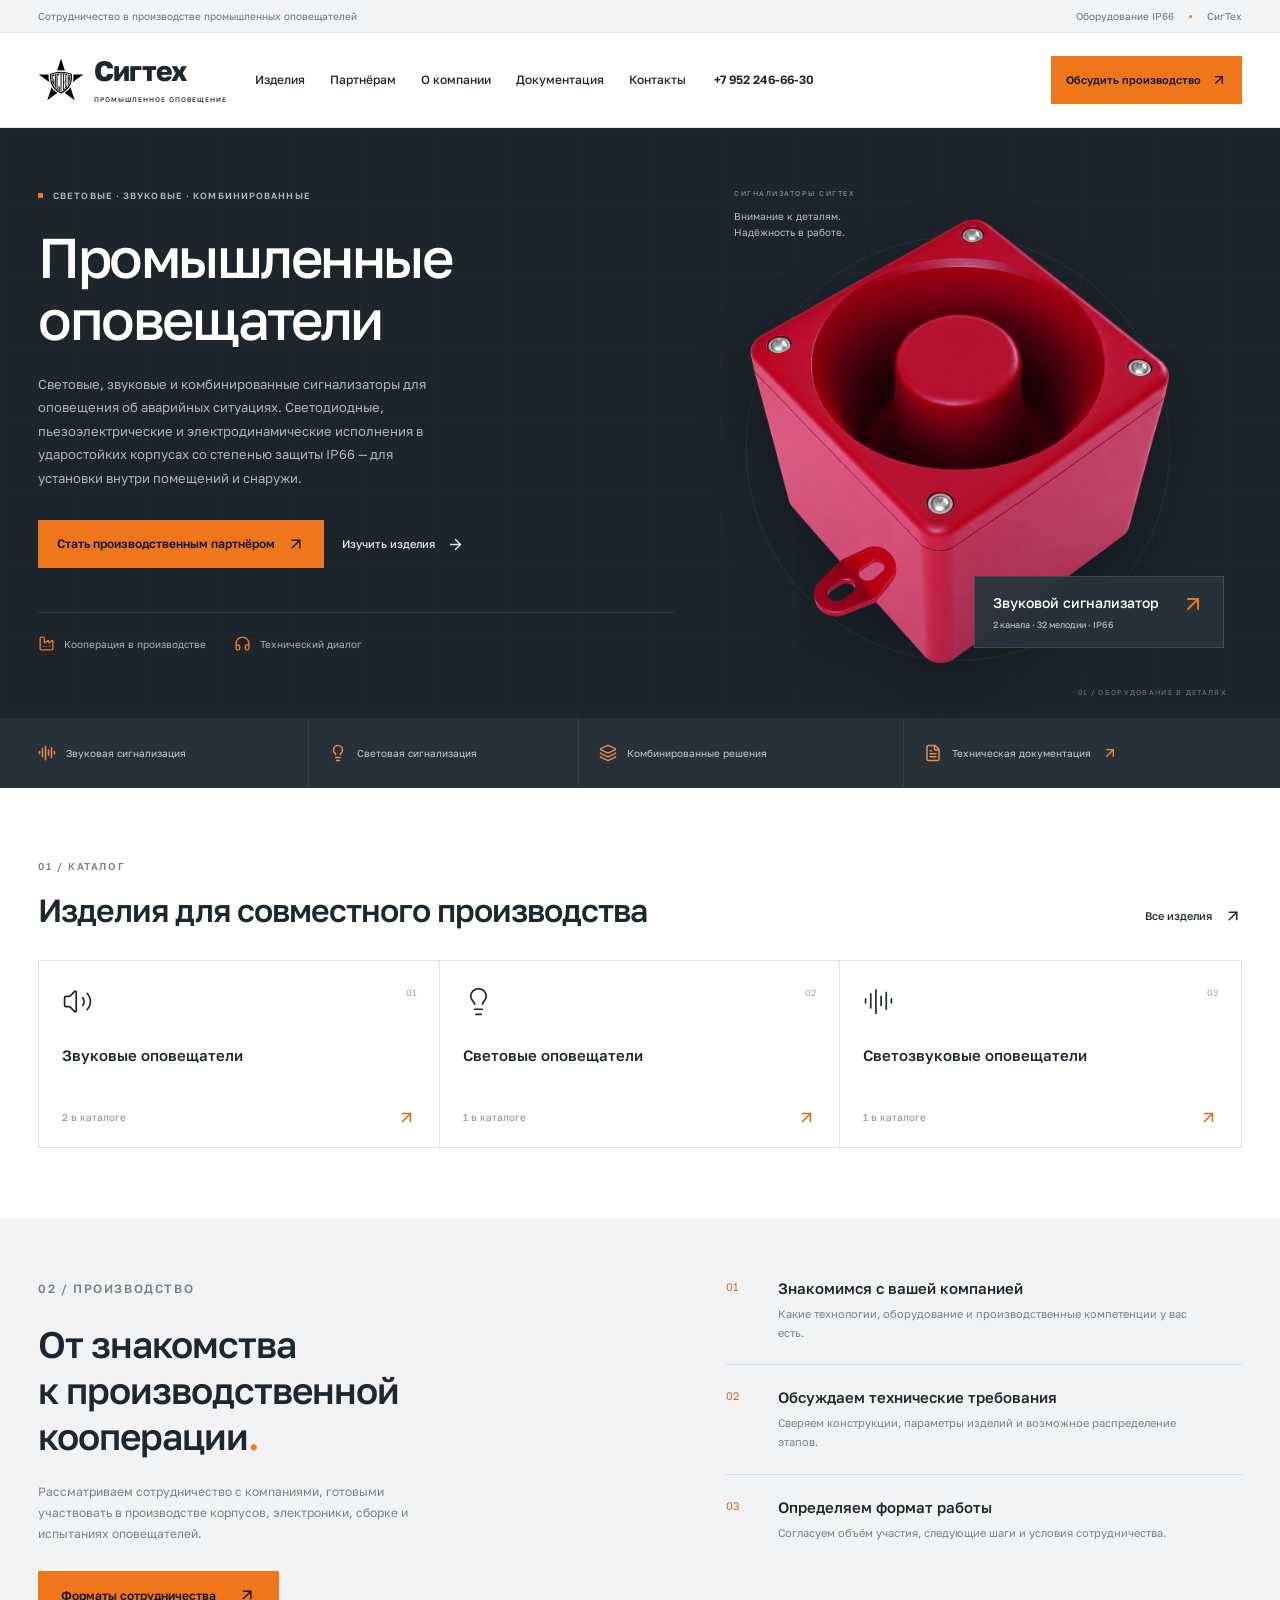
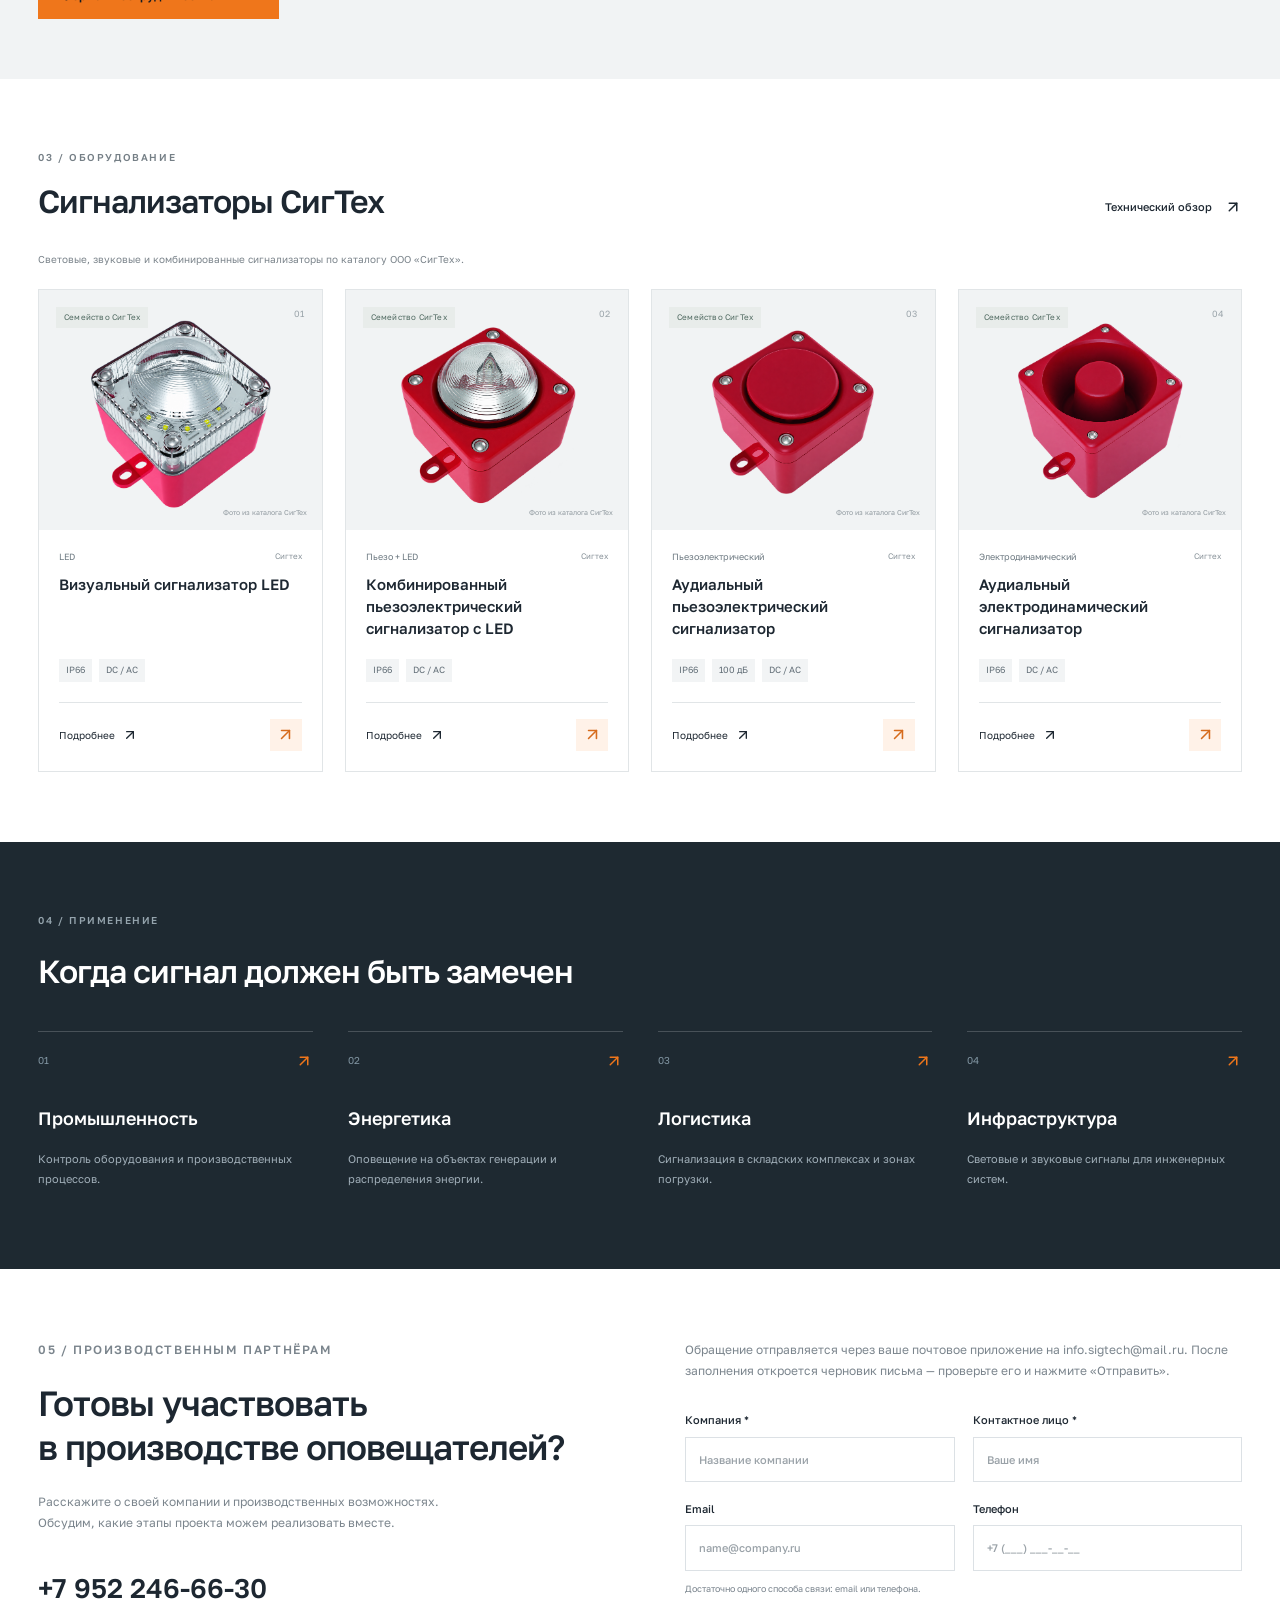
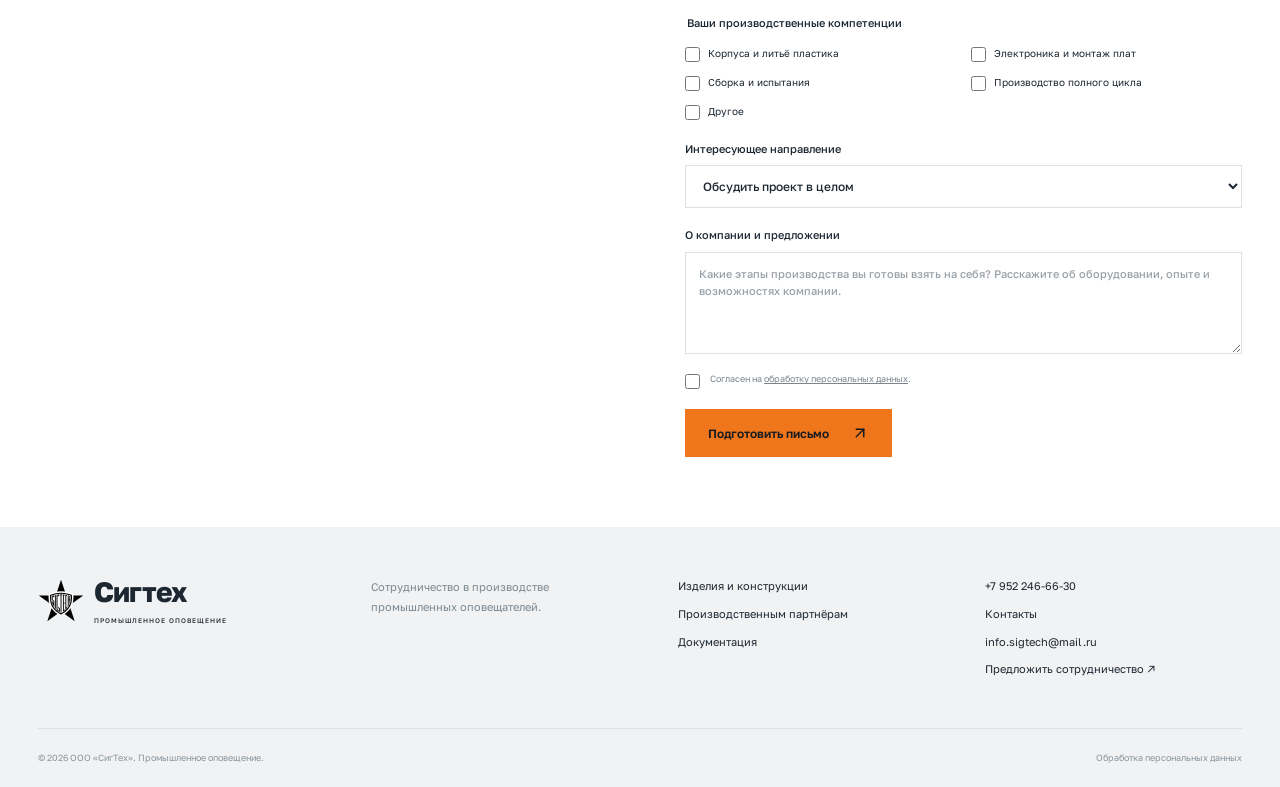
==== index.html @ 2d6f42a8 "Publish SigTech demonstration website" ====
<!doctype html><html lang="ru"><head><meta charset="utf-8"><meta name="viewport" content="width=device-width,initial-scale=1"><meta name="description" content="Промышленные световые, звуковые и комбинированные оповещатели СигТех. Каталог и производственное сотрудничество."><title>Сигтех — промышленные оповещатели</title><link rel="stylesheet" href="./style.css"></head><body><div id="root"></div><script src="./app.js" defer></script></body></html>
---- style.css ----
@import url('https://fonts.googleapis.com/css2?family=Golos+Text:wght@400;450;500;550;600;650;700;750;800&display=swap');
:root{--ink:#1d2731;--orange:#ef761b;--muted:#727a80;--line:#e1e5e7;--pale:#f3f5f6}*{box-sizing:border-box}body{margin:0;font-family:'Golos Text',Arial,sans-serif;color:var(--ink);font-size:14px;line-height:1.6;background:#fff}a{color:inherit;text-decoration:none}button,input,select,textarea{font:inherit}button,a,input,textarea,select{-webkit-tap-highlight-color:transparent}button{cursor:pointer}button:disabled{opacity:.4;cursor:not-allowed}button{color:inherit}button:focus-visible,a:focus-visible,input:focus-visible,select:focus-visible,textarea:focus-visible{outline:3px solid #ef761b;outline-offset:4px}img{max-width:100%}h1,h2,h3,p{margin-top:0}h1{font-size:44px;line-height:1.16;font-weight:600;letter-spacing:-1.7px;margin-bottom:25px}h2{font-size:32px;line-height:1.25;font-weight:550;letter-spacing:-1px;margin-bottom:22px}h3{font-size:17px;line-height:1.4;font-weight:550}p{line-height:1.75}h2>span{color:var(--orange)}.wrap{max-width:1320px;padding:0 38px;margin:auto}.topbar{background:#f3f4f5;font-size:10px;color:#697178;border-bottom:1px solid var(--line)}.topbar .wrap{display:flex;justify-content:space-between;padding-top:8px;padding-bottom:8px}.topbar span:last-child{display:flex;gap:15px;align-items:center}.topbar i{width:3px;height:3px;background:var(--orange);border-radius:50%}header{background:white;position:relative;z-index:20;border-bottom:1px solid var(--line)}.header-inner{display:flex;gap:28px;height:94px;align-items:center;justify-content:space-between}.brand{display:flex;align-items:center;gap:10px;flex-shrink:0}.brand>span:last-child{font-size:28px;font-weight:750;letter-spacing:-1.1px;line-height:1.1}.brand small{display:block;font-size:6.6px;letter-spacing:1px;font-weight:500;margin-top:9px}.brand-icon{height:37px;width:36px;display:flex;gap:4px;align-items:center;transform:skew(-15deg)}.brand-icon i{width:7px;background:var(--orange);display:block}.brand-icon i:nth-child(1){height:17px}.brand-icon i:nth-child(2){height:33px}.brand-icon i:nth-child(3){height:24px}nav{display:flex;gap:25px;align-items:center}nav a{font-size:12px;font-weight:500;white-space:nowrap}nav a:hover,nav a.active{color:#c95b0b}.header-phone{font-size:12px;font-weight:600;white-space:nowrap}.btn{display:inline-flex;gap:22px;justify-content:center;align-items:center;min-height:48px;background:var(--orange);border:1px solid var(--orange);color:#141b22;padding:12px 22px;font-size:12px;font-weight:600;transition:background .2s;white-space:nowrap}.btn:hover{background:#ff8c33}.quote-btn{min-height:42px;padding:10px 15px;gap:12px}.quote-btn span{border-left:1px solid #9b4a1240;padding-left:12px;min-width:20px}.icon-btn{border:0;background:transparent;display:inline-flex;align-items:center;justify-content:center;min-width:40px;min-height:40px}.menu-toggle{display:none}.hero{background:#1c252c;color:white;position:relative;overflow:hidden}.hero-grid{position:absolute;inset:0;pointer-events:none;background-image:linear-gradient(#ffffff03 1px,transparent 1px),linear-gradient(90deg,#ffffff03 1px,transparent 1px);background-size:72px 72px}.hero-content{display:grid;grid-template-columns:1.12fr 1fr;min-height:590px}.hero-copy{padding:60px 0 0;position:relative;z-index:2}.eyebrow{font-size:10px;font-weight:550;letter-spacing:1.6px;color:#757f86;margin-bottom:22px;display:flex;align-items:center;gap:10px}.hero .eyebrow{color:#b2bbc1;font-size:9px}.eyebrow>span{height:5px;width:5px;background:var(--orange)}.hero h1{font-size:60px;line-height:1.08;letter-spacing:-2.5px;font-weight:500;margin-bottom:23px}.hero h1 em{font-style:normal;color:var(--orange)}.hero-desc{font-size:13px;line-height:1.8;max-width:390px;color:#aeb7bd;margin-bottom:30px}.hero-actions{display:flex;align-items:center;gap:28px;flex-wrap:wrap}.text-link{font-size:11px;font-weight:500;display:inline-flex;align-items:center;gap:12px;color:#e5e9ec;white-space:nowrap}.text-link:hover{color:var(--orange)}.text-link.dark{color:var(--ink)}.hero-foot{border-top:1px solid #ffffff18;display:flex;gap:28px;margin-top:44px;padding-top:22px;font-size:10px;color:#aab4bb}.hero-foot span{display:flex;align-items:center;gap:9px}.hero-foot svg{color:var(--orange)}.hero-art{position:relative;display:flex;align-items:center;justify-content:center;min-width:0}.hero-art>img{width:91%;image-rendering:auto;position:relative;z-index:1;transform:rotate(-6deg);filter:drop-shadow(20px 30px 20px #0008);margin-top:30px}.orbit{position:absolute;border:1px solid #ffffff10;border-radius:50%;width:425px;height:425px;left:50%;top:50%;transform:translate(-50%,-44%)}.o2{width:305px;height:305px;border-style:dashed}.art-cross{position:absolute;right:3px;top:48px;color:#65717a;font-size:20px}.art-caption{position:absolute;top:45px;left:50px;font-size:10px;z-index:2}.art-caption>span{display:block;color:#84929c;font-size:7px;letter-spacing:1.5px;margin-bottom:9px}.art-caption strong{font-weight:400;color:#b1bcc3;line-height:1.6}.art-link{display:flex;position:absolute;bottom:73px;right:0;background:#28343eaa;backdrop-filter:blur(10px);border:1px solid #ffffff20;padding:15px 18px;width:235px;justify-content:space-between;z-index:3}.art-link span{font-size:17px;font-weight:500}.art-link small{display:block;font-size:9px;color:#acb7bd;margin-top:3px}.art-link svg{color:var(--orange)}.art-coordinate{position:absolute;bottom:24px;right:0;font-size:7px;letter-spacing:1.3px;color:#6e7d87}.service-strip{background:#26313a;color:#c4cdd2}.service-strip .wrap{display:grid;grid-template-columns:1fr 1fr 1.2fr 1.25fr}.service-strip span,.service-strip a{display:flex;gap:10px;align-items:center;font-size:10px;padding:23px 20px;border-right:1px solid #ffffff10}.service-strip span:first-child{padding-left:0}.service-strip svg{width:18px;color:#f08b41}.service-strip a{border-right:0}.section{padding-top:70px;padding-bottom:70px}.section-head{display:flex;justify-content:space-between;gap:25px;align-items:flex-end;margin-bottom:30px}.section-head h2,.section-head h1{margin-bottom:0}.section-head .text-link{padding-bottom:5px}.section-head .eyebrow{margin-bottom:14px}.category-grid{display:grid;grid-template-columns:repeat(5,minmax(0,1fr));border:1px solid var(--line)}.category-card{padding:25px 23px 20px;border-right:1px solid var(--line);background:#fff;transition:background .2s}.category-card:last-child{border-right:0}.category-card:hover{background:var(--pale)}.category-top{display:flex;justify-content:space-between;align-items:flex-start;margin-bottom:28px}.category-top svg{width:31px;height:31px}.category-top span{font-size:9px;color:#9ca3a9}.category-card h3{font-size:15px;line-height:1.4;min-height:43px;margin-bottom:20px}.category-bottom{display:flex;align-items:center;justify-content:space-between}.category-bottom small{color:#858d94;font-size:10px}.category-bottom svg{color:#d46a20}.manufacture{background:#f1f3f4}.manufacture-inner{padding-top:60px;padding-bottom:60px;display:grid;grid-template-columns:1.1fr 1fr;gap:120px}.manufacture h2{font-size:37px}.manufacture p{font-size:12px;color:#75818a;max-width:410px}.manufacture .btn{margin-top:15px}.process>div{padding:0 0 22px 52px;position:relative;border-bottom:1px solid #d9dfe3;margin-bottom:22px}.process>div:last-child{margin-bottom:0;border:0;padding-bottom:0}.process span{position:absolute;left:0;top:0;color:#d86616;font-size:11px}.process h3{margin-bottom:5px;font-size:15px}.process p{margin:0;font-size:11px}.demo-note{font-size:10px;line-height:1.6;color:#7c858c;max-width:760px;margin-bottom:22px}.product-grid{display:grid;grid-template-columns:repeat(3,minmax(0,1fr));gap:22px}.product-card{min-width:0;border:1px solid var(--line);background:white}.product-visual{background:#f1f3f4;height:240px;position:relative;display:flex;justify-content:center;align-items:center;overflow:hidden}.product-visual>img{height:175px;width:auto;max-width:70%;object-fit:contain;transition:transform .25s}.product-visual:hover>img{transform:scale(1.06)}.visual-1>img{filter:saturate(.15)}.visual-2>img{transform:rotate(8deg)}.visual-2:hover>img{transform:rotate(8deg) scale(1.06)}.badge{position:absolute;left:17px;top:17px;padding:4px 8px;font-size:8px;letter-spacing:.2px;background:white;z-index:2}.badge.own{background:#e8ecea;color:#4f6960}.visual-no{position:absolute;top:17px;right:18px;color:#9ba4aa;font-size:9px}.demo-tag{position:absolute;right:15px;bottom:12px;color:#90999f;font-size:8px}.product-info{padding:22px}.micro{font-size:10px;letter-spacing:.6px;display:flex;justify-content:space-between;color:#6f7b83;margin-bottom:10px}.micro span{font-size:8px;letter-spacing:0;color:#889299}.product-info h3{font-size:17px;line-height:1.45;min-height:48px;margin-bottom:20px}.spec-line{display:flex;gap:7px;flex-wrap:wrap;margin-bottom:20px}.spec-line span{background:#f2f4f5;font-size:9px;padding:4px 7px;color:#626e77}.card-bottom{display:flex;justify-content:space-between;align-items:center;border-top:1px solid var(--line);padding-top:16px}.card-bottom>a:first-child{display:flex;gap:7px;align-items:center;font-size:10px}.add-small{height:32px;width:32px;background:#fff2e8;display:flex;align-items:center;justify-content:center;color:#d66b1c}.industries{background:#1e2931;color:#fff}.industries .eyebrow{color:#95a4ad}.industry-grid{display:grid;grid-template-columns:repeat(4,minmax(0,1fr));gap:35px;margin-top:40px}.industry-grid>div{border-top:1px solid #ffffff30;padding-top:20px}.industry-grid>div>span{display:flex;justify-content:space-between;color:#8296a3;font-size:10px;margin-bottom:36px}.industry-grid svg{color:var(--orange)}.industry-grid h3{font-size:18px}.industry-grid p{font-size:11px;color:#a1afb9}.contact-split{display:grid;grid-template-columns:1fr 1fr;gap:90px}.contact-split h2{font-size:35px}.contact-split p{font-size:12px;color:#7b858d}.big-phone{font-size:27px;display:block;margin-top:34px;font-weight:550}.big-email{display:block;margin-top:15px}.contact-details{border-top:1px solid var(--line);padding-top:30px;margin-top:35px}.request-form{display:flex;flex-direction:column;gap:18px}.form-grid{display:grid;grid-template-columns:1fr 1fr;gap:18px}label{display:flex;flex-direction:column;gap:8px;font-size:11px;font-weight:500;min-width:0}input,textarea,select{border:1px solid #dce1e5;border-radius:0;background:white;padding:12px 13px;width:100%;min-width:0;color:var(--ink);font-size:12px;outline-offset:2px}textarea{resize:vertical}input::placeholder,textarea::placeholder{color:#9aa2a8;font-size:11px}input[type=checkbox]{width:15px;height:15px;accent-color:var(--orange);flex-shrink:0;margin:2px 0}input[type=range]{padding:0;accent-color:var(--orange)}.request-form>.btn{align-self:flex-start;min-width:200px}.consent{flex-direction:row;font-weight:400;color:#7c858c;font-size:9px;line-height:1.6;align-items:flex-start;gap:10px}.consent a{text-decoration:underline}.honeypot{position:absolute;width:1px;height:1px;overflow:hidden;left:-9999px}.muted{color:#7b858e;font-size:11px}.request-form>small{margin-top:-7px;font-size:9px}.form-error{font-size:12px!important;color:#a72f29!important;background:#fff0ed;padding:12px;border:1px solid #efc8c0}.upload-label{border:1px dashed #c8d1d7;padding:15px}.upload-label input{border:0;padding:4px 0;font-size:10px}.upload-label small{color:#7b858c;font-size:9px}.form-box{padding:30px;background:var(--pale);border:1px solid var(--line)}.form-box h2{font-size:22px}.inner{min-height:65vh}.breadcrumbs{font-size:10px;color:#8c969c;display:flex;align-items:center;gap:10px;margin-bottom:40px}.breadcrumbs a{color:#596772}.intro{font-size:14px;color:#6f7b84;max-width:760px;margin-bottom:35px}.catalog-search{display:flex;align-items:center;gap:15px;padding:9px 10px 9px 18px;background:#f2f4f6;border:1px solid var(--line);margin-bottom:30px}.catalog-search input{border:0;background:transparent;padding:8px 0;font-size:13px;flex:1}.catalog-search svg{flex-shrink:0}.catalog-search .btn{min-height:41px}.catalog-layout{display:grid;grid-template-columns:225px minmax(0,1fr);gap:36px}.filter-panel{border:1px solid var(--line);padding:20px;align-self:start}.filter-title{display:flex;align-items:center;justify-content:space-between;margin-bottom:25px}.filter-title h3{font-size:16px;margin:0}.link{color:#b65611;font-size:11px;background:none;border:0;padding:0}.filter-panel label{margin-bottom:20px}.filter-panel select{font-size:10px;padding:10px 6px}.filter-panel fieldset{border:0;padding:0;margin:0 0 20px}.filter-panel legend{font-size:11px;font-weight:500;margin-bottom:14px}.filter-panel .check-label{display:flex;flex-direction:row;gap:9px;align-items:center;font-size:10px;font-weight:400;margin-bottom:10px}.results-bar{display:flex;justify-content:space-between;align-items:center;margin-bottom:18px;font-size:11px;gap:12px}.sort-label{display:flex;flex-direction:row;align-items:center;gap:8px;font-size:10px}.sort-label select{font-size:10px;border:0;background:var(--pale);padding:10px}.catalog-products{gap:16px}.catalog-products .product-visual{height:185px}.catalog-products .product-visual img{height:135px}.catalog-products .product-info{padding:17px}.catalog-products .product-info h3{font-size:14px;min-height:42px}.catalog-products .micro{font-size:9px}.catalog-products .micro span{display:none}.filter-chip{display:inline-flex;align-items:center;gap:10px;border:0;padding:7px 10px;background:#fff0e4;color:#a95417;font-size:10px;margin-bottom:17px}.filter-toggle,.mobile-only{display:none}.empty{text-align:center;padding:65px 20px;display:flex;flex-direction:column;align-items:center;gap:10px}.empty>svg{color:#b1bcc5;margin-bottom:15px}.empty h2{font-size:25px}.empty p{color:#7f8a91;font-size:12px}.empty .btn{margin-top:15px}.pagination{display:flex;justify-content:center;gap:8px;margin-top:30px}.pagination button{border:1px solid var(--line);background:white;min-width:38px;min-height:38px}.selected{border-color:var(--orange)!important;background:#fff3e9!important}.product-detail{display:grid;grid-template-columns:1fr 1fr;gap:65px}.detail-photo{position:relative;background:var(--pale);min-height:450px;display:flex;flex-direction:column;align-items:center;justify-content:center}.detail-photo button{width:100%;height:90%;background:none;border:0;cursor:zoom-in}.detail-photo img{height:290px;max-width:80%;object-fit:contain}.photo-label{position:absolute;bottom:20px;left:20px;right:20px;font-size:9px;color:#8a959d;display:flex;justify-content:space-between}.detail-copy h1{font-size:35px}.detail-copy .eyebrow{margin-bottom:14px;font-size:9px}.detail-specs{display:flex;gap:35px;border-top:1px solid var(--line);border-bottom:1px solid var(--line);padding:20px 0;margin:25px 0}.detail-specs span{font-size:9px;color:#7b858c}.detail-specs strong{font-size:20px;display:block;color:var(--ink);font-weight:500}.detail-copy h3{font-size:14px}.input-title{font-size:10px;color:#7c878f;margin:20px 0 10px}.options{display:flex;gap:8px;flex-wrap:wrap}.options button{border:1px solid var(--line);background:white;padding:9px 13px;display:flex;align-items:center;gap:6px;font-size:11px;min-height:40px}.options button:disabled{text-decoration:line-through}.color-dot{width:10px;height:10px;border-radius:50%}.sku{background:var(--pale);padding:13px 15px;display:flex;justify-content:space-between;font-size:10px;color:#75818a;margin-top:25px;gap:10px}.sku code{color:var(--ink);font-size:11px;overflow-wrap:anywhere}.detail-add{display:flex;gap:15px;margin:20px 0 12px}.quantity{display:flex;border:1px solid var(--line);align-items:center;max-width:130px;background:white;flex-shrink:0;height:47px}.quantity button{border:0;background:none;display:flex;align-items:center;justify-content:center;min-width:33px;height:44px}.quantity input{border:0;text-align:center;padding:0;width:48px;-moz-appearance:textfield;font-size:12px}.quantity input::-webkit-inner-spin-button{appearance:none}.tabs{display:flex;gap:35px;border-bottom:1px solid var(--line);margin-top:55px;overflow:auto}.tabs button{border:0;border-bottom:2px solid transparent;background:none;padding:16px 0;font-size:12px;white-space:nowrap}.tabs button.active{border-bottom-color:var(--orange)}.tab-content{padding:32px 0 40px;max-width:850px;min-height:240px}.tab-content h2{font-size:24px}.tab-content p{font-size:13px;color:#6b7882}.table-scroll{overflow:auto}table{border-collapse:collapse;width:100%;font-size:12px}th,td{border-bottom:1px solid var(--line);text-align:left;padding:13px 15px}th{font-weight:400;color:#74818a;background:var(--pale);width:50%}.document-group{margin:35px 0}.document-group h2{font-size:23px}.document-row{display:flex;align-items:center;gap:18px;border:1px solid var(--line);padding:20px;margin-top:-1px;font-size:12px}.document-row>svg:first-child{color:#dc7428}.document-row>svg:last-child{margin-left:auto}.document-row small{display:block;color:#85919a;font-size:10px;margin-top:5px}.notice{font-size:11px;padding:14px 30px;background:#fff4e8;color:#805320}.notice.inline{padding:22px;margin-top:40px;border-left:2px solid var(--orange)}.heading-count{font-size:16px;background:var(--pale);display:inline-flex;width:34px;height:34px;align-items:center;justify-content:center;margin-left:20px;vertical-align:middle;letter-spacing:0}.quote-layout{display:grid;grid-template-columns:minmax(0,1.25fr) minmax(0,1fr);gap:40px}.quote-table-head{display:flex;justify-content:space-between;border-bottom:1px solid var(--line);padding:15px 0;font-size:10px;color:#7e8b95}.quote-row{display:flex;align-items:center;gap:15px;padding:22px 0;border-bottom:1px solid var(--line);margin-bottom:18px}.quote-row img{width:60px;height:65px;object-fit:contain}.quote-row>div:nth-child(2){flex:1;min-width:0}.quote-row h3{font-size:12px;margin-bottom:5px}.quote-row code{font-size:9px;overflow-wrap:anywhere}.quote-row p{font-size:9px;color:#85919b;margin:4px 0 0}.quote-row .quantity{height:37px;max-width:100px}.quote-row .quantity button{min-width:28px;height:35px}.quote-row .quantity input{width:38px}.quote-row>.icon-btn{min-width:25px}.quote-note{display:flex;gap:15px;margin-top:40px;padding:18px;background:var(--pale);color:#8c969d}.quote-note p{font-size:10px;margin:0}.quote-note svg{flex-shrink:0}.about-grid{display:grid;grid-template-columns:1.1fr 1fr;gap:90px;margin-top:40px}.about-grid h2{font-size:24px;margin-top:30px}.about-grid p{font-size:13px;color:#72808b}.about-art{background:var(--pale);padding:50px;display:flex;flex-direction:column;align-items:center}.about-art img{max-height:300px}.about-art small{font-size:10px;color:#919ba1;margin-top:35px}.legal{max-width:800px}.legal h2{font-size:24px;margin-top:35px}.legal p{color:#72808a}.success{max-width:650px;text-align:center;margin:20px auto 50px}.success>svg{color:#6a9273;margin-bottom:25px}.success .eyebrow{justify-content:center}.success strong{font-size:24px;letter-spacing:1px;display:block;margin-bottom:25px}.success p{color:#7e8b95}.success .btn{margin-top:20px}.admin-form{max-width:800px;display:flex;flex-direction:column;gap:22px;margin-top:30px}.admin-form h3{margin:10px 0 0}.admin-image{width:90px}.admin-product{display:flex;justify-content:space-between;align-items:center;width:100%;padding:22px;border:1px solid var(--line);background:white;margin-top:-1px;text-align:left;gap:20px}.admin-product small{display:block;font-size:10px;color:#7c8991;margin-top:7px}.admin-product>span:last-child{display:flex;align-items:center;gap:20px;font-size:11px}.admin-quote{border:1px solid var(--line);padding:22px;margin-bottom:15px}.admin-quote summary{display:flex;justify-content:space-between;gap:20px;cursor:pointer;font-size:12px}.admin-quote p{font-size:12px}.admin-quote .hero-actions{margin-top:25px}.variant-row{display:flex;gap:15px;align-items:flex-end}.variant-row label{flex:1}.secondary{border:1px solid var(--line);background:white}.lightbox{position:fixed;inset:0;background:#17212bea;backdrop-filter:blur(8px);z-index:100;display:flex;align-items:center;justify-content:center}.lightbox>button{position:absolute;top:25px;right:25px;background:#fff;color:#1d2731}.lightbox>img{width:500px;max-width:80vw;max-height:80vh;object-fit:contain;image-rendering:auto}.toast{position:fixed;bottom:25px;left:50%;transform:translateX(-50%);background:white;color:var(--ink);box-shadow:0 8px 40px #0002;display:flex;align-items:center;gap:12px;padding:18px 20px;border:1px solid var(--line);font-size:11px;z-index:90;max-width:95vw}.toast>svg{color:#6e9278;flex-shrink:0}.toast a{white-space:nowrap;color:#b65511}.toast button{border:0;background:none;display:flex}footer{background:#f0f2f3}.footer-top{display:grid;grid-template-columns:1.1fr 1fr 1fr 1fr;gap:50px;padding:50px 0}.footer-top .brand{align-self:start}.footer-top p{font-size:11px;color:#7b8790}.footer-top>div{display:flex;flex-direction:column;gap:10px;font-size:11px}.footer-bottom{display:flex;justify-content:space-between;gap:20px;border-top:1px solid #dce1e4;padding:22px 0;color:#8a959d;font-size:9px}
@media(min-width:1441px){.hero-content{min-height:650px}.hero-copy{padding-top:75px}.hero h1{font-size:68px}}
@media(max-width:1200px){.wrap{padding-left:28px;padding-right:28px}.header-inner{gap:20px}nav{gap:18px}.header-phone{display:none}.hero h1{font-size:54px}.hero-actions{gap:20px}.hero .text-link{font-size:10px}.manufacture-inner{gap:60px}.product-grid{gap:18px}.service-strip span,.service-strip a{font-size:9px;padding:20px 12px}.contact-split{gap:55px}.catalog-layout{gap:24px;grid-template-columns:210px minmax(0,1fr)}.catalog-products{grid-template-columns:repeat(2,minmax(0,1fr))}.detail-copy h1{font-size:30px}.product-detail{gap:40px}.footer-top{gap:30px}.quote-layout{grid-template-columns:1fr 1fr;gap:25px}.form-box{padding:23px}}
@media(max-width:950px){nav{gap:13px}nav a{font-size:10px}.brand>span:last-child{font-size:24px}.brand small{font-size:5.8px}.header-inner{gap:15px}.quote-btn{font-size:10px;padding:9px 12px}.hero-content{min-height:550px}.hero h1{font-size:48px}.hero-copy{padding-top:52px}.hero-foot{gap:15px;font-size:8px}.hero-art>img{width:110%;max-width:110%}.orbit{width:340px;height:340px}.o2{width:230px;height:230px}.art-caption{left:20px}.hero-actions{gap:18px}.hero-actions>.btn{font-size:11px;padding:12px 16px}.art-link{bottom:70px;width:190px}.service-strip span,.service-strip a{font-size:8px}.category-card{padding:22px 15px}.category-card h3{font-size:12px}.manufacture h2{font-size:31px}.industry-grid{gap:25px}.industry-grid h3{font-size:16px}.contact-split h2{font-size:29px}.contact-split{gap:40px}.form-grid{gap:14px}.product-detail{gap:30px}.detail-photo{min-height:390px}.detail-specs{gap:20px}.quote-layout{grid-template-columns:1fr}.quote-layout .form-box{max-width:680px}.about-grid{gap:40px}.footer-top{grid-template-columns:1fr 1fr;gap:35px}}
@media(max-width:760px){.wrap{padding-left:20px;padding-right:20px}.topbar .wrap{font-size:8px;justify-content:center}.topbar span:last-child{display:none}.header-inner{height:76px;gap:12px}.brand>span:last-child{font-size:25px}.brand small{font-size:5.5px;letter-spacing:.7px}.brand-icon{width:27px;gap:3px;height:30px}.brand-icon i{width:6px}.brand-icon i:nth-child(2){height:29px}.brand-icon i:nth-child(3){height:21px}.quote-btn{margin-left:auto;font-size:9px;min-height:36px;padding:8px 10px;gap:8px}.quote-btn span{padding-left:8px;min-width:14px}.menu-toggle{display:flex;min-width:28px;padding:0}.menu-toggle svg{width:22px}nav{display:none}nav.open{position:absolute;top:76px;left:0;right:0;display:flex;flex-direction:column;align-items:stretch;background:white;padding:20px;box-shadow:0 15px 20px #0001;gap:0}nav.open a{font-size:14px;padding:13px;border-bottom:1px solid var(--line)}.hero-content{grid-template-columns:1fr;min-height:0}.hero-copy{padding-top:40px}.hero .eyebrow{font-size:8px;letter-spacing:1px}.hero h1{font-size:49px;letter-spacing:-2px;line-height:1.08}.hero-desc{font-size:12px;max-width:390px}.hero-actions{gap:23px}.hero-actions>.btn{font-size:11px;gap:20px}.hero .text-link{font-size:10px}.hero-foot{font-size:9px;gap:22px;margin-top:30px;padding-top:18px}.hero-art{height:360px;margin:10px 0 20px}.hero-art>img{height:310px;width:310px;max-width:88%;object-fit:contain;transform:rotate(-6deg);margin-top:5px}.orbit{width:310px;height:310px}.o2{width:220px;height:220px}.art-caption{top:15px;left:0}.art-caption strong{font-size:9px}.art-caption>span{font-size:6px}.art-link{right:0;bottom:25px;width:180px;padding:12px}.art-link span{font-size:14px}.art-coordinate{bottom:0;font-size:6px}.art-cross{top:20px}.service-strip .wrap{grid-template-columns:1fr 1fr}.service-strip span,.service-strip a{font-size:9px;padding:17px 8px;border-bottom:1px solid #ffffff10}.service-strip span:first-child{padding-left:8px}.service-strip svg{width:16px}.service-strip span:nth-child(2){border-right:0}.section{padding-top:44px;padding-bottom:44px}.section-head{align-items:flex-start;gap:18px;flex-wrap:wrap;margin-bottom:25px}.section-head .text-link{font-size:10px}h1{font-size:34px;letter-spacing:-1px}h2{font-size:26px;letter-spacing:-.7px}.eyebrow{font-size:8px;letter-spacing:1.3px;margin-bottom:16px}.category-grid{grid-template-columns:1fr 1fr}.category-card{border-bottom:1px solid var(--line);padding:23px 20px}.category-card:nth-child(2n){border-right:0}.category-card:last-child{grid-column:1/3;border-bottom:0;display:grid;grid-template-columns:40px 1fr 1fr;gap:15px;align-items:center}.category-card:last-child .category-top{margin:0}.category-card:last-child .category-top span{display:none}.category-card:last-child h3{margin:0;min-height:0}.category-card:last-child .category-bottom{gap:15px;justify-self:end}.category-card h3{font-size:14px;min-height:40px}.category-top{margin-bottom:20px}.category-top svg{width:28px;height:28px}.category-bottom small{font-size:9px}.manufacture-inner{grid-template-columns:1fr;padding-top:44px;padding-bottom:44px;gap:38px}.manufacture h2{font-size:30px}.process>div{padding-left:42px}.product-grid{grid-template-columns:1fr;gap:22px}.product-visual{height:240px}.product-visual img{height:180px}.product-info{padding:22px}.product-info h3{min-height:0;font-size:18px}.industry-grid{grid-template-columns:1fr 1fr;gap:28px 25px}.industry-grid>div>span{margin-bottom:22px}.industry-grid h3{font-size:16px}.industry-grid p{font-size:10px}.contact-split{grid-template-columns:1fr;gap:35px}.contact-split h2{font-size:29px}.big-phone{font-size:27px;margin-top:25px}.form-box{padding:22px 18px}.form-grid{gap:16px 12px}.form-grid input{padding:11px 10px;font-size:11px}.form-grid input::placeholder{font-size:10px}.request-form{gap:17px}.request-form>.btn{width:100%}.breadcrumbs{margin-bottom:28px;font-size:9px}.catalog-search{gap:10px;padding:8px 8px 8px 12px}.catalog-search>svg{width:18px}.catalog-search input{font-size:11px}.catalog-search .btn{padding:9px 12px;gap:7px;font-size:10px}.catalog-search .btn svg{display:none}.catalog-layout{grid-template-columns:1fr}.filter-panel{display:none}.filter-panel.shown{display:block;position:fixed;inset:0 0 0 auto;width:min(340px,100%);z-index:60;overflow-y:auto;background:white;box-shadow:-20px 0 50px #0003;padding:26px}.filter-panel.shown .mobile-only{display:flex}.filter-toggle{display:flex;gap:6px;align-items:center;background:white;border:1px solid var(--line);padding:10px;font-size:10px}.sort-label{font-size:0;gap:0}.sort-label select{font-size:9px;max-width:140px;padding:10px 7px}.results-bar{gap:8px}.results-bar>span{font-size:10px}.catalog-products{gap:10px;grid-template-columns:repeat(2,minmax(0,1fr))}.catalog-products .product-visual{height:158px}.catalog-products .product-visual img{height:115px}.catalog-products .product-info{padding:13px}.catalog-products .product-info h3{font-size:12px;min-height:50px;margin-bottom:13px}.catalog-products .badge{font-size:6px;left:10px;top:10px;padding:3px 5px}.catalog-products .visual-no{display:none}.catalog-products .demo-tag{font-size:6px;right:8px;bottom:8px}.catalog-products .spec-line{gap:4px;margin-bottom:14px}.catalog-products .spec-line span{font-size:7px;padding:3px 4px}.catalog-products .micro{font-size:8px}.catalog-products .card-bottom{padding-top:12px}.catalog-products .card-bottom>a:first-child{font-size:8px;gap:2px}.catalog-products .add-small{width:27px;height:27px}.product-detail{grid-template-columns:1fr;gap:30px}.detail-photo{min-height:330px}.detail-photo img{height:235px}.detail-copy h1{font-size:31px}.detail-copy .eyebrow{font-size:9px}.detail-add>.btn{flex:1}.detail-specs{gap:30px}.tabs{margin-top:35px;gap:25px}.tabs button{font-size:11px}.tab-content h2{font-size:23px}.tab-content p{font-size:12px}.document-row{padding:17px 13px;gap:12px;font-size:11px}.document-group h2{font-size:21px}.intro{font-size:12px;margin-bottom:25px}.quote-row{flex-wrap:wrap;gap:10px}.quote-row>div:nth-child(2){flex-basis:calc(100% - 80px)}.quote-row .quantity{margin-left:70px}.quote-row>.icon-btn{margin-left:auto}.quote-note{margin-top:25px}.quote-layout{gap:30px}.quote-table-head{font-size:9px}.about-grid{grid-template-columns:1fr;gap:35px}.about-art{padding:35px}.legal p{font-size:12px}.legal h2{font-size:23px}.success strong{font-size:17px}.success h1{font-size:32px}.success p{font-size:12px}.footer-top{grid-template-columns:1fr 1fr;padding:35px 0;gap:30px 20px}.footer-top p{font-size:10px}.footer-top>div{font-size:10px}.footer-bottom{flex-direction:column;gap:10px;padding:20px 0;font-size:8px}.toast{font-size:10px;padding:14px;gap:8px;width:calc(100% - 28px);bottom:15px;flex-wrap:wrap}.toast a{margin-left:26px}.toast button{margin-left:auto}.variant-row{flex-wrap:wrap}.variant-row label{min-width:80px}.admin-product{padding:16px;gap:15px}.admin-product b{font-size:11px}.admin-product>span:last-child{font-size:9px}.admin-quote summary{flex-direction:column;gap:6px}.heading-count{font-size:13px;height:28px;width:28px;margin-left:10px}}
@media(prefers-reduced-motion:reduce){*{transition:none!important;scroll-behavior:auto!important}}
/* Confirmed catalogue assets and family enquiries */
.brand-logo{width:46px;height:46px;object-fit:contain;flex-shrink:0}.category-grid{grid-template-columns:repeat(3,minmax(0,1fr))}.home-products{grid-template-columns:repeat(4,minmax(0,1fr))}.home-products .product-info{padding:20px}.home-products .product-info h3{font-size:15px;min-height:65px}.product-visual>img{mix-blend-mode:multiply;height:205px;max-width:90%}.visual-1>img{filter:none}.visual-2>img,.visual-2:hover>img{transform:none}.hero-art:before{content:'';position:absolute;inset:42px 0 44px 38px;background:#eef1f2}.hero-art>img{width:92%;transform:none;filter:none;mix-blend-mode:multiply;z-index:1}.hero-art .orbit{display:none}.hero-art .art-caption{top:60px;left:60px}.hero-art .art-caption>span{color:#6d7982}.hero-art .art-caption strong{color:#52616b}.hero-art .art-cross{display:none}.art-link{right:18px;bottom:70px;background:#26333deb;width:250px}.art-link span{font-size:14px}.art-coordinate{right:15px;bottom:20px}.detail-photo img{mix-blend-mode:multiply}.family-summary{font-size:12px;color:#6b7982}.family-selection{padding:18px 20px;background:#f3f5f6;border-left:2px solid #ef761b;margin:20px 0}.family-selection h3{font-size:14px;margin-bottom:12px}.family-selection p{font-size:11px;color:#6a7883;margin-bottom:8px}.family-selection p:last-child{margin-bottom:0}.gallery{display:flex;gap:10px;margin-top:12px}.gallery button{background:#f3f5f6;border:1px solid #e1e5e7;padding:4px;width:90px;height:80px}.gallery img{width:100%;height:100%;object-fit:contain;mix-blend-mode:multiply}.family-detail .detail-photo{min-height:440px}.family-detail .detail-photo img{height:350px}.family-detail .detail-copy h1{font-size:31px}.home-products .micro{font-size:9px;letter-spacing:0;gap:8px}.document-search{margin-top:28px}.about-art{padding:15px;background:#fff}.about-art img{max-height:420px}.photo-label{font-size:9px}.product-card .demo-tag{font-size:7px}
@media(max-width:1200px){.home-products{grid-template-columns:repeat(2,minmax(0,1fr))}.hero-art>img{width:96%}.hero-art .art-caption{left:52px}.art-link{width:220px}}
@media(max-width:760px){.brand-logo{width:40px;height:40px}.category-grid{grid-template-columns:1fr 1fr}.category-card:last-child{grid-column:1/3;display:block}.category-card:last-child .category-top{margin-bottom:20px;display:flex}.category-card:last-child .category-top span{display:block}.category-card:last-child h3{margin-bottom:20px}.category-card:last-child .category-bottom{display:flex}.home-products{grid-template-columns:1fr}.home-products .product-info h3{min-height:0;font-size:18px}.hero-art{height:365px;margin-top:30px}.hero-art:before{inset:0 0 10px 0}.hero-art>img{width:310px;height:310px;transform:none;margin-top:30px}.hero-art .art-caption{left:18px;top:16px}.hero-art .art-caption strong{display:none}.art-link{right:12px;bottom:26px;width:220px}.art-coordinate{display:none}.family-detail .detail-photo{min-height:330px}.family-detail .detail-photo img{height:270px}.family-detail .detail-copy h1{font-size:28px}.family-detail .detail-add{gap:10px}.family-detail .detail-add .btn{font-size:10px;padding:10px 13px;gap:9px}.family-detail .quantity{max-width:116px}.gallery button{width:75px;height:65px}.product-visual>img{height:205px}.catalog-products .product-visual>img{height:135px;max-width:95%}}
/* Alpha cutouts: use native transparency instead of white-background blending. */
.product-visual>img,.detail-photo img,.gallery img{mix-blend-mode:normal}.hero-art:before{display:none}.hero-art>img{mix-blend-mode:normal;filter:drop-shadow(0 24px 28px #0005)}.hero-art .orbit{display:block}.hero-art .art-caption>span{color:#94a2ac}.hero-art .art-caption strong{color:#b3bec6}.about-art{background:#f3f5f6}.about-art img{filter:drop-shadow(0 15px 20px #17212b12)}
@media(max-width:760px){.hero-art .art-caption>span{color:#9caab4}.hero-art .orbit{width:300px;height:300px}.hero-art .o2{width:220px;height:220px}}
/* Manufacturing partner positioning */
.partnership-header{gap:10px;font-size:11px;padding:10px 14px;margin-left:auto}.cta-short{display:none}.hero-copy h1{max-width:610px;font-size:56px;line-height:1.11}.hero .eyebrow{letter-spacing:1.1px}.hero-actions{gap:18px}.hero-actions .btn{gap:12px;padding:12px 18px}.capability-options{border:0;margin:0;padding:0;display:grid;grid-template-columns:1fr 1fr;gap:10px 15px}.capability-options legend{font-size:11px;font-weight:500;margin-bottom:13px}.capability-options label{flex-direction:row;align-items:flex-start;gap:8px;font-size:10px;font-weight:400}.partner-roles{display:grid;grid-template-columns:repeat(4,minmax(0,1fr));gap:20px;margin:35px 0 60px}.partner-roles article{border:1px solid #e1e5e7;padding:26px 22px;background:#f5f6f7}.partner-roles svg{color:#d66b1c;margin-bottom:24px}.partner-roles h2{font-size:20px;letter-spacing:-.4px}.partner-roles p{font-size:12px;color:#74818b}.partner-discussion{display:grid;grid-template-columns:1.2fr 1fr;gap:70px}.partner-discussion p{font-size:13px;color:#74818b}.partner-discussion aside{background:#f3f5f6;padding:30px}.partner-discussion ul{padding-left:18px;color:#74818b;font-size:12px;line-height:1.9}.partner-discussion .btn{margin-top:15px}.detail-add>a{flex:initial}
@media(max-width:1100px){.header-inner{gap:16px}nav{gap:16px}nav a{font-size:11px}.hero-copy h1{font-size:49px}.hero .hero-actions .text-link{font-size:10px}.partner-roles{grid-template-columns:1fr 1fr}.partner-discussion{gap:35px}}
@media(max-width:760px){.partnership-header{font-size:10px;min-height:36px;padding:8px 10px;gap:7px}.cta-full{display:none}.cta-short{display:inline}.partnership-header svg{width:14px}.hero-copy h1{font-size:43px;line-height:1.12;letter-spacing:-1.7px}.hero .eyebrow{font-size:7px;letter-spacing:.7px}.hero-actions{gap:16px}.hero-actions .btn{font-size:10px;padding:12px 14px;gap:12px}.hero-foot{font-size:8px}.capability-options{grid-template-columns:1fr}.partner-roles{grid-template-columns:1fr;gap:14px;margin-bottom:35px}.partner-roles article{padding:23px}.partner-roles svg{margin-bottom:17px}.partner-discussion{grid-template-columns:1fr;gap:25px}.partner-discussion aside{padding:24px}.partner-discussion .btn{font-size:11px;gap:12px}.family-detail .detail-add .btn{flex:initial;max-width:100%}}
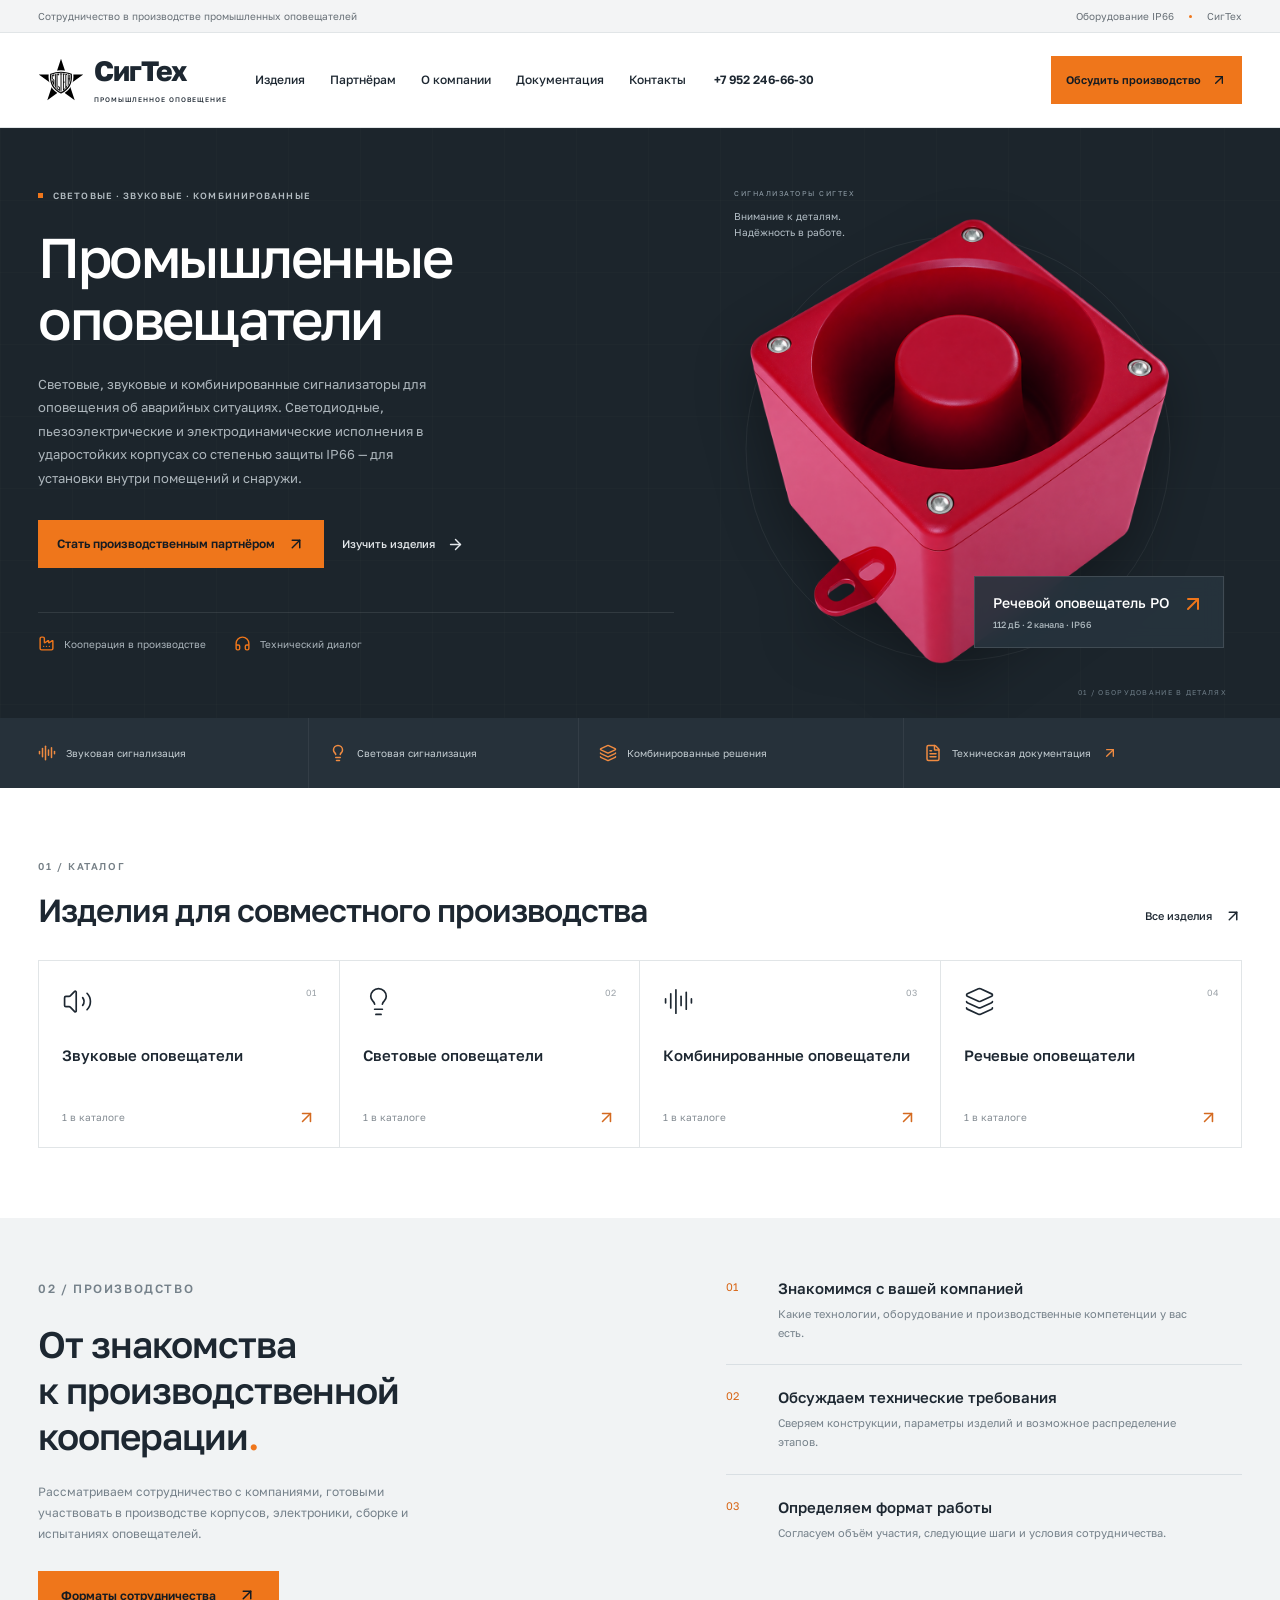
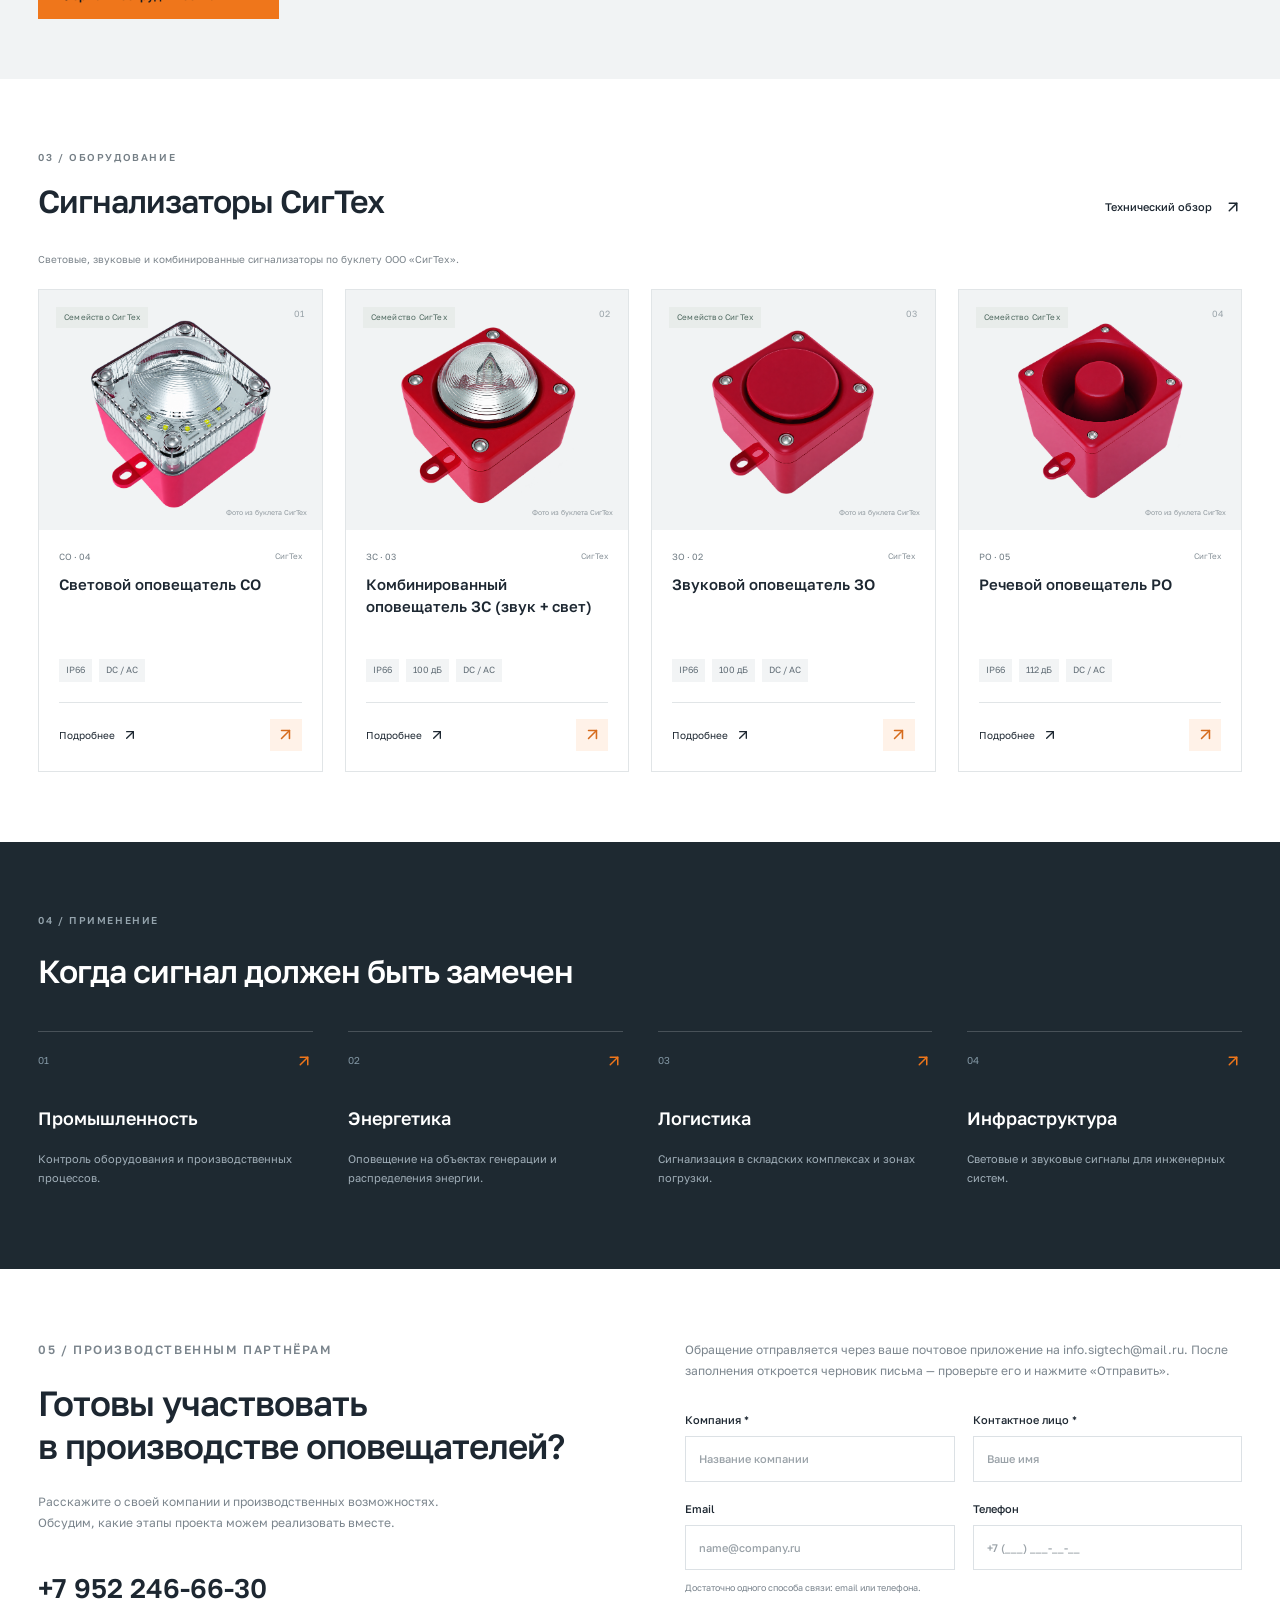
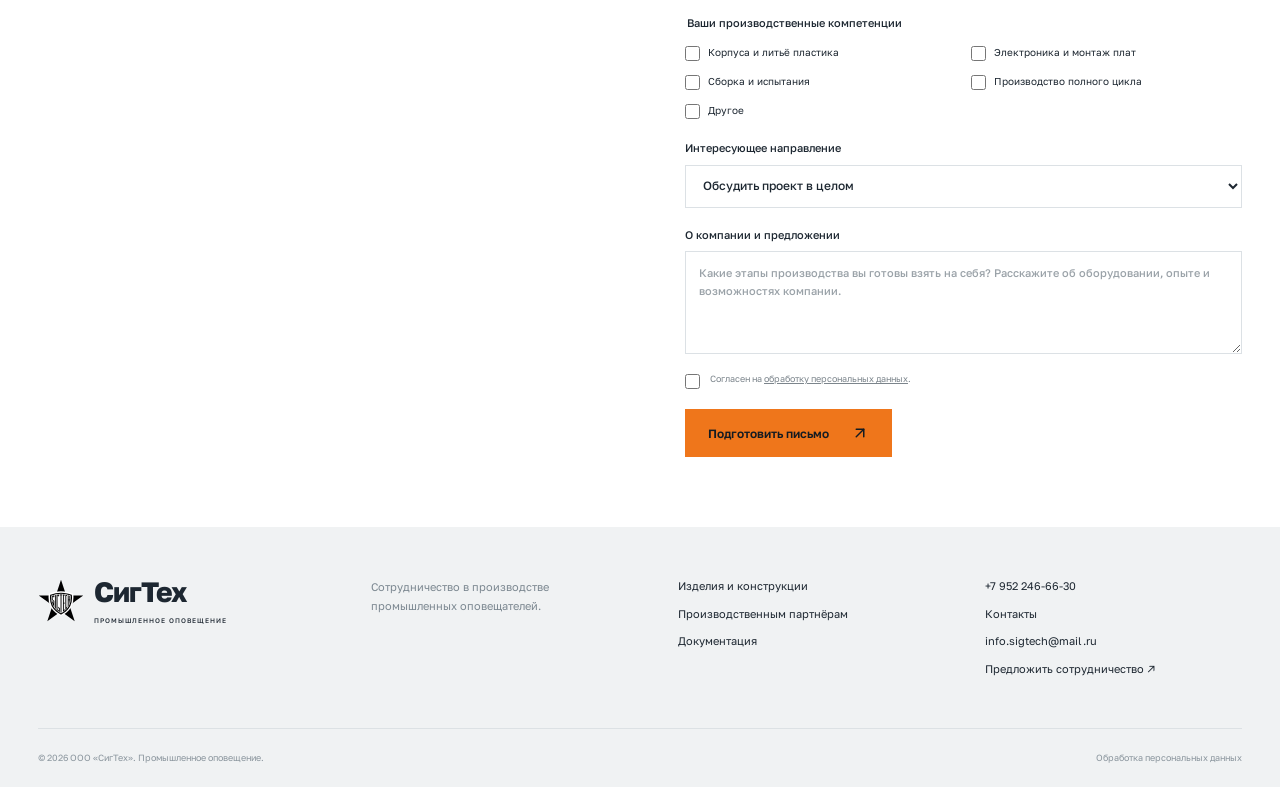
==== commit 8aa61e06: "Apply website review: SigTech branding, v2 product names, booklet and sound levels" ====
--- a/index.html
+++ b/index.html
@@ -1 +1 @@
-<!doctype html><html lang="ru"><head><meta charset="utf-8"><meta name="viewport" content="width=device-width,initial-scale=1"><meta name="description" content="Промышленные световые, звуковые и комбинированные оповещатели СигТех. Каталог и производственное сотрудничество."><title>Сигтех — промышленные оповещатели</title><link rel="stylesheet" href="./style.css"></head><body><div id="root"></div><script src="./app.js" defer></script></body></html>+<!doctype html><html lang="ru"><head><meta charset="utf-8"><meta name="viewport" content="width=device-width,initial-scale=1"><meta name="description" content="Промышленные световые, звуковые и комбинированные оповещатели СигТех. Каталог и производственное сотрудничество."><title>СигТех — промышленные оповещатели</title><link rel="stylesheet" href="./style.css"></head><body><div id="root"></div><script src="./app.js" defer></script></body></html>
--- a/style.css
+++ b/style.css
@@ -1,18 +1,24 @@
-@import url('https://fonts.googleapis.com/css2?family=Golos+Text:wght@400;450;500;550;600;650;700;750;800&display=swap');
-:root{--ink:#1d2731;--orange:#ef761b;--muted:#727a80;--line:#e1e5e7;--pale:#f3f5f6}*{box-sizing:border-box}body{margin:0;font-family:'Golos Text',Arial,sans-serif;color:var(--ink);font-size:14px;line-height:1.6;background:#fff}a{color:inherit;text-decoration:none}button,input,select,textarea{font:inherit}button,a,input,textarea,select{-webkit-tap-highlight-color:transparent}button{cursor:pointer}button:disabled{opacity:.4;cursor:not-allowed}button{color:inherit}button:focus-visible,a:focus-visible,input:focus-visible,select:focus-visible,textarea:focus-visible{outline:3px solid #ef761b;outline-offset:4px}img{max-width:100%}h1,h2,h3,p{margin-top:0}h1{font-size:44px;line-height:1.16;font-weight:600;letter-spacing:-1.7px;margin-bottom:25px}h2{font-size:32px;line-height:1.25;font-weight:550;letter-spacing:-1px;margin-bottom:22px}h3{font-size:17px;line-height:1.4;font-weight:550}p{line-height:1.75}h2>span{color:var(--orange)}.wrap{max-width:1320px;padding:0 38px;margin:auto}.topbar{background:#f3f4f5;font-size:10px;color:#697178;border-bottom:1px solid var(--line)}.topbar .wrap{display:flex;justify-content:space-between;padding-top:8px;padding-bottom:8px}.topbar span:last-child{display:flex;gap:15px;align-items:center}.topbar i{width:3px;height:3px;background:var(--orange);border-radius:50%}header{background:white;position:relative;z-index:20;border-bottom:1px solid var(--line)}.header-inner{display:flex;gap:28px;height:94px;align-items:center;justify-content:space-between}.brand{display:flex;align-items:center;gap:10px;flex-shrink:0}.brand>span:last-child{font-size:28px;font-weight:750;letter-spacing:-1.1px;line-height:1.1}.brand small{display:block;font-size:6.6px;letter-spacing:1px;font-weight:500;margin-top:9px}.brand-icon{height:37px;width:36px;display:flex;gap:4px;align-items:center;transform:skew(-15deg)}.brand-icon i{width:7px;background:var(--orange);display:block}.brand-icon i:nth-child(1){height:17px}.brand-icon i:nth-child(2){height:33px}.brand-icon i:nth-child(3){height:24px}nav{display:flex;gap:25px;align-items:center}nav a{font-size:12px;font-weight:500;white-space:nowrap}nav a:hover,nav a.active{color:#c95b0b}.header-phone{font-size:12px;font-weight:600;white-space:nowrap}.btn{display:inline-flex;gap:22px;justify-content:center;align-items:center;min-height:48px;background:var(--orange);border:1px solid var(--orange);color:#141b22;padding:12px 22px;font-size:12px;font-weight:600;transition:background .2s;white-space:nowrap}.btn:hover{background:#ff8c33}.quote-btn{min-height:42px;padding:10px 15px;gap:12px}.quote-btn span{border-left:1px solid #9b4a1240;padding-left:12px;min-width:20px}.icon-btn{border:0;background:transparent;display:inline-flex;align-items:center;justify-content:center;min-width:40px;min-height:40px}.menu-toggle{display:none}.hero{background:#1c252c;color:white;position:relative;overflow:hidden}.hero-grid{position:absolute;inset:0;pointer-events:none;background-image:linear-gradient(#ffffff03 1px,transparent 1px),linear-gradient(90deg,#ffffff03 1px,transparent 1px);background-size:72px 72px}.hero-content{display:grid;grid-template-columns:1.12fr 1fr;min-height:590px}.hero-copy{padding:60px 0 0;position:relative;z-index:2}.eyebrow{font-size:10px;font-weight:550;letter-spacing:1.6px;color:#757f86;margin-bottom:22px;display:flex;align-items:center;gap:10px}.hero .eyebrow{color:#b2bbc1;font-size:9px}.eyebrow>span{height:5px;width:5px;background:var(--orange)}.hero h1{font-size:60px;line-height:1.08;letter-spacing:-2.5px;font-weight:500;margin-bottom:23px}.hero h1 em{font-style:normal;color:var(--orange)}.hero-desc{font-size:13px;line-height:1.8;max-width:390px;color:#aeb7bd;margin-bottom:30px}.hero-actions{display:flex;align-items:center;gap:28px;flex-wrap:wrap}.text-link{font-size:11px;font-weight:500;display:inline-flex;align-items:center;gap:12px;color:#e5e9ec;white-space:nowrap}.text-link:hover{color:var(--orange)}.text-link.dark{color:var(--ink)}.hero-foot{border-top:1px solid #ffffff18;display:flex;gap:28px;margin-top:44px;padding-top:22px;font-size:10px;color:#aab4bb}.hero-foot span{display:flex;align-items:center;gap:9px}.hero-foot svg{color:var(--orange)}.hero-art{position:relative;display:flex;align-items:center;justify-content:center;min-width:0}.hero-art>img{width:91%;image-rendering:auto;position:relative;z-index:1;transform:rotate(-6deg);filter:drop-shadow(20px 30px 20px #0008);margin-top:30px}.orbit{position:absolute;border:1px solid #ffffff10;border-radius:50%;width:425px;height:425px;left:50%;top:50%;transform:translate(-50%,-44%)}.o2{width:305px;height:305px;border-style:dashed}.art-cross{position:absolute;right:3px;top:48px;color:#65717a;font-size:20px}.art-caption{position:absolute;top:45px;left:50px;font-size:10px;z-index:2}.art-caption>span{display:block;color:#84929c;font-size:7px;letter-spacing:1.5px;margin-bottom:9px}.art-caption strong{font-weight:400;color:#b1bcc3;line-height:1.6}.art-link{display:flex;position:absolute;bottom:73px;right:0;background:#28343eaa;backdrop-filter:blur(10px);border:1px solid #ffffff20;padding:15px 18px;width:235px;justify-content:space-between;z-index:3}.art-link span{font-size:17px;font-weight:500}.art-link small{display:block;font-size:9px;color:#acb7bd;margin-top:3px}.art-link svg{color:var(--orange)}.art-coordinate{position:absolute;bottom:24px;right:0;font-size:7px;letter-spacing:1.3px;color:#6e7d87}.service-strip{background:#26313a;color:#c4cdd2}.service-strip .wrap{display:grid;grid-template-columns:1fr 1fr 1.2fr 1.25fr}.service-strip span,.service-strip a{display:flex;gap:10px;align-items:center;font-size:10px;padding:23px 20px;border-right:1px solid #ffffff10}.service-strip span:first-child{padding-left:0}.service-strip svg{width:18px;color:#f08b41}.service-strip a{border-right:0}.section{padding-top:70px;padding-bottom:70px}.section-head{display:flex;justify-content:space-between;gap:25px;align-items:flex-end;margin-bottom:30px}.section-head h2,.section-head h1{margin-bottom:0}.section-head .text-link{padding-bottom:5px}.section-head .eyebrow{margin-bottom:14px}.category-grid{display:grid;grid-template-columns:repeat(5,minmax(0,1fr));border:1px solid var(--line)}.category-card{padding:25px 23px 20px;border-right:1px solid var(--line);background:#fff;transition:background .2s}.category-card:last-child{border-right:0}.category-card:hover{background:var(--pale)}.category-top{display:flex;justify-content:space-between;align-items:flex-start;margin-bottom:28px}.category-top svg{width:31px;height:31px}.category-top span{font-size:9px;color:#9ca3a9}.category-card h3{font-size:15px;line-height:1.4;min-height:43px;margin-bottom:20px}.category-bottom{display:flex;align-items:center;justify-content:space-between}.category-bottom small{color:#858d94;font-size:10px}.category-bottom svg{color:#d46a20}.manufacture{background:#f1f3f4}.manufacture-inner{padding-top:60px;padding-bottom:60px;display:grid;grid-template-columns:1.1fr 1fr;gap:120px}.manufacture h2{font-size:37px}.manufacture p{font-size:12px;color:#75818a;max-width:410px}.manufacture .btn{margin-top:15px}.process>div{padding:0 0 22px 52px;position:relative;border-bottom:1px solid #d9dfe3;margin-bottom:22px}.process>div:last-child{margin-bottom:0;border:0;padding-bottom:0}.process span{position:absolute;left:0;top:0;color:#d86616;font-size:11px}.process h3{margin-bottom:5px;font-size:15px}.process p{margin:0;font-size:11px}.demo-note{font-size:10px;line-height:1.6;color:#7c858c;max-width:760px;margin-bottom:22px}.product-grid{display:grid;grid-template-columns:repeat(3,minmax(0,1fr));gap:22px}.product-card{min-width:0;border:1px solid var(--line);background:white}.product-visual{background:#f1f3f4;height:240px;position:relative;display:flex;justify-content:center;align-items:center;overflow:hidden}.product-visual>img{height:175px;width:auto;max-width:70%;object-fit:contain;transition:transform .25s}.product-visual:hover>img{transform:scale(1.06)}.visual-1>img{filter:saturate(.15)}.visual-2>img{transform:rotate(8deg)}.visual-2:hover>img{transform:rotate(8deg) scale(1.06)}.badge{position:absolute;left:17px;top:17px;padding:4px 8px;font-size:8px;letter-spacing:.2px;background:white;z-index:2}.badge.own{background:#e8ecea;color:#4f6960}.visual-no{position:absolute;top:17px;right:18px;color:#9ba4aa;font-size:9px}.demo-tag{position:absolute;right:15px;bottom:12px;color:#90999f;font-size:8px}.product-info{padding:22px}.micro{font-size:10px;letter-spacing:.6px;display:flex;justify-content:space-between;color:#6f7b83;margin-bottom:10px}.micro span{font-size:8px;letter-spacing:0;color:#889299}.product-info h3{font-size:17px;line-height:1.45;min-height:48px;margin-bottom:20px}.spec-line{display:flex;gap:7px;flex-wrap:wrap;margin-bottom:20px}.spec-line span{background:#f2f4f5;font-size:9px;padding:4px 7px;color:#626e77}.card-bottom{display:flex;justify-content:space-between;align-items:center;border-top:1px solid var(--line);padding-top:16px}.card-bottom>a:first-child{display:flex;gap:7px;align-items:center;font-size:10px}.add-small{height:32px;width:32px;background:#fff2e8;display:flex;align-items:center;justify-content:center;color:#d66b1c}.industries{background:#1e2931;color:#fff}.industries .eyebrow{color:#95a4ad}.industry-grid{display:grid;grid-template-columns:repeat(4,minmax(0,1fr));gap:35px;margin-top:40px}.industry-grid>div{border-top:1px solid #ffffff30;padding-top:20px}.industry-grid>div>span{display:flex;justify-content:space-between;color:#8296a3;font-size:10px;margin-bottom:36px}.industry-grid svg{color:var(--orange)}.industry-grid h3{font-size:18px}.industry-grid p{font-size:11px;color:#a1afb9}.contact-split{display:grid;grid-template-columns:1fr 1fr;gap:90px}.contact-split h2{font-size:35px}.contact-split p{font-size:12px;color:#7b858d}.big-phone{font-size:27px;display:block;margin-top:34px;font-weight:550}.big-email{display:block;margin-top:15px}.contact-details{border-top:1px solid var(--line);padding-top:30px;margin-top:35px}.request-form{display:flex;flex-direction:column;gap:18px}.form-grid{display:grid;grid-template-columns:1fr 1fr;gap:18px}label{display:flex;flex-direction:column;gap:8px;font-size:11px;font-weight:500;min-width:0}input,textarea,select{border:1px solid #dce1e5;border-radius:0;background:white;padding:12px 13px;width:100%;min-width:0;color:var(--ink);font-size:12px;outline-offset:2px}textarea{resize:vertical}input::placeholder,textarea::placeholder{color:#9aa2a8;font-size:11px}input[type=checkbox]{width:15px;height:15px;accent-color:var(--orange);flex-shrink:0;margin:2px 0}input[type=range]{padding:0;accent-color:var(--orange)}.request-form>.btn{align-self:flex-start;min-width:200px}.consent{flex-direction:row;font-weight:400;color:#7c858c;font-size:9px;line-height:1.6;align-items:flex-start;gap:10px}.consent a{text-decoration:underline}.honeypot{position:absolute;width:1px;height:1px;overflow:hidden;left:-9999px}.muted{color:#7b858e;font-size:11px}.request-form>small{margin-top:-7px;font-size:9px}.form-error{font-size:12px!important;color:#a72f29!important;background:#fff0ed;padding:12px;border:1px solid #efc8c0}.upload-label{border:1px dashed #c8d1d7;padding:15px}.upload-label input{border:0;padding:4px 0;font-size:10px}.upload-label small{color:#7b858c;font-size:9px}.form-box{padding:30px;background:var(--pale);border:1px solid var(--line)}.form-box h2{font-size:22px}.inner{min-height:65vh}.breadcrumbs{font-size:10px;color:#8c969c;display:flex;align-items:center;gap:10px;margin-bottom:40px}.breadcrumbs a{color:#596772}.intro{font-size:14px;color:#6f7b84;max-width:760px;margin-bottom:35px}.catalog-search{display:flex;align-items:center;gap:15px;padding:9px 10px 9px 18px;background:#f2f4f6;border:1px solid var(--line);margin-bottom:30px}.catalog-search input{border:0;background:transparent;padding:8px 0;font-size:13px;flex:1}.catalog-search svg{flex-shrink:0}.catalog-search .btn{min-height:41px}.catalog-layout{display:grid;grid-template-columns:225px minmax(0,1fr);gap:36px}.filter-panel{border:1px solid var(--line);padding:20px;align-self:start}.filter-title{display:flex;align-items:center;justify-content:space-between;margin-bottom:25px}.filter-title h3{font-size:16px;margin:0}.link{color:#b65611;font-size:11px;background:none;border:0;padding:0}.filter-panel label{margin-bottom:20px}.filter-panel select{font-size:10px;padding:10px 6px}.filter-panel fieldset{border:0;padding:0;margin:0 0 20px}.filter-panel legend{font-size:11px;font-weight:500;margin-bottom:14px}.filter-panel .check-label{display:flex;flex-direction:row;gap:9px;align-items:center;font-size:10px;font-weight:400;margin-bottom:10px}.results-bar{display:flex;justify-content:space-between;align-items:center;margin-bottom:18px;font-size:11px;gap:12px}.sort-label{display:flex;flex-direction:row;align-items:center;gap:8px;font-size:10px}.sort-label select{font-size:10px;border:0;background:var(--pale);padding:10px}.catalog-products{gap:16px}.catalog-products .product-visual{height:185px}.catalog-products .product-visual img{height:135px}.catalog-products .product-info{padding:17px}.catalog-products .product-info h3{font-size:14px;min-height:42px}.catalog-products .micro{font-size:9px}.catalog-products .micro span{display:none}.filter-chip{display:inline-flex;align-items:center;gap:10px;border:0;padding:7px 10px;background:#fff0e4;color:#a95417;font-size:10px;margin-bottom:17px}.filter-toggle,.mobile-only{display:none}.empty{text-align:center;padding:65px 20px;display:flex;flex-direction:column;align-items:center;gap:10px}.empty>svg{color:#b1bcc5;margin-bottom:15px}.empty h2{font-size:25px}.empty p{color:#7f8a91;font-size:12px}.empty .btn{margin-top:15px}.pagination{display:flex;justify-content:center;gap:8px;margin-top:30px}.pagination button{border:1px solid var(--line);background:white;min-width:38px;min-height:38px}.selected{border-color:var(--orange)!important;background:#fff3e9!important}.product-detail{display:grid;grid-template-columns:1fr 1fr;gap:65px}.detail-photo{position:relative;background:var(--pale);min-height:450px;display:flex;flex-direction:column;align-items:center;justify-content:center}.detail-photo button{width:100%;height:90%;background:none;border:0;cursor:zoom-in}.detail-photo img{height:290px;max-width:80%;object-fit:contain}.photo-label{position:absolute;bottom:20px;left:20px;right:20px;font-size:9px;color:#8a959d;display:flex;justify-content:space-between}.detail-copy h1{font-size:35px}.detail-copy .eyebrow{margin-bottom:14px;font-size:9px}.detail-specs{display:flex;gap:35px;border-top:1px solid var(--line);border-bottom:1px solid var(--line);padding:20px 0;margin:25px 0}.detail-specs span{font-size:9px;color:#7b858c}.detail-specs strong{font-size:20px;display:block;color:var(--ink);font-weight:500}.detail-copy h3{font-size:14px}.input-title{font-size:10px;color:#7c878f;margin:20px 0 10px}.options{display:flex;gap:8px;flex-wrap:wrap}.options button{border:1px solid var(--line);background:white;padding:9px 13px;display:flex;align-items:center;gap:6px;font-size:11px;min-height:40px}.options button:disabled{text-decoration:line-through}.color-dot{width:10px;height:10px;border-radius:50%}.sku{background:var(--pale);padding:13px 15px;display:flex;justify-content:space-between;font-size:10px;color:#75818a;margin-top:25px;gap:10px}.sku code{color:var(--ink);font-size:11px;overflow-wrap:anywhere}.detail-add{display:flex;gap:15px;margin:20px 0 12px}.quantity{display:flex;border:1px solid var(--line);align-items:center;max-width:130px;background:white;flex-shrink:0;height:47px}.quantity button{border:0;background:none;display:flex;align-items:center;justify-content:center;min-width:33px;height:44px}.quantity input{border:0;text-align:center;padding:0;width:48px;-moz-appearance:textfield;font-size:12px}.quantity input::-webkit-inner-spin-button{appearance:none}.tabs{display:flex;gap:35px;border-bottom:1px solid var(--line);margin-top:55px;overflow:auto}.tabs button{border:0;border-bottom:2px solid transparent;background:none;padding:16px 0;font-size:12px;white-space:nowrap}.tabs button.active{border-bottom-color:var(--orange)}.tab-content{padding:32px 0 40px;max-width:850px;min-height:240px}.tab-content h2{font-size:24px}.tab-content p{font-size:13px;color:#6b7882}.table-scroll{overflow:auto}table{border-collapse:collapse;width:100%;font-size:12px}th,td{border-bottom:1px solid var(--line);text-align:left;padding:13px 15px}th{font-weight:400;color:#74818a;background:var(--pale);width:50%}.document-group{margin:35px 0}.document-group h2{font-size:23px}.document-row{display:flex;align-items:center;gap:18px;border:1px solid var(--line);padding:20px;margin-top:-1px;font-size:12px}.document-row>svg:first-child{color:#dc7428}.document-row>svg:last-child{margin-left:auto}.document-row small{display:block;color:#85919a;font-size:10px;margin-top:5px}.notice{font-size:11px;padding:14px 30px;background:#fff4e8;color:#805320}.notice.inline{padding:22px;margin-top:40px;border-left:2px solid var(--orange)}.heading-count{font-size:16px;background:var(--pale);display:inline-flex;width:34px;height:34px;align-items:center;justify-content:center;margin-left:20px;vertical-align:middle;letter-spacing:0}.quote-layout{display:grid;grid-template-columns:minmax(0,1.25fr) minmax(0,1fr);gap:40px}.quote-table-head{display:flex;justify-content:space-between;border-bottom:1px solid var(--line);padding:15px 0;font-size:10px;color:#7e8b95}.quote-row{display:flex;align-items:center;gap:15px;padding:22px 0;border-bottom:1px solid var(--line);margin-bottom:18px}.quote-row img{width:60px;height:65px;object-fit:contain}.quote-row>div:nth-child(2){flex:1;min-width:0}.quote-row h3{font-size:12px;margin-bottom:5px}.quote-row code{font-size:9px;overflow-wrap:anywhere}.quote-row p{font-size:9px;color:#85919b;margin:4px 0 0}.quote-row .quantity{height:37px;max-width:100px}.quote-row .quantity button{min-width:28px;height:35px}.quote-row .quantity input{width:38px}.quote-row>.icon-btn{min-width:25px}.quote-note{display:flex;gap:15px;margin-top:40px;padding:18px;background:var(--pale);color:#8c969d}.quote-note p{font-size:10px;margin:0}.quote-note svg{flex-shrink:0}.about-grid{display:grid;grid-template-columns:1.1fr 1fr;gap:90px;margin-top:40px}.about-grid h2{font-size:24px;margin-top:30px}.about-grid p{font-size:13px;color:#72808b}.about-art{background:var(--pale);padding:50px;display:flex;flex-direction:column;align-items:center}.about-art img{max-height:300px}.about-art small{font-size:10px;color:#919ba1;margin-top:35px}.legal{max-width:800px}.legal h2{font-size:24px;margin-top:35px}.legal p{color:#72808a}.success{max-width:650px;text-align:center;margin:20px auto 50px}.success>svg{color:#6a9273;margin-bottom:25px}.success .eyebrow{justify-content:center}.success strong{font-size:24px;letter-spacing:1px;display:block;margin-bottom:25px}.success p{color:#7e8b95}.success .btn{margin-top:20px}.admin-form{max-width:800px;display:flex;flex-direction:column;gap:22px;margin-top:30px}.admin-form h3{margin:10px 0 0}.admin-image{width:90px}.admin-product{display:flex;justify-content:space-between;align-items:center;width:100%;padding:22px;border:1px solid var(--line);background:white;margin-top:-1px;text-align:left;gap:20px}.admin-product small{display:block;font-size:10px;color:#7c8991;margin-top:7px}.admin-product>span:last-child{display:flex;align-items:center;gap:20px;font-size:11px}.admin-quote{border:1px solid var(--line);padding:22px;margin-bottom:15px}.admin-quote summary{display:flex;justify-content:space-between;gap:20px;cursor:pointer;font-size:12px}.admin-quote p{font-size:12px}.admin-quote .hero-actions{margin-top:25px}.variant-row{display:flex;gap:15px;align-items:flex-end}.variant-row label{flex:1}.secondary{border:1px solid var(--line);background:white}.lightbox{position:fixed;inset:0;background:#17212bea;backdrop-filter:blur(8px);z-index:100;display:flex;align-items:center;justify-content:center}.lightbox>button{position:absolute;top:25px;right:25px;background:#fff;color:#1d2731}.lightbox>img{width:500px;max-width:80vw;max-height:80vh;object-fit:contain;image-rendering:auto}.toast{position:fixed;bottom:25px;left:50%;transform:translateX(-50%);background:white;color:var(--ink);box-shadow:0 8px 40px #0002;display:flex;align-items:center;gap:12px;padding:18px 20px;border:1px solid var(--line);font-size:11px;z-index:90;max-width:95vw}.toast>svg{color:#6e9278;flex-shrink:0}.toast a{white-space:nowrap;color:#b65511}.toast button{border:0;background:none;display:flex}footer{background:#f0f2f3}.footer-top{display:grid;grid-template-columns:1.1fr 1fr 1fr 1fr;gap:50px;padding:50px 0}.footer-top .brand{align-self:start}.footer-top p{font-size:11px;color:#7b8790}.footer-top>div{display:flex;flex-direction:column;gap:10px;font-size:11px}.footer-bottom{display:flex;justify-content:space-between;gap:20px;border-top:1px solid #dce1e4;padding:22px 0;color:#8a959d;font-size:9px}
-@media(min-width:1441px){.hero-content{min-height:650px}.hero-copy{padding-top:75px}.hero h1{font-size:68px}}
-@media(max-width:1200px){.wrap{padding-left:28px;padding-right:28px}.header-inner{gap:20px}nav{gap:18px}.header-phone{display:none}.hero h1{font-size:54px}.hero-actions{gap:20px}.hero .text-link{font-size:10px}.manufacture-inner{gap:60px}.product-grid{gap:18px}.service-strip span,.service-strip a{font-size:9px;padding:20px 12px}.contact-split{gap:55px}.catalog-layout{gap:24px;grid-template-columns:210px minmax(0,1fr)}.catalog-products{grid-template-columns:repeat(2,minmax(0,1fr))}.detail-copy h1{font-size:30px}.product-detail{gap:40px}.footer-top{gap:30px}.quote-layout{grid-template-columns:1fr 1fr;gap:25px}.form-box{padding:23px}}
-@media(max-width:950px){nav{gap:13px}nav a{font-size:10px}.brand>span:last-child{font-size:24px}.brand small{font-size:5.8px}.header-inner{gap:15px}.quote-btn{font-size:10px;padding:9px 12px}.hero-content{min-height:550px}.hero h1{font-size:48px}.hero-copy{padding-top:52px}.hero-foot{gap:15px;font-size:8px}.hero-art>img{width:110%;max-width:110%}.orbit{width:340px;height:340px}.o2{width:230px;height:230px}.art-caption{left:20px}.hero-actions{gap:18px}.hero-actions>.btn{font-size:11px;padding:12px 16px}.art-link{bottom:70px;width:190px}.service-strip span,.service-strip a{font-size:8px}.category-card{padding:22px 15px}.category-card h3{font-size:12px}.manufacture h2{font-size:31px}.industry-grid{gap:25px}.industry-grid h3{font-size:16px}.contact-split h2{font-size:29px}.contact-split{gap:40px}.form-grid{gap:14px}.product-detail{gap:30px}.detail-photo{min-height:390px}.detail-specs{gap:20px}.quote-layout{grid-template-columns:1fr}.quote-layout .form-box{max-width:680px}.about-grid{gap:40px}.footer-top{grid-template-columns:1fr 1fr;gap:35px}}
-@media(max-width:760px){.wrap{padding-left:20px;padding-right:20px}.topbar .wrap{font-size:8px;justify-content:center}.topbar span:last-child{display:none}.header-inner{height:76px;gap:12px}.brand>span:last-child{font-size:25px}.brand small{font-size:5.5px;letter-spacing:.7px}.brand-icon{width:27px;gap:3px;height:30px}.brand-icon i{width:6px}.brand-icon i:nth-child(2){height:29px}.brand-icon i:nth-child(3){height:21px}.quote-btn{margin-left:auto;font-size:9px;min-height:36px;padding:8px 10px;gap:8px}.quote-btn span{padding-left:8px;min-width:14px}.menu-toggle{display:flex;min-width:28px;padding:0}.menu-toggle svg{width:22px}nav{display:none}nav.open{position:absolute;top:76px;left:0;right:0;display:flex;flex-direction:column;align-items:stretch;background:white;padding:20px;box-shadow:0 15px 20px #0001;gap:0}nav.open a{font-size:14px;padding:13px;border-bottom:1px solid var(--line)}.hero-content{grid-template-columns:1fr;min-height:0}.hero-copy{padding-top:40px}.hero .eyebrow{font-size:8px;letter-spacing:1px}.hero h1{font-size:49px;letter-spacing:-2px;line-height:1.08}.hero-desc{font-size:12px;max-width:390px}.hero-actions{gap:23px}.hero-actions>.btn{font-size:11px;gap:20px}.hero .text-link{font-size:10px}.hero-foot{font-size:9px;gap:22px;margin-top:30px;padding-top:18px}.hero-art{height:360px;margin:10px 0 20px}.hero-art>img{height:310px;width:310px;max-width:88%;object-fit:contain;transform:rotate(-6deg);margin-top:5px}.orbit{width:310px;height:310px}.o2{width:220px;height:220px}.art-caption{top:15px;left:0}.art-caption strong{font-size:9px}.art-caption>span{font-size:6px}.art-link{right:0;bottom:25px;width:180px;padding:12px}.art-link span{font-size:14px}.art-coordinate{bottom:0;font-size:6px}.art-cross{top:20px}.service-strip .wrap{grid-template-columns:1fr 1fr}.service-strip span,.service-strip a{font-size:9px;padding:17px 8px;border-bottom:1px solid #ffffff10}.service-strip span:first-child{padding-left:8px}.service-strip svg{width:16px}.service-strip span:nth-child(2){border-right:0}.section{padding-top:44px;padding-bottom:44px}.section-head{align-items:flex-start;gap:18px;flex-wrap:wrap;margin-bottom:25px}.section-head .text-link{font-size:10px}h1{font-size:34px;letter-spacing:-1px}h2{font-size:26px;letter-spacing:-.7px}.eyebrow{font-size:8px;letter-spacing:1.3px;margin-bottom:16px}.category-grid{grid-template-columns:1fr 1fr}.category-card{border-bottom:1px solid var(--line);padding:23px 20px}.category-card:nth-child(2n){border-right:0}.category-card:last-child{grid-column:1/3;border-bottom:0;display:grid;grid-template-columns:40px 1fr 1fr;gap:15px;align-items:center}.category-card:last-child .category-top{margin:0}.category-card:last-child .category-top span{display:none}.category-card:last-child h3{margin:0;min-height:0}.category-card:last-child .category-bottom{gap:15px;justify-self:end}.category-card h3{font-size:14px;min-height:40px}.category-top{margin-bottom:20px}.category-top svg{width:28px;height:28px}.category-bottom small{font-size:9px}.manufacture-inner{grid-template-columns:1fr;padding-top:44px;padding-bottom:44px;gap:38px}.manufacture h2{font-size:30px}.process>div{padding-left:42px}.product-grid{grid-template-columns:1fr;gap:22px}.product-visual{height:240px}.product-visual img{height:180px}.product-info{padding:22px}.product-info h3{min-height:0;font-size:18px}.industry-grid{grid-template-columns:1fr 1fr;gap:28px 25px}.industry-grid>div>span{margin-bottom:22px}.industry-grid h3{font-size:16px}.industry-grid p{font-size:10px}.contact-split{grid-template-columns:1fr;gap:35px}.contact-split h2{font-size:29px}.big-phone{font-size:27px;margin-top:25px}.form-box{padding:22px 18px}.form-grid{gap:16px 12px}.form-grid input{padding:11px 10px;font-size:11px}.form-grid input::placeholder{font-size:10px}.request-form{gap:17px}.request-form>.btn{width:100%}.breadcrumbs{margin-bottom:28px;font-size:9px}.catalog-search{gap:10px;padding:8px 8px 8px 12px}.catalog-search>svg{width:18px}.catalog-search input{font-size:11px}.catalog-search .btn{padding:9px 12px;gap:7px;font-size:10px}.catalog-search .btn svg{display:none}.catalog-layout{grid-template-columns:1fr}.filter-panel{display:none}.filter-panel.shown{display:block;position:fixed;inset:0 0 0 auto;width:min(340px,100%);z-index:60;overflow-y:auto;background:white;box-shadow:-20px 0 50px #0003;padding:26px}.filter-panel.shown .mobile-only{display:flex}.filter-toggle{display:flex;gap:6px;align-items:center;background:white;border:1px solid var(--line);padding:10px;font-size:10px}.sort-label{font-size:0;gap:0}.sort-label select{font-size:9px;max-width:140px;padding:10px 7px}.results-bar{gap:8px}.results-bar>span{font-size:10px}.catalog-products{gap:10px;grid-template-columns:repeat(2,minmax(0,1fr))}.catalog-products .product-visual{height:158px}.catalog-products .product-visual img{height:115px}.catalog-products .product-info{padding:13px}.catalog-products .product-info h3{font-size:12px;min-height:50px;margin-bottom:13px}.catalog-products .badge{font-size:6px;left:10px;top:10px;padding:3px 5px}.catalog-products .visual-no{display:none}.catalog-products .demo-tag{font-size:6px;right:8px;bottom:8px}.catalog-products .spec-line{gap:4px;margin-bottom:14px}.catalog-products .spec-line span{font-size:7px;padding:3px 4px}.catalog-products .micro{font-size:8px}.catalog-products .card-bottom{padding-top:12px}.catalog-products .card-bottom>a:first-child{font-size:8px;gap:2px}.catalog-products .add-small{width:27px;height:27px}.product-detail{grid-template-columns:1fr;gap:30px}.detail-photo{min-height:330px}.detail-photo img{height:235px}.detail-copy h1{font-size:31px}.detail-copy .eyebrow{font-size:9px}.detail-add>.btn{flex:1}.detail-specs{gap:30px}.tabs{margin-top:35px;gap:25px}.tabs button{font-size:11px}.tab-content h2{font-size:23px}.tab-content p{font-size:12px}.document-row{padding:17px 13px;gap:12px;font-size:11px}.document-group h2{font-size:21px}.intro{font-size:12px;margin-bottom:25px}.quote-row{flex-wrap:wrap;gap:10px}.quote-row>div:nth-child(2){flex-basis:calc(100% - 80px)}.quote-row .quantity{margin-left:70px}.quote-row>.icon-btn{margin-left:auto}.quote-note{margin-top:25px}.quote-layout{gap:30px}.quote-table-head{font-size:9px}.about-grid{grid-template-columns:1fr;gap:35px}.about-art{padding:35px}.legal p{font-size:12px}.legal h2{font-size:23px}.success strong{font-size:17px}.success h1{font-size:32px}.success p{font-size:12px}.footer-top{grid-template-columns:1fr 1fr;padding:35px 0;gap:30px 20px}.footer-top p{font-size:10px}.footer-top>div{font-size:10px}.footer-bottom{flex-direction:column;gap:10px;padding:20px 0;font-size:8px}.toast{font-size:10px;padding:14px;gap:8px;width:calc(100% - 28px);bottom:15px;flex-wrap:wrap}.toast a{margin-left:26px}.toast button{margin-left:auto}.variant-row{flex-wrap:wrap}.variant-row label{min-width:80px}.admin-product{padding:16px;gap:15px}.admin-product b{font-size:11px}.admin-product>span:last-child{font-size:9px}.admin-quote summary{flex-direction:column;gap:6px}.heading-count{font-size:13px;height:28px;width:28px;margin-left:10px}}
-@media(prefers-reduced-motion:reduce){*{transition:none!important;scroll-behavior:auto!important}}
-/* Confirmed catalogue assets and family enquiries */
-.brand-logo{width:46px;height:46px;object-fit:contain;flex-shrink:0}.category-grid{grid-template-columns:repeat(3,minmax(0,1fr))}.home-products{grid-template-columns:repeat(4,minmax(0,1fr))}.home-products .product-info{padding:20px}.home-products .product-info h3{font-size:15px;min-height:65px}.product-visual>img{mix-blend-mode:multiply;height:205px;max-width:90%}.visual-1>img{filter:none}.visual-2>img,.visual-2:hover>img{transform:none}.hero-art:before{content:'';position:absolute;inset:42px 0 44px 38px;background:#eef1f2}.hero-art>img{width:92%;transform:none;filter:none;mix-blend-mode:multiply;z-index:1}.hero-art .orbit{display:none}.hero-art .art-caption{top:60px;left:60px}.hero-art .art-caption>span{color:#6d7982}.hero-art .art-caption strong{color:#52616b}.hero-art .art-cross{display:none}.art-link{right:18px;bottom:70px;background:#26333deb;width:250px}.art-link span{font-size:14px}.art-coordinate{right:15px;bottom:20px}.detail-photo img{mix-blend-mode:multiply}.family-summary{font-size:12px;color:#6b7982}.family-selection{padding:18px 20px;background:#f3f5f6;border-left:2px solid #ef761b;margin:20px 0}.family-selection h3{font-size:14px;margin-bottom:12px}.family-selection p{font-size:11px;color:#6a7883;margin-bottom:8px}.family-selection p:last-child{margin-bottom:0}.gallery{display:flex;gap:10px;margin-top:12px}.gallery button{background:#f3f5f6;border:1px solid #e1e5e7;padding:4px;width:90px;height:80px}.gallery img{width:100%;height:100%;object-fit:contain;mix-blend-mode:multiply}.family-detail .detail-photo{min-height:440px}.family-detail .detail-photo img{height:350px}.family-detail .detail-copy h1{font-size:31px}.home-products .micro{font-size:9px;letter-spacing:0;gap:8px}.document-search{margin-top:28px}.about-art{padding:15px;background:#fff}.about-art img{max-height:420px}.photo-label{font-size:9px}.product-card .demo-tag{font-size:7px}
-@media(max-width:1200px){.home-products{grid-template-columns:repeat(2,minmax(0,1fr))}.hero-art>img{width:96%}.hero-art .art-caption{left:52px}.art-link{width:220px}}
+@import url('https://fonts.googleapis.com/css2?family=Golos+Text:wght@400;450;500;550;600;650;700;750;800&display=swap');
+:root{--ink:#1d2731;--orange:#ef761b;--muted:#727a80;--line:#e1e5e7;--pale:#f3f5f6}*{box-sizing:border-box}body{margin:0;font-family:'Golos Text',Arial,sans-serif;color:var(--ink);font-size:14px;line-height:1.6;background:#fff}a{color:inherit;text-decoration:none}button,input,select,textarea{font:inherit}button,a,input,textarea,select{-webkit-tap-highlight-color:transparent}button{cursor:pointer}button:disabled{opacity:.4;cursor:not-allowed}button{color:inherit}button:focus-visible,a:focus-visible,input:focus-visible,select:focus-visible,textarea:focus-visible{outline:3px solid #ef761b;outline-offset:4px}img{max-width:100%}h1,h2,h3,p{margin-top:0}h1{font-size:44px;line-height:1.16;font-weight:600;letter-spacing:-1.7px;margin-bottom:25px}h2{font-size:32px;line-height:1.25;font-weight:550;letter-spacing:-1px;margin-bottom:22px}h3{font-size:17px;line-height:1.4;font-weight:550}p{line-height:1.75}h2>span{color:var(--orange)}.wrap{max-width:1320px;padding:0 38px;margin:auto}.topbar{background:#f3f4f5;font-size:10px;color:#697178;border-bottom:1px solid var(--line)}.topbar .wrap{display:flex;justify-content:space-between;padding-top:8px;padding-bottom:8px}.topbar span:last-child{display:flex;gap:15px;align-items:center}.topbar i{width:3px;height:3px;background:var(--orange);border-radius:50%}header{background:white;position:relative;z-index:20;border-bottom:1px solid var(--line)}.header-inner{display:flex;gap:28px;height:94px;align-items:center;justify-content:space-between}.brand{display:flex;align-items:center;gap:10px;flex-shrink:0}.brand>span:last-child{font-size:28px;font-weight:750;letter-spacing:-1.1px;line-height:1.1}.brand small{display:block;font-size:6.6px;letter-spacing:1px;font-weight:500;margin-top:9px}.brand-icon{height:37px;width:36px;display:flex;gap:4px;align-items:center;transform:skew(-15deg)}.brand-icon i{width:7px;background:var(--orange);display:block}.brand-icon i:nth-child(1){height:17px}.brand-icon i:nth-child(2){height:33px}.brand-icon i:nth-child(3){height:24px}nav{display:flex;gap:25px;align-items:center}nav a{font-size:12px;font-weight:500;white-space:nowrap}nav a:hover,nav a.active{color:#c95b0b}.header-phone{font-size:12px;font-weight:600;white-space:nowrap}.btn{display:inline-flex;gap:22px;justify-content:center;align-items:center;min-height:48px;background:var(--orange);border:1px solid var(--orange);color:#141b22;padding:12px 22px;font-size:12px;font-weight:600;transition:background .2s;white-space:nowrap}.btn:hover{background:#ff8c33}.quote-btn{min-height:42px;padding:10px 15px;gap:12px}.quote-btn span{border-left:1px solid #9b4a1240;padding-left:12px;min-width:20px}.icon-btn{border:0;background:transparent;display:inline-flex;align-items:center;justify-content:center;min-width:40px;min-height:40px}.menu-toggle{display:none}.hero{background:#1c252c;color:white;position:relative;overflow:hidden}.hero-grid{position:absolute;inset:0;pointer-events:none;background-image:linear-gradient(#ffffff03 1px,transparent 1px),linear-gradient(90deg,#ffffff03 1px,transparent 1px);background-size:72px 72px}.hero-content{display:grid;grid-template-columns:1.12fr 1fr;min-height:590px}.hero-copy{padding:60px 0 0;position:relative;z-index:2}.eyebrow{font-size:10px;font-weight:550;letter-spacing:1.6px;color:#757f86;margin-bottom:22px;display:flex;align-items:center;gap:10px}.hero .eyebrow{color:#b2bbc1;font-size:9px}.eyebrow>span{height:5px;width:5px;background:var(--orange)}.hero h1{font-size:60px;line-height:1.08;letter-spacing:-2.5px;font-weight:500;margin-bottom:23px}.hero h1 em{font-style:normal;color:var(--orange)}.hero-desc{font-size:13px;line-height:1.8;max-width:390px;color:#aeb7bd;margin-bottom:30px}.hero-actions{display:flex;align-items:center;gap:28px;flex-wrap:wrap}.text-link{font-size:11px;font-weight:500;display:inline-flex;align-items:center;gap:12px;color:#e5e9ec;white-space:nowrap}.text-link:hover{color:var(--orange)}.text-link.dark{color:var(--ink)}.hero-foot{border-top:1px solid #ffffff18;display:flex;gap:28px;margin-top:44px;padding-top:22px;font-size:10px;color:#aab4bb}.hero-foot span{display:flex;align-items:center;gap:9px}.hero-foot svg{color:var(--orange)}.hero-art{position:relative;display:flex;align-items:center;justify-content:center;min-width:0}.hero-art>img{width:91%;image-rendering:auto;position:relative;z-index:1;transform:rotate(-6deg);filter:drop-shadow(20px 30px 20px #0008);margin-top:30px}.orbit{position:absolute;border:1px solid #ffffff10;border-radius:50%;width:425px;height:425px;left:50%;top:50%;transform:translate(-50%,-44%)}.o2{width:305px;height:305px;border-style:dashed}.art-cross{position:absolute;right:3px;top:48px;color:#65717a;font-size:20px}.art-caption{position:absolute;top:45px;left:50px;font-size:10px;z-index:2}.art-caption>span{display:block;color:#84929c;font-size:7px;letter-spacing:1.5px;margin-bottom:9px}.art-caption strong{font-weight:400;color:#b1bcc3;line-height:1.6}.art-link{display:flex;position:absolute;bottom:73px;right:0;background:#28343eaa;backdrop-filter:blur(10px);border:1px solid #ffffff20;padding:15px 18px;width:235px;justify-content:space-between;z-index:3}.art-link span{font-size:17px;font-weight:500}.art-link small{display:block;font-size:9px;color:#acb7bd;margin-top:3px}.art-link svg{color:var(--orange)}.art-coordinate{position:absolute;bottom:24px;right:0;font-size:7px;letter-spacing:1.3px;color:#6e7d87}.service-strip{background:#26313a;color:#c4cdd2}.service-strip .wrap{display:grid;grid-template-columns:1fr 1fr 1.2fr 1.25fr}.service-strip span,.service-strip a{display:flex;gap:10px;align-items:center;font-size:10px;padding:23px 20px;border-right:1px solid #ffffff10}.service-strip span:first-child{padding-left:0}.service-strip svg{width:18px;color:#f08b41}.service-strip a{border-right:0}.section{padding-top:70px;padding-bottom:70px}.section-head{display:flex;justify-content:space-between;gap:25px;align-items:flex-end;margin-bottom:30px}.section-head h2,.section-head h1{margin-bottom:0}.section-head .text-link{padding-bottom:5px}.section-head .eyebrow{margin-bottom:14px}.category-grid{display:grid;grid-template-columns:repeat(5,minmax(0,1fr));border:1px solid var(--line)}.category-card{padding:25px 23px 20px;border-right:1px solid var(--line);background:#fff;transition:background .2s}.category-card:last-child{border-right:0}.category-card:hover{background:var(--pale)}.category-top{display:flex;justify-content:space-between;align-items:flex-start;margin-bottom:28px}.category-top svg{width:31px;height:31px}.category-top span{font-size:9px;color:#9ca3a9}.category-card h3{font-size:15px;line-height:1.4;min-height:43px;margin-bottom:20px}.category-bottom{display:flex;align-items:center;justify-content:space-between}.category-bottom small{color:#858d94;font-size:10px}.category-bottom svg{color:#d46a20}.manufacture{background:#f1f3f4}.manufacture-inner{padding-top:60px;padding-bottom:60px;display:grid;grid-template-columns:1.1fr 1fr;gap:120px}.manufacture h2{font-size:37px}.manufacture p{font-size:12px;color:#75818a;max-width:410px}.manufacture .btn{margin-top:15px}.process>div{padding:0 0 22px 52px;position:relative;border-bottom:1px solid #d9dfe3;margin-bottom:22px}.process>div:last-child{margin-bottom:0;border:0;padding-bottom:0}.process span{position:absolute;left:0;top:0;color:#d86616;font-size:11px}.process h3{margin-bottom:5px;font-size:15px}.process p{margin:0;font-size:11px}.demo-note{font-size:10px;line-height:1.6;color:#7c858c;max-width:760px;margin-bottom:22px}.product-grid{display:grid;grid-template-columns:repeat(3,minmax(0,1fr));gap:22px}.product-card{min-width:0;border:1px solid var(--line);background:white}.product-visual{background:#f1f3f4;height:240px;position:relative;display:flex;justify-content:center;align-items:center;overflow:hidden}.product-visual>img{height:175px;width:auto;max-width:70%;object-fit:contain;transition:transform .25s}.product-visual:hover>img{transform:scale(1.06)}.visual-1>img{filter:saturate(.15)}.visual-2>img{transform:rotate(8deg)}.visual-2:hover>img{transform:rotate(8deg) scale(1.06)}.badge{position:absolute;left:17px;top:17px;padding:4px 8px;font-size:8px;letter-spacing:.2px;background:white;z-index:2}.badge.own{background:#e8ecea;color:#4f6960}.visual-no{position:absolute;top:17px;right:18px;color:#9ba4aa;font-size:9px}.demo-tag{position:absolute;right:15px;bottom:12px;color:#90999f;font-size:8px}.product-info{padding:22px}.micro{font-size:10px;letter-spacing:.6px;display:flex;justify-content:space-between;color:#6f7b83;margin-bottom:10px}.micro span{font-size:8px;letter-spacing:0;color:#889299}.product-info h3{font-size:17px;line-height:1.45;min-height:48px;margin-bottom:20px}.spec-line{display:flex;gap:7px;flex-wrap:wrap;margin-bottom:20px}.spec-line span{background:#f2f4f5;font-size:9px;padding:4px 7px;color:#626e77}.card-bottom{display:flex;justify-content:space-between;align-items:center;border-top:1px solid var(--line);padding-top:16px}.card-bottom>a:first-child{display:flex;gap:7px;align-items:center;font-size:10px}.add-small{height:32px;width:32px;background:#fff2e8;display:flex;align-items:center;justify-content:center;color:#d66b1c}.industries{background:#1e2931;color:#fff}.industries .eyebrow{color:#95a4ad}.industry-grid{display:grid;grid-template-columns:repeat(4,minmax(0,1fr));gap:35px;margin-top:40px}.industry-grid>div{border-top:1px solid #ffffff30;padding-top:20px}.industry-grid>div>span{display:flex;justify-content:space-between;color:#8296a3;font-size:10px;margin-bottom:36px}.industry-grid svg{color:var(--orange)}.industry-grid h3{font-size:18px}.industry-grid p{font-size:11px;color:#a1afb9}.contact-split{display:grid;grid-template-columns:1fr 1fr;gap:90px}.contact-split h2{font-size:35px}.contact-split p{font-size:12px;color:#7b858d}.big-phone{font-size:27px;display:block;margin-top:34px;font-weight:550}.big-email{display:block;margin-top:15px}.contact-details{border-top:1px solid var(--line);padding-top:30px;margin-top:35px}.request-form{display:flex;flex-direction:column;gap:18px}.form-grid{display:grid;grid-template-columns:1fr 1fr;gap:18px}label{display:flex;flex-direction:column;gap:8px;font-size:11px;font-weight:500;min-width:0}input,textarea,select{border:1px solid #dce1e5;border-radius:0;background:white;padding:12px 13px;width:100%;min-width:0;color:var(--ink);font-size:12px;outline-offset:2px}textarea{resize:vertical}input::placeholder,textarea::placeholder{color:#9aa2a8;font-size:11px}input[type=checkbox]{width:15px;height:15px;accent-color:var(--orange);flex-shrink:0;margin:2px 0}input[type=range]{padding:0;accent-color:var(--orange)}.request-form>.btn{align-self:flex-start;min-width:200px}.consent{flex-direction:row;font-weight:400;color:#7c858c;font-size:9px;line-height:1.6;align-items:flex-start;gap:10px}.consent a{text-decoration:underline}.honeypot{position:absolute;width:1px;height:1px;overflow:hidden;left:-9999px}.muted{color:#7b858e;font-size:11px}.request-form>small{margin-top:-7px;font-size:9px}.form-error{font-size:12px!important;color:#a72f29!important;background:#fff0ed;padding:12px;border:1px solid #efc8c0}.upload-label{border:1px dashed #c8d1d7;padding:15px}.upload-label input{border:0;padding:4px 0;font-size:10px}.upload-label small{color:#7b858c;font-size:9px}.form-box{padding:30px;background:var(--pale);border:1px solid var(--line)}.form-box h2{font-size:22px}.inner{min-height:65vh}.breadcrumbs{font-size:10px;color:#8c969c;display:flex;align-items:center;gap:10px;margin-bottom:40px}.breadcrumbs a{color:#596772}.intro{font-size:14px;color:#6f7b84;max-width:760px;margin-bottom:35px}.catalog-search{display:flex;align-items:center;gap:15px;padding:9px 10px 9px 18px;background:#f2f4f6;border:1px solid var(--line);margin-bottom:30px}.catalog-search input{border:0;background:transparent;padding:8px 0;font-size:13px;flex:1}.catalog-search svg{flex-shrink:0}.catalog-search .btn{min-height:41px}.catalog-layout{display:grid;grid-template-columns:225px minmax(0,1fr);gap:36px}.filter-panel{border:1px solid var(--line);padding:20px;align-self:start}.filter-title{display:flex;align-items:center;justify-content:space-between;margin-bottom:25px}.filter-title h3{font-size:16px;margin:0}.link{color:#b65611;font-size:11px;background:none;border:0;padding:0}.filter-panel label{margin-bottom:20px}.filter-panel select{font-size:10px;padding:10px 6px}.filter-panel fieldset{border:0;padding:0;margin:0 0 20px}.filter-panel legend{font-size:11px;font-weight:500;margin-bottom:14px}.filter-panel .check-label{display:flex;flex-direction:row;gap:9px;align-items:center;font-size:10px;font-weight:400;margin-bottom:10px}.results-bar{display:flex;justify-content:space-between;align-items:center;margin-bottom:18px;font-size:11px;gap:12px}.sort-label{display:flex;flex-direction:row;align-items:center;gap:8px;font-size:10px}.sort-label select{font-size:10px;border:0;background:var(--pale);padding:10px}.catalog-products{gap:16px}.catalog-products .product-visual{height:185px}.catalog-products .product-visual img{height:135px}.catalog-products .product-info{padding:17px}.catalog-products .product-info h3{font-size:14px;min-height:42px}.catalog-products .micro{font-size:9px}.catalog-products .micro span{display:none}.filter-chip{display:inline-flex;align-items:center;gap:10px;border:0;padding:7px 10px;background:#fff0e4;color:#a95417;font-size:10px;margin-bottom:17px}.filter-toggle,.mobile-only{display:none}.empty{text-align:center;padding:65px 20px;display:flex;flex-direction:column;align-items:center;gap:10px}.empty>svg{color:#b1bcc5;margin-bottom:15px}.empty h2{font-size:25px}.empty p{color:#7f8a91;font-size:12px}.empty .btn{margin-top:15px}.pagination{display:flex;justify-content:center;gap:8px;margin-top:30px}.pagination button{border:1px solid var(--line);background:white;min-width:38px;min-height:38px}.selected{border-color:var(--orange)!important;background:#fff3e9!important}.product-detail{display:grid;grid-template-columns:1fr 1fr;gap:65px}.detail-photo{position:relative;background:var(--pale);min-height:450px;display:flex;flex-direction:column;align-items:center;justify-content:center}.detail-photo button{width:100%;height:90%;background:none;border:0;cursor:zoom-in}.detail-photo img{height:290px;max-width:80%;object-fit:contain}.photo-label{position:absolute;bottom:20px;left:20px;right:20px;font-size:9px;color:#8a959d;display:flex;justify-content:space-between}.detail-copy h1{font-size:35px}.detail-copy .eyebrow{margin-bottom:14px;font-size:9px}.detail-specs{display:flex;gap:35px;border-top:1px solid var(--line);border-bottom:1px solid var(--line);padding:20px 0;margin:25px 0}.detail-specs span{font-size:9px;color:#7b858c}.detail-specs strong{font-size:20px;display:block;color:var(--ink);font-weight:500}.detail-copy h3{font-size:14px}.input-title{font-size:10px;color:#7c878f;margin:20px 0 10px}.options{display:flex;gap:8px;flex-wrap:wrap}.options button{border:1px solid var(--line);background:white;padding:9px 13px;display:flex;align-items:center;gap:6px;font-size:11px;min-height:40px}.options button:disabled{text-decoration:line-through}.color-dot{width:10px;height:10px;border-radius:50%}.sku{background:var(--pale);padding:13px 15px;display:flex;justify-content:space-between;font-size:10px;color:#75818a;margin-top:25px;gap:10px}.sku code{color:var(--ink);font-size:11px;overflow-wrap:anywhere}.detail-add{display:flex;gap:15px;margin:20px 0 12px}.quantity{display:flex;border:1px solid var(--line);align-items:center;max-width:130px;background:white;flex-shrink:0;height:47px}.quantity button{border:0;background:none;display:flex;align-items:center;justify-content:center;min-width:33px;height:44px}.quantity input{border:0;text-align:center;padding:0;width:48px;-moz-appearance:textfield;font-size:12px}.quantity input::-webkit-inner-spin-button{appearance:none}.tabs{display:flex;gap:35px;border-bottom:1px solid var(--line);margin-top:55px;overflow:auto}.tabs button{border:0;border-bottom:2px solid transparent;background:none;padding:16px 0;font-size:12px;white-space:nowrap}.tabs button.active{border-bottom-color:var(--orange)}.tab-content{padding:32px 0 40px;max-width:850px;min-height:240px}.tab-content h2{font-size:24px}.tab-content p{font-size:13px;color:#6b7882}.table-scroll{overflow:auto}table{border-collapse:collapse;width:100%;font-size:12px}th,td{border-bottom:1px solid var(--line);text-align:left;padding:13px 15px}th{font-weight:400;color:#74818a;background:var(--pale);width:50%}.document-group{margin:35px 0}.document-group h2{font-size:23px}.document-row{display:flex;align-items:center;gap:18px;border:1px solid var(--line);padding:20px;margin-top:-1px;font-size:12px}.document-row>svg:first-child{color:#dc7428}.document-row>svg:last-child{margin-left:auto}.document-row small{display:block;color:#85919a;font-size:10px;margin-top:5px}.notice{font-size:11px;padding:14px 30px;background:#fff4e8;color:#805320}.notice.inline{padding:22px;margin-top:40px;border-left:2px solid var(--orange)}.heading-count{font-size:16px;background:var(--pale);display:inline-flex;width:34px;height:34px;align-items:center;justify-content:center;margin-left:20px;vertical-align:middle;letter-spacing:0}.quote-layout{display:grid;grid-template-columns:minmax(0,1.25fr) minmax(0,1fr);gap:40px}.quote-table-head{display:flex;justify-content:space-between;border-bottom:1px solid var(--line);padding:15px 0;font-size:10px;color:#7e8b95}.quote-row{display:flex;align-items:center;gap:15px;padding:22px 0;border-bottom:1px solid var(--line);margin-bottom:18px}.quote-row img{width:60px;height:65px;object-fit:contain}.quote-row>div:nth-child(2){flex:1;min-width:0}.quote-row h3{font-size:12px;margin-bottom:5px}.quote-row code{font-size:9px;overflow-wrap:anywhere}.quote-row p{font-size:9px;color:#85919b;margin:4px 0 0}.quote-row .quantity{height:37px;max-width:100px}.quote-row .quantity button{min-width:28px;height:35px}.quote-row .quantity input{width:38px}.quote-row>.icon-btn{min-width:25px}.quote-note{display:flex;gap:15px;margin-top:40px;padding:18px;background:var(--pale);color:#8c969d}.quote-note p{font-size:10px;margin:0}.quote-note svg{flex-shrink:0}.about-grid{display:grid;grid-template-columns:1.1fr 1fr;gap:90px;margin-top:40px}.about-grid h2{font-size:24px;margin-top:30px}.about-grid p{font-size:13px;color:#72808b}.about-art{background:var(--pale);padding:50px;display:flex;flex-direction:column;align-items:center}.about-art img{max-height:300px}.about-art small{font-size:10px;color:#919ba1;margin-top:35px}.legal{max-width:800px}.legal h2{font-size:24px;margin-top:35px}.legal p{color:#72808a}.success{max-width:650px;text-align:center;margin:20px auto 50px}.success>svg{color:#6a9273;margin-bottom:25px}.success .eyebrow{justify-content:center}.success strong{font-size:24px;letter-spacing:1px;display:block;margin-bottom:25px}.success p{color:#7e8b95}.success .btn{margin-top:20px}.admin-form{max-width:800px;display:flex;flex-direction:column;gap:22px;margin-top:30px}.admin-form h3{margin:10px 0 0}.admin-image{width:90px}.admin-product{display:flex;justify-content:space-between;align-items:center;width:100%;padding:22px;border:1px solid var(--line);background:white;margin-top:-1px;text-align:left;gap:20px}.admin-product small{display:block;font-size:10px;color:#7c8991;margin-top:7px}.admin-product>span:last-child{display:flex;align-items:center;gap:20px;font-size:11px}.admin-quote{border:1px solid var(--line);padding:22px;margin-bottom:15px}.admin-quote summary{display:flex;justify-content:space-between;gap:20px;cursor:pointer;font-size:12px}.admin-quote p{font-size:12px}.admin-quote .hero-actions{margin-top:25px}.variant-row{display:flex;gap:15px;align-items:flex-end}.variant-row label{flex:1}.secondary{border:1px solid var(--line);background:white}.lightbox{position:fixed;inset:0;background:#17212bea;backdrop-filter:blur(8px);z-index:100;display:flex;align-items:center;justify-content:center}.lightbox>button{position:absolute;top:25px;right:25px;background:#fff;color:#1d2731}.lightbox>img{width:500px;max-width:80vw;max-height:80vh;object-fit:contain;image-rendering:auto}.toast{position:fixed;bottom:25px;left:50%;transform:translateX(-50%);background:white;color:var(--ink);box-shadow:0 8px 40px #0002;display:flex;align-items:center;gap:12px;padding:18px 20px;border:1px solid var(--line);font-size:11px;z-index:90;max-width:95vw}.toast>svg{color:#6e9278;flex-shrink:0}.toast a{white-space:nowrap;color:#b65511}.toast button{border:0;background:none;display:flex}footer{background:#f0f2f3}.footer-top{display:grid;grid-template-columns:1.1fr 1fr 1fr 1fr;gap:50px;padding:50px 0}.footer-top .brand{align-self:start}.footer-top p{font-size:11px;color:#7b8790}.footer-top>div{display:flex;flex-direction:column;gap:10px;font-size:11px}.footer-bottom{display:flex;justify-content:space-between;gap:20px;border-top:1px solid #dce1e4;padding:22px 0;color:#8a959d;font-size:9px}
+@media(min-width:1441px){.hero-content{min-height:650px}.hero-copy{padding-top:75px}.hero h1{font-size:68px}}
+@media(max-width:1200px){.wrap{padding-left:28px;padding-right:28px}.header-inner{gap:20px}nav{gap:18px}.header-phone{display:none}.hero h1{font-size:54px}.hero-actions{gap:20px}.hero .text-link{font-size:10px}.manufacture-inner{gap:60px}.product-grid{gap:18px}.service-strip span,.service-strip a{font-size:9px;padding:20px 12px}.contact-split{gap:55px}.catalog-layout{gap:24px;grid-template-columns:210px minmax(0,1fr)}.catalog-products{grid-template-columns:repeat(2,minmax(0,1fr))}.detail-copy h1{font-size:30px}.product-detail{gap:40px}.footer-top{gap:30px}.quote-layout{grid-template-columns:1fr 1fr;gap:25px}.form-box{padding:23px}}
+@media(max-width:950px){nav{gap:13px}nav a{font-size:10px}.brand>span:last-child{font-size:24px}.brand small{font-size:5.8px}.header-inner{gap:15px}.quote-btn{font-size:10px;padding:9px 12px}.hero-content{min-height:550px}.hero h1{font-size:48px}.hero-copy{padding-top:52px}.hero-foot{gap:15px;font-size:8px}.hero-art>img{width:110%;max-width:110%}.orbit{width:340px;height:340px}.o2{width:230px;height:230px}.art-caption{left:20px}.hero-actions{gap:18px}.hero-actions>.btn{font-size:11px;padding:12px 16px}.art-link{bottom:70px;width:190px}.service-strip span,.service-strip a{font-size:8px}.category-card{padding:22px 15px}.category-card h3{font-size:12px}.manufacture h2{font-size:31px}.industry-grid{gap:25px}.industry-grid h3{font-size:16px}.contact-split h2{font-size:29px}.contact-split{gap:40px}.form-grid{gap:14px}.product-detail{gap:30px}.detail-photo{min-height:390px}.detail-specs{gap:20px}.quote-layout{grid-template-columns:1fr}.quote-layout .form-box{max-width:680px}.about-grid{gap:40px}.footer-top{grid-template-columns:1fr 1fr;gap:35px}}
+@media(max-width:760px){.wrap{padding-left:20px;padding-right:20px}.topbar .wrap{font-size:8px;justify-content:center}.topbar span:last-child{display:none}.header-inner{height:76px;gap:12px}.brand>span:last-child{font-size:25px}.brand small{font-size:5.5px;letter-spacing:.7px}.brand-icon{width:27px;gap:3px;height:30px}.brand-icon i{width:6px}.brand-icon i:nth-child(2){height:29px}.brand-icon i:nth-child(3){height:21px}.quote-btn{margin-left:auto;font-size:9px;min-height:36px;padding:8px 10px;gap:8px}.quote-btn span{padding-left:8px;min-width:14px}.menu-toggle{display:flex;min-width:28px;padding:0}.menu-toggle svg{width:22px}nav{display:none}nav.open{position:absolute;top:76px;left:0;right:0;display:flex;flex-direction:column;align-items:stretch;background:white;padding:20px;box-shadow:0 15px 20px #0001;gap:0}nav.open a{font-size:14px;padding:13px;border-bottom:1px solid var(--line)}.hero-content{grid-template-columns:1fr;min-height:0}.hero-copy{padding-top:40px}.hero .eyebrow{font-size:8px;letter-spacing:1px}.hero h1{font-size:49px;letter-spacing:-2px;line-height:1.08}.hero-desc{font-size:12px;max-width:390px}.hero-actions{gap:23px}.hero-actions>.btn{font-size:11px;gap:20px}.hero .text-link{font-size:10px}.hero-foot{font-size:9px;gap:22px;margin-top:30px;padding-top:18px}.hero-art{height:360px;margin:10px 0 20px}.hero-art>img{height:310px;width:310px;max-width:88%;object-fit:contain;transform:rotate(-6deg);margin-top:5px}.orbit{width:310px;height:310px}.o2{width:220px;height:220px}.art-caption{top:15px;left:0}.art-caption strong{font-size:9px}.art-caption>span{font-size:6px}.art-link{right:0;bottom:25px;width:180px;padding:12px}.art-link span{font-size:14px}.art-coordinate{bottom:0;font-size:6px}.art-cross{top:20px}.service-strip .wrap{grid-template-columns:1fr 1fr}.service-strip span,.service-strip a{font-size:9px;padding:17px 8px;border-bottom:1px solid #ffffff10}.service-strip span:first-child{padding-left:8px}.service-strip svg{width:16px}.service-strip span:nth-child(2){border-right:0}.section{padding-top:44px;padding-bottom:44px}.section-head{align-items:flex-start;gap:18px;flex-wrap:wrap;margin-bottom:25px}.section-head .text-link{font-size:10px}h1{font-size:34px;letter-spacing:-1px}h2{font-size:26px;letter-spacing:-.7px}.eyebrow{font-size:8px;letter-spacing:1.3px;margin-bottom:16px}.category-grid{grid-template-columns:1fr 1fr}.category-card{border-bottom:1px solid var(--line);padding:23px 20px}.category-card:nth-child(2n){border-right:0}.category-card:last-child{grid-column:1/3;border-bottom:0;display:grid;grid-template-columns:40px 1fr 1fr;gap:15px;align-items:center}.category-card:last-child .category-top{margin:0}.category-card:last-child .category-top span{display:none}.category-card:last-child h3{margin:0;min-height:0}.category-card:last-child .category-bottom{gap:15px;justify-self:end}.category-card h3{font-size:14px;min-height:40px}.category-top{margin-bottom:20px}.category-top svg{width:28px;height:28px}.category-bottom small{font-size:9px}.manufacture-inner{grid-template-columns:1fr;padding-top:44px;padding-bottom:44px;gap:38px}.manufacture h2{font-size:30px}.process>div{padding-left:42px}.product-grid{grid-template-columns:1fr;gap:22px}.product-visual{height:240px}.product-visual img{height:180px}.product-info{padding:22px}.product-info h3{min-height:0;font-size:18px}.industry-grid{grid-template-columns:1fr 1fr;gap:28px 25px}.industry-grid>div>span{margin-bottom:22px}.industry-grid h3{font-size:16px}.industry-grid p{font-size:10px}.contact-split{grid-template-columns:1fr;gap:35px}.contact-split h2{font-size:29px}.big-phone{font-size:27px;margin-top:25px}.form-box{padding:22px 18px}.form-grid{gap:16px 12px}.form-grid input{padding:11px 10px;font-size:11px}.form-grid input::placeholder{font-size:10px}.request-form{gap:17px}.request-form>.btn{width:100%}.breadcrumbs{margin-bottom:28px;font-size:9px}.catalog-search{gap:10px;padding:8px 8px 8px 12px}.catalog-search>svg{width:18px}.catalog-search input{font-size:11px}.catalog-search .btn{padding:9px 12px;gap:7px;font-size:10px}.catalog-search .btn svg{display:none}.catalog-layout{grid-template-columns:1fr}.filter-panel{display:none}.filter-panel.shown{display:block;position:fixed;inset:0 0 0 auto;width:min(340px,100%);z-index:60;overflow-y:auto;background:white;box-shadow:-20px 0 50px #0003;padding:26px}.filter-panel.shown .mobile-only{display:flex}.filter-toggle{display:flex;gap:6px;align-items:center;background:white;border:1px solid var(--line);padding:10px;font-size:10px}.sort-label{font-size:0;gap:0}.sort-label select{font-size:9px;max-width:140px;padding:10px 7px}.results-bar{gap:8px}.results-bar>span{font-size:10px}.catalog-products{gap:10px;grid-template-columns:repeat(2,minmax(0,1fr))}.catalog-products .product-visual{height:158px}.catalog-products .product-visual img{height:115px}.catalog-products .product-info{padding:13px}.catalog-products .product-info h3{font-size:12px;min-height:50px;margin-bottom:13px}.catalog-products .badge{font-size:6px;left:10px;top:10px;padding:3px 5px}.catalog-products .visual-no{display:none}.catalog-products .demo-tag{font-size:6px;right:8px;bottom:8px}.catalog-products .spec-line{gap:4px;margin-bottom:14px}.catalog-products .spec-line span{font-size:7px;padding:3px 4px}.catalog-products .micro{font-size:8px}.catalog-products .card-bottom{padding-top:12px}.catalog-products .card-bottom>a:first-child{font-size:8px;gap:2px}.catalog-products .add-small{width:27px;height:27px}.product-detail{grid-template-columns:1fr;gap:30px}.detail-photo{min-height:330px}.detail-photo img{height:235px}.detail-copy h1{font-size:31px}.detail-copy .eyebrow{font-size:9px}.detail-add>.btn{flex:1}.detail-specs{gap:30px}.tabs{margin-top:35px;gap:25px}.tabs button{font-size:11px}.tab-content h2{font-size:23px}.tab-content p{font-size:12px}.document-row{padding:17px 13px;gap:12px;font-size:11px}.document-group h2{font-size:21px}.intro{font-size:12px;margin-bottom:25px}.quote-row{flex-wrap:wrap;gap:10px}.quote-row>div:nth-child(2){flex-basis:calc(100% - 80px)}.quote-row .quantity{margin-left:70px}.quote-row>.icon-btn{margin-left:auto}.quote-note{margin-top:25px}.quote-layout{gap:30px}.quote-table-head{font-size:9px}.about-grid{grid-template-columns:1fr;gap:35px}.about-art{padding:35px}.legal p{font-size:12px}.legal h2{font-size:23px}.success strong{font-size:17px}.success h1{font-size:32px}.success p{font-size:12px}.footer-top{grid-template-columns:1fr 1fr;padding:35px 0;gap:30px 20px}.footer-top p{font-size:10px}.footer-top>div{font-size:10px}.footer-bottom{flex-direction:column;gap:10px;padding:20px 0;font-size:8px}.toast{font-size:10px;padding:14px;gap:8px;width:calc(100% - 28px);bottom:15px;flex-wrap:wrap}.toast a{margin-left:26px}.toast button{margin-left:auto}.variant-row{flex-wrap:wrap}.variant-row label{min-width:80px}.admin-product{padding:16px;gap:15px}.admin-product b{font-size:11px}.admin-product>span:last-child{font-size:9px}.admin-quote summary{flex-direction:column;gap:6px}.heading-count{font-size:13px;height:28px;width:28px;margin-left:10px}}
+@media(prefers-reduced-motion:reduce){*{transition:none!important;scroll-behavior:auto!important}}
+/* Confirmed catalogue assets and family enquiries */
+.brand-logo{width:46px;height:46px;object-fit:contain;flex-shrink:0}.category-grid{grid-template-columns:repeat(3,minmax(0,1fr))}.home-products{grid-template-columns:repeat(4,minmax(0,1fr))}.home-products .product-info{padding:20px}.home-products .product-info h3{font-size:15px;min-height:65px}.product-visual>img{mix-blend-mode:multiply;height:205px;max-width:90%}.visual-1>img{filter:none}.visual-2>img,.visual-2:hover>img{transform:none}.hero-art:before{content:'';position:absolute;inset:42px 0 44px 38px;background:#eef1f2}.hero-art>img{width:92%;transform:none;filter:none;mix-blend-mode:multiply;z-index:1}.hero-art .orbit{display:none}.hero-art .art-caption{top:60px;left:60px}.hero-art .art-caption>span{color:#6d7982}.hero-art .art-caption strong{color:#52616b}.hero-art .art-cross{display:none}.art-link{right:18px;bottom:70px;background:#26333deb;width:250px}.art-link span{font-size:14px}.art-coordinate{right:15px;bottom:20px}.detail-photo img{mix-blend-mode:multiply}.family-summary{font-size:12px;color:#6b7982}.family-selection{padding:18px 20px;background:#f3f5f6;border-left:2px solid #ef761b;margin:20px 0}.family-selection h3{font-size:14px;margin-bottom:12px}.family-selection p{font-size:11px;color:#6a7883;margin-bottom:8px}.family-selection p:last-child{margin-bottom:0}.gallery{display:flex;gap:10px;margin-top:12px}.gallery button{background:#f3f5f6;border:1px solid #e1e5e7;padding:4px;width:90px;height:80px}.gallery img{width:100%;height:100%;object-fit:contain;mix-blend-mode:multiply}.family-detail .detail-photo{min-height:440px}.family-detail .detail-photo img{height:350px}.family-detail .detail-copy h1{font-size:31px}.home-products .micro{font-size:9px;letter-spacing:0;gap:8px}.document-search{margin-top:28px}.about-art{padding:15px;background:#fff}.about-art img{max-height:420px}.photo-label{font-size:9px}.product-card .demo-tag{font-size:7px}
+@media(max-width:1200px){.home-products{grid-template-columns:repeat(2,minmax(0,1fr))}.hero-art>img{width:96%}.hero-art .art-caption{left:52px}.art-link{width:220px}}
 @media(max-width:760px){.brand-logo{width:40px;height:40px}.category-grid{grid-template-columns:1fr 1fr}.category-card:last-child{grid-column:1/3;display:block}.category-card:last-child .category-top{margin-bottom:20px;display:flex}.category-card:last-child .category-top span{display:block}.category-card:last-child h3{margin-bottom:20px}.category-card:last-child .category-bottom{display:flex}.home-products{grid-template-columns:1fr}.home-products .product-info h3{min-height:0;font-size:18px}.hero-art{height:365px;margin-top:30px}.hero-art:before{inset:0 0 10px 0}.hero-art>img{width:310px;height:310px;transform:none;margin-top:30px}.hero-art .art-caption{left:18px;top:16px}.hero-art .art-caption strong{display:none}.art-link{right:12px;bottom:26px;width:220px}.art-coordinate{display:none}.family-detail .detail-photo{min-height:330px}.family-detail .detail-photo img{height:270px}.family-detail .detail-copy h1{font-size:28px}.family-detail .detail-add{gap:10px}.family-detail .detail-add .btn{font-size:10px;padding:10px 13px;gap:9px}.family-detail .quantity{max-width:116px}.gallery button{width:75px;height:65px}.product-visual>img{height:205px}.catalog-products .product-visual>img{height:135px;max-width:95%}}
-/* Alpha cutouts: use native transparency instead of white-background blending. */
-.product-visual>img,.detail-photo img,.gallery img{mix-blend-mode:normal}.hero-art:before{display:none}.hero-art>img{mix-blend-mode:normal;filter:drop-shadow(0 24px 28px #0005)}.hero-art .orbit{display:block}.hero-art .art-caption>span{color:#94a2ac}.hero-art .art-caption strong{color:#b3bec6}.about-art{background:#f3f5f6}.about-art img{filter:drop-shadow(0 15px 20px #17212b12)}
+/* Alpha cutouts: use native transparency instead of white-background blending. */
+.product-visual>img,.detail-photo img,.gallery img{mix-blend-mode:normal}.hero-art:before{display:none}.hero-art>img{mix-blend-mode:normal;filter:drop-shadow(0 24px 28px #0005)}.hero-art .orbit{display:block}.hero-art .art-caption>span{color:#94a2ac}.hero-art .art-caption strong{color:#b3bec6}.about-art{background:#f3f5f6}.about-art img{filter:drop-shadow(0 15px 20px #17212b12)}
 @media(max-width:760px){.hero-art .art-caption>span{color:#9caab4}.hero-art .orbit{width:300px;height:300px}.hero-art .o2{width:220px;height:220px}}
-/* Manufacturing partner positioning */
-.partnership-header{gap:10px;font-size:11px;padding:10px 14px;margin-left:auto}.cta-short{display:none}.hero-copy h1{max-width:610px;font-size:56px;line-height:1.11}.hero .eyebrow{letter-spacing:1.1px}.hero-actions{gap:18px}.hero-actions .btn{gap:12px;padding:12px 18px}.capability-options{border:0;margin:0;padding:0;display:grid;grid-template-columns:1fr 1fr;gap:10px 15px}.capability-options legend{font-size:11px;font-weight:500;margin-bottom:13px}.capability-options label{flex-direction:row;align-items:flex-start;gap:8px;font-size:10px;font-weight:400}.partner-roles{display:grid;grid-template-columns:repeat(4,minmax(0,1fr));gap:20px;margin:35px 0 60px}.partner-roles article{border:1px solid #e1e5e7;padding:26px 22px;background:#f5f6f7}.partner-roles svg{color:#d66b1c;margin-bottom:24px}.partner-roles h2{font-size:20px;letter-spacing:-.4px}.partner-roles p{font-size:12px;color:#74818b}.partner-discussion{display:grid;grid-template-columns:1.2fr 1fr;gap:70px}.partner-discussion p{font-size:13px;color:#74818b}.partner-discussion aside{background:#f3f5f6;padding:30px}.partner-discussion ul{padding-left:18px;color:#74818b;font-size:12px;line-height:1.9}.partner-discussion .btn{margin-top:15px}.detail-add>a{flex:initial}
-@media(max-width:1100px){.header-inner{gap:16px}nav{gap:16px}nav a{font-size:11px}.hero-copy h1{font-size:49px}.hero .hero-actions .text-link{font-size:10px}.partner-roles{grid-template-columns:1fr 1fr}.partner-discussion{gap:35px}}
+/* Manufacturing partner positioning */
+.partnership-header{gap:10px;font-size:11px;padding:10px 14px;margin-left:auto}.cta-short{display:none}.hero-copy h1{max-width:610px;font-size:56px;line-height:1.11}.hero .eyebrow{letter-spacing:1.1px}.hero-actions{gap:18px}.hero-actions .btn{gap:12px;padding:12px 18px}.capability-options{border:0;margin:0;padding:0;display:grid;grid-template-columns:1fr 1fr;gap:10px 15px}.capability-options legend{font-size:11px;font-weight:500;margin-bottom:13px}.capability-options label{flex-direction:row;align-items:flex-start;gap:8px;font-size:10px;font-weight:400}.partner-roles{display:grid;grid-template-columns:repeat(4,minmax(0,1fr));gap:20px;margin:35px 0 60px}.partner-roles article{border:1px solid #e1e5e7;padding:26px 22px;background:#f5f6f7}.partner-roles svg{color:#d66b1c;margin-bottom:24px}.partner-roles h2{font-size:20px;letter-spacing:-.4px}.partner-roles p{font-size:12px;color:#74818b}.partner-discussion{display:grid;grid-template-columns:1.2fr 1fr;gap:70px}.partner-discussion p{font-size:13px;color:#74818b}.partner-discussion aside{background:#f3f5f6;padding:30px}.partner-discussion ul{padding-left:18px;color:#74818b;font-size:12px;line-height:1.9}.partner-discussion .btn{margin-top:15px}.detail-add>a{flex:initial}
+@media(max-width:1100px){.header-inner{gap:16px}nav{gap:16px}nav a{font-size:11px}.hero-copy h1{font-size:49px}.hero .hero-actions .text-link{font-size:10px}.partner-roles{grid-template-columns:1fr 1fr}.partner-discussion{gap:35px}}
 @media(max-width:760px){.partnership-header{font-size:10px;min-height:36px;padding:8px 10px;gap:7px}.cta-full{display:none}.cta-short{display:inline}.partnership-header svg{width:14px}.hero-copy h1{font-size:43px;line-height:1.12;letter-spacing:-1.7px}.hero .eyebrow{font-size:7px;letter-spacing:.7px}.hero-actions{gap:16px}.hero-actions .btn{font-size:10px;padding:12px 14px;gap:12px}.hero-foot{font-size:8px}.capability-options{grid-template-columns:1fr}.partner-roles{grid-template-columns:1fr;gap:14px;margin-bottom:35px}.partner-roles article{padding:23px}.partner-roles svg{margin-bottom:17px}.partner-discussion{grid-template-columns:1fr;gap:25px}.partner-discussion aside{padding:24px}.partner-discussion .btn{font-size:11px;gap:12px}.family-detail .detail-add .btn{flex:initial;max-width:100%}}
+
+/* Technical files and browser CAD preview. */
+.technical-summary{display:flex;align-items:center;gap:24px;flex-wrap:wrap;margin:24px 0 30px}.technical-summary>span{display:flex;gap:9px;align-items:center;color:#65717b}.technical-layout{display:grid;grid-template-columns:minmax(0,1fr) minmax(0,1.25fr);gap:30px;align-items:start}.technical-card{padding:24px;border:1px solid var(--line);margin-bottom:15px;background:#fff}.technical-card.selected{border-color:#ef761b;box-shadow:inset 3px 0 #ef761b}.technical-card h2{font-size:21px;letter-spacing:-.4px;margin-bottom:20px}.technical-card .micro{color:#a94a05;margin-bottom:8px}.technical-actions{display:grid;gap:9px}.technical-actions a,.technical-actions button{display:flex;align-items:center;gap:12px;padding:13px 14px;background:#f3f5f6;border:0;text-align:left;font-size:12px}.technical-actions a>span{flex:1}.technical-actions small{display:block;font-size:10px;color:var(--muted);margin-top:2px}.technical-actions button{color:#a94a05;font-weight:600}.technical-actions button[aria-pressed=true]{background:#fff0e4}.technical-actions a:hover,.technical-actions button:hover{background:#ffe6d2}.technical-preview{position:sticky;top:22px;min-width:0}.technical-preview>label{display:block;font-size:12px;margin-bottom:18px;font-weight:500}.technical-preview select{display:block;width:100%;padding:12px;margin-top:7px;border:1px solid var(--line);background:white;font-size:12px}.cad-viewer{border:1px solid var(--line);background:white;min-width:0}.cad-heading{padding:22px 22px 16px;display:flex;gap:12px;justify-content:space-between;align-items:center}.cad-heading .eyebrow{font-size:9px;margin-bottom:5px}.cad-heading h3{font-size:16px;margin:0;overflow-wrap:anywhere}.cad-frame{width:100%;height:510px;display:block;border:0}.cad-placeholder{display:flex;flex-direction:column;align-items:center;justify-content:center;gap:15px;text-align:center;min-height:350px;padding:25px;background:#f1f3f4}.cad-placeholder p{margin:0}.cad-placeholder small{font-size:11px;color:var(--muted)}.cad-bottom{padding:15px 22px;display:flex;justify-content:space-between;gap:15px;font-size:10px;color:var(--muted);border-top:1px solid var(--line)}.cad-bottom a{font-size:11px;white-space:nowrap;gap:7px}.technical-extra-title{margin-top:45px}
+@media(max-width:900px){.technical-layout{grid-template-columns:1fr}.technical-preview{position:static;grid-row:1}.cad-frame{height:470px}.technical-summary{gap:15px}.technical-summary .btn{white-space:normal}.cad-heading{padding:18px}.cad-bottom{padding:14px;flex-wrap:wrap}.technical-card{padding:20px}}
+
+@media(min-width:1101px){.category-grid{grid-template-columns:repeat(4,minmax(0,1fr))}}
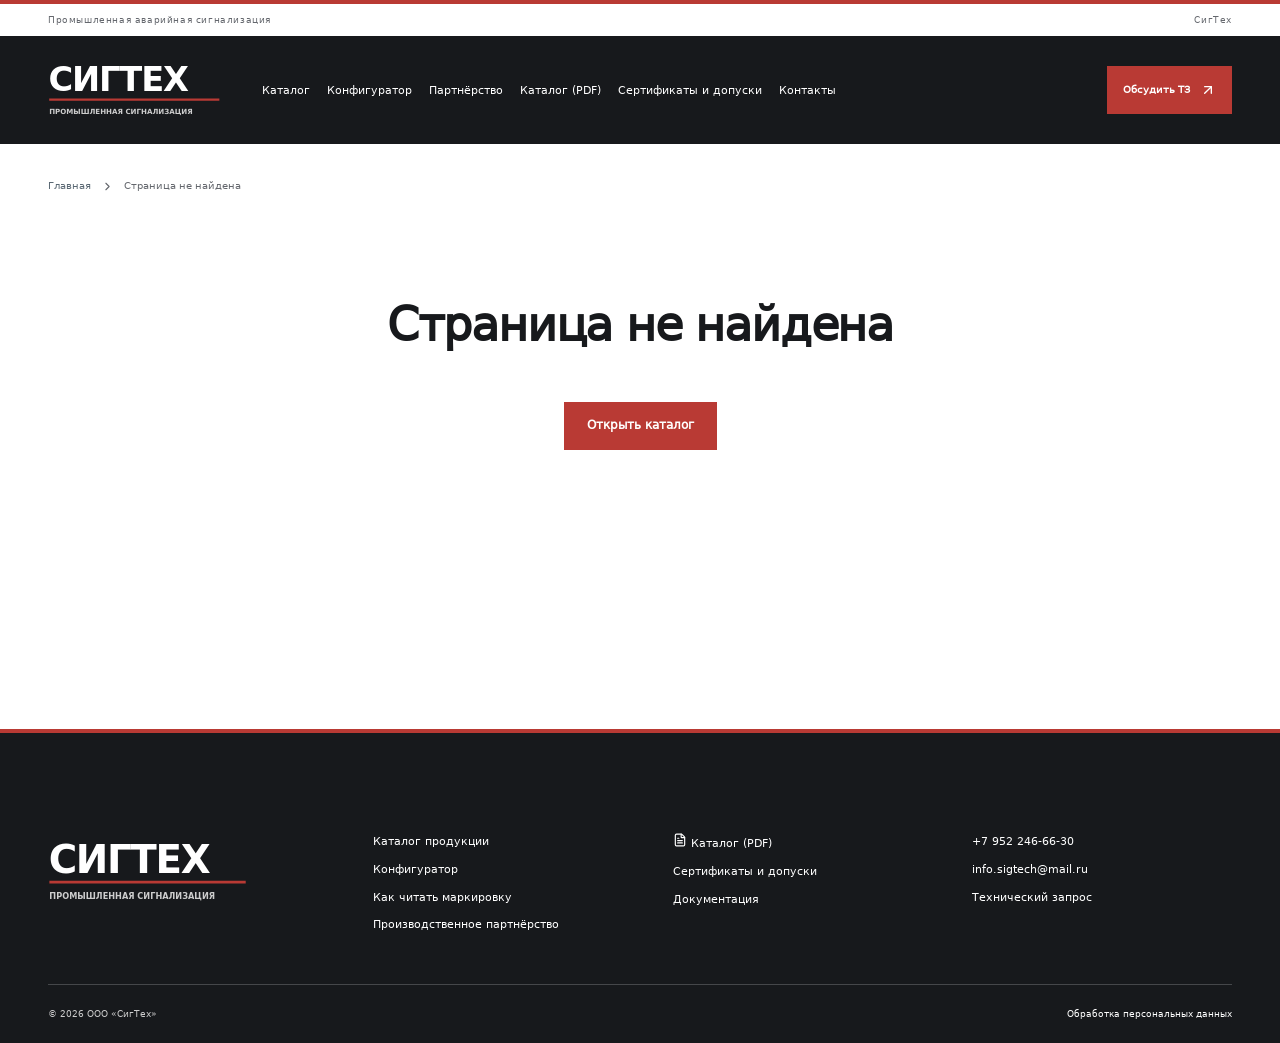
==== commit e9fc81e0: "Publish SigTech catalog and order configurator v5.2" ====
--- a/index.html
+++ b/index.html
@@ -1 +1 @@
-<!doctype html><html lang="ru"><head><meta charset="utf-8"><meta name="viewport" content="width=device-width,initial-scale=1"><meta name="description" content="Промышленные световые, звуковые и комбинированные оповещатели СигТех. Каталог и производственное сотрудничество."><title>СигТех — промышленные оповещатели</title><link rel="stylesheet" href="./style.css"></head><body><div id="root"></div><script src="./app.js" defer></script></body></html>+<!doctype html><html lang="ru"><head><meta charset="utf-8"><meta name="viewport" content="width=device-width,initial-scale=1"><meta name="description" content="Промышленные оповещатели СигТех. Каталог, конфигуратор и документация."><title>Промышленные оповещатели · СигТех</title><link rel="stylesheet" href="/style.css"></head><body><div id="root"></div><script src="/app.js" defer></script></body></html>
--- a/style.css
+++ b/style.css
@@ -1,24 +1,117 @@
-@import url('https://fonts.googleapis.com/css2?family=Golos+Text:wght@400;450;500;550;600;650;700;750;800&display=swap');
-:root{--ink:#1d2731;--orange:#ef761b;--muted:#727a80;--line:#e1e5e7;--pale:#f3f5f6}*{box-sizing:border-box}body{margin:0;font-family:'Golos Text',Arial,sans-serif;color:var(--ink);font-size:14px;line-height:1.6;background:#fff}a{color:inherit;text-decoration:none}button,input,select,textarea{font:inherit}button,a,input,textarea,select{-webkit-tap-highlight-color:transparent}button{cursor:pointer}button:disabled{opacity:.4;cursor:not-allowed}button{color:inherit}button:focus-visible,a:focus-visible,input:focus-visible,select:focus-visible,textarea:focus-visible{outline:3px solid #ef761b;outline-offset:4px}img{max-width:100%}h1,h2,h3,p{margin-top:0}h1{font-size:44px;line-height:1.16;font-weight:600;letter-spacing:-1.7px;margin-bottom:25px}h2{font-size:32px;line-height:1.25;font-weight:550;letter-spacing:-1px;margin-bottom:22px}h3{font-size:17px;line-height:1.4;font-weight:550}p{line-height:1.75}h2>span{color:var(--orange)}.wrap{max-width:1320px;padding:0 38px;margin:auto}.topbar{background:#f3f4f5;font-size:10px;color:#697178;border-bottom:1px solid var(--line)}.topbar .wrap{display:flex;justify-content:space-between;padding-top:8px;padding-bottom:8px}.topbar span:last-child{display:flex;gap:15px;align-items:center}.topbar i{width:3px;height:3px;background:var(--orange);border-radius:50%}header{background:white;position:relative;z-index:20;border-bottom:1px solid var(--line)}.header-inner{display:flex;gap:28px;height:94px;align-items:center;justify-content:space-between}.brand{display:flex;align-items:center;gap:10px;flex-shrink:0}.brand>span:last-child{font-size:28px;font-weight:750;letter-spacing:-1.1px;line-height:1.1}.brand small{display:block;font-size:6.6px;letter-spacing:1px;font-weight:500;margin-top:9px}.brand-icon{height:37px;width:36px;display:flex;gap:4px;align-items:center;transform:skew(-15deg)}.brand-icon i{width:7px;background:var(--orange);display:block}.brand-icon i:nth-child(1){height:17px}.brand-icon i:nth-child(2){height:33px}.brand-icon i:nth-child(3){height:24px}nav{display:flex;gap:25px;align-items:center}nav a{font-size:12px;font-weight:500;white-space:nowrap}nav a:hover,nav a.active{color:#c95b0b}.header-phone{font-size:12px;font-weight:600;white-space:nowrap}.btn{display:inline-flex;gap:22px;justify-content:center;align-items:center;min-height:48px;background:var(--orange);border:1px solid var(--orange);color:#141b22;padding:12px 22px;font-size:12px;font-weight:600;transition:background .2s;white-space:nowrap}.btn:hover{background:#ff8c33}.quote-btn{min-height:42px;padding:10px 15px;gap:12px}.quote-btn span{border-left:1px solid #9b4a1240;padding-left:12px;min-width:20px}.icon-btn{border:0;background:transparent;display:inline-flex;align-items:center;justify-content:center;min-width:40px;min-height:40px}.menu-toggle{display:none}.hero{background:#1c252c;color:white;position:relative;overflow:hidden}.hero-grid{position:absolute;inset:0;pointer-events:none;background-image:linear-gradient(#ffffff03 1px,transparent 1px),linear-gradient(90deg,#ffffff03 1px,transparent 1px);background-size:72px 72px}.hero-content{display:grid;grid-template-columns:1.12fr 1fr;min-height:590px}.hero-copy{padding:60px 0 0;position:relative;z-index:2}.eyebrow{font-size:10px;font-weight:550;letter-spacing:1.6px;color:#757f86;margin-bottom:22px;display:flex;align-items:center;gap:10px}.hero .eyebrow{color:#b2bbc1;font-size:9px}.eyebrow>span{height:5px;width:5px;background:var(--orange)}.hero h1{font-size:60px;line-height:1.08;letter-spacing:-2.5px;font-weight:500;margin-bottom:23px}.hero h1 em{font-style:normal;color:var(--orange)}.hero-desc{font-size:13px;line-height:1.8;max-width:390px;color:#aeb7bd;margin-bottom:30px}.hero-actions{display:flex;align-items:center;gap:28px;flex-wrap:wrap}.text-link{font-size:11px;font-weight:500;display:inline-flex;align-items:center;gap:12px;color:#e5e9ec;white-space:nowrap}.text-link:hover{color:var(--orange)}.text-link.dark{color:var(--ink)}.hero-foot{border-top:1px solid #ffffff18;display:flex;gap:28px;margin-top:44px;padding-top:22px;font-size:10px;color:#aab4bb}.hero-foot span{display:flex;align-items:center;gap:9px}.hero-foot svg{color:var(--orange)}.hero-art{position:relative;display:flex;align-items:center;justify-content:center;min-width:0}.hero-art>img{width:91%;image-rendering:auto;position:relative;z-index:1;transform:rotate(-6deg);filter:drop-shadow(20px 30px 20px #0008);margin-top:30px}.orbit{position:absolute;border:1px solid #ffffff10;border-radius:50%;width:425px;height:425px;left:50%;top:50%;transform:translate(-50%,-44%)}.o2{width:305px;height:305px;border-style:dashed}.art-cross{position:absolute;right:3px;top:48px;color:#65717a;font-size:20px}.art-caption{position:absolute;top:45px;left:50px;font-size:10px;z-index:2}.art-caption>span{display:block;color:#84929c;font-size:7px;letter-spacing:1.5px;margin-bottom:9px}.art-caption strong{font-weight:400;color:#b1bcc3;line-height:1.6}.art-link{display:flex;position:absolute;bottom:73px;right:0;background:#28343eaa;backdrop-filter:blur(10px);border:1px solid #ffffff20;padding:15px 18px;width:235px;justify-content:space-between;z-index:3}.art-link span{font-size:17px;font-weight:500}.art-link small{display:block;font-size:9px;color:#acb7bd;margin-top:3px}.art-link svg{color:var(--orange)}.art-coordinate{position:absolute;bottom:24px;right:0;font-size:7px;letter-spacing:1.3px;color:#6e7d87}.service-strip{background:#26313a;color:#c4cdd2}.service-strip .wrap{display:grid;grid-template-columns:1fr 1fr 1.2fr 1.25fr}.service-strip span,.service-strip a{display:flex;gap:10px;align-items:center;font-size:10px;padding:23px 20px;border-right:1px solid #ffffff10}.service-strip span:first-child{padding-left:0}.service-strip svg{width:18px;color:#f08b41}.service-strip a{border-right:0}.section{padding-top:70px;padding-bottom:70px}.section-head{display:flex;justify-content:space-between;gap:25px;align-items:flex-end;margin-bottom:30px}.section-head h2,.section-head h1{margin-bottom:0}.section-head .text-link{padding-bottom:5px}.section-head .eyebrow{margin-bottom:14px}.category-grid{display:grid;grid-template-columns:repeat(5,minmax(0,1fr));border:1px solid var(--line)}.category-card{padding:25px 23px 20px;border-right:1px solid var(--line);background:#fff;transition:background .2s}.category-card:last-child{border-right:0}.category-card:hover{background:var(--pale)}.category-top{display:flex;justify-content:space-between;align-items:flex-start;margin-bottom:28px}.category-top svg{width:31px;height:31px}.category-top span{font-size:9px;color:#9ca3a9}.category-card h3{font-size:15px;line-height:1.4;min-height:43px;margin-bottom:20px}.category-bottom{display:flex;align-items:center;justify-content:space-between}.category-bottom small{color:#858d94;font-size:10px}.category-bottom svg{color:#d46a20}.manufacture{background:#f1f3f4}.manufacture-inner{padding-top:60px;padding-bottom:60px;display:grid;grid-template-columns:1.1fr 1fr;gap:120px}.manufacture h2{font-size:37px}.manufacture p{font-size:12px;color:#75818a;max-width:410px}.manufacture .btn{margin-top:15px}.process>div{padding:0 0 22px 52px;position:relative;border-bottom:1px solid #d9dfe3;margin-bottom:22px}.process>div:last-child{margin-bottom:0;border:0;padding-bottom:0}.process span{position:absolute;left:0;top:0;color:#d86616;font-size:11px}.process h3{margin-bottom:5px;font-size:15px}.process p{margin:0;font-size:11px}.demo-note{font-size:10px;line-height:1.6;color:#7c858c;max-width:760px;margin-bottom:22px}.product-grid{display:grid;grid-template-columns:repeat(3,minmax(0,1fr));gap:22px}.product-card{min-width:0;border:1px solid var(--line);background:white}.product-visual{background:#f1f3f4;height:240px;position:relative;display:flex;justify-content:center;align-items:center;overflow:hidden}.product-visual>img{height:175px;width:auto;max-width:70%;object-fit:contain;transition:transform .25s}.product-visual:hover>img{transform:scale(1.06)}.visual-1>img{filter:saturate(.15)}.visual-2>img{transform:rotate(8deg)}.visual-2:hover>img{transform:rotate(8deg) scale(1.06)}.badge{position:absolute;left:17px;top:17px;padding:4px 8px;font-size:8px;letter-spacing:.2px;background:white;z-index:2}.badge.own{background:#e8ecea;color:#4f6960}.visual-no{position:absolute;top:17px;right:18px;color:#9ba4aa;font-size:9px}.demo-tag{position:absolute;right:15px;bottom:12px;color:#90999f;font-size:8px}.product-info{padding:22px}.micro{font-size:10px;letter-spacing:.6px;display:flex;justify-content:space-between;color:#6f7b83;margin-bottom:10px}.micro span{font-size:8px;letter-spacing:0;color:#889299}.product-info h3{font-size:17px;line-height:1.45;min-height:48px;margin-bottom:20px}.spec-line{display:flex;gap:7px;flex-wrap:wrap;margin-bottom:20px}.spec-line span{background:#f2f4f5;font-size:9px;padding:4px 7px;color:#626e77}.card-bottom{display:flex;justify-content:space-between;align-items:center;border-top:1px solid var(--line);padding-top:16px}.card-bottom>a:first-child{display:flex;gap:7px;align-items:center;font-size:10px}.add-small{height:32px;width:32px;background:#fff2e8;display:flex;align-items:center;justify-content:center;color:#d66b1c}.industries{background:#1e2931;color:#fff}.industries .eyebrow{color:#95a4ad}.industry-grid{display:grid;grid-template-columns:repeat(4,minmax(0,1fr));gap:35px;margin-top:40px}.industry-grid>div{border-top:1px solid #ffffff30;padding-top:20px}.industry-grid>div>span{display:flex;justify-content:space-between;color:#8296a3;font-size:10px;margin-bottom:36px}.industry-grid svg{color:var(--orange)}.industry-grid h3{font-size:18px}.industry-grid p{font-size:11px;color:#a1afb9}.contact-split{display:grid;grid-template-columns:1fr 1fr;gap:90px}.contact-split h2{font-size:35px}.contact-split p{font-size:12px;color:#7b858d}.big-phone{font-size:27px;display:block;margin-top:34px;font-weight:550}.big-email{display:block;margin-top:15px}.contact-details{border-top:1px solid var(--line);padding-top:30px;margin-top:35px}.request-form{display:flex;flex-direction:column;gap:18px}.form-grid{display:grid;grid-template-columns:1fr 1fr;gap:18px}label{display:flex;flex-direction:column;gap:8px;font-size:11px;font-weight:500;min-width:0}input,textarea,select{border:1px solid #dce1e5;border-radius:0;background:white;padding:12px 13px;width:100%;min-width:0;color:var(--ink);font-size:12px;outline-offset:2px}textarea{resize:vertical}input::placeholder,textarea::placeholder{color:#9aa2a8;font-size:11px}input[type=checkbox]{width:15px;height:15px;accent-color:var(--orange);flex-shrink:0;margin:2px 0}input[type=range]{padding:0;accent-color:var(--orange)}.request-form>.btn{align-self:flex-start;min-width:200px}.consent{flex-direction:row;font-weight:400;color:#7c858c;font-size:9px;line-height:1.6;align-items:flex-start;gap:10px}.consent a{text-decoration:underline}.honeypot{position:absolute;width:1px;height:1px;overflow:hidden;left:-9999px}.muted{color:#7b858e;font-size:11px}.request-form>small{margin-top:-7px;font-size:9px}.form-error{font-size:12px!important;color:#a72f29!important;background:#fff0ed;padding:12px;border:1px solid #efc8c0}.upload-label{border:1px dashed #c8d1d7;padding:15px}.upload-label input{border:0;padding:4px 0;font-size:10px}.upload-label small{color:#7b858c;font-size:9px}.form-box{padding:30px;background:var(--pale);border:1px solid var(--line)}.form-box h2{font-size:22px}.inner{min-height:65vh}.breadcrumbs{font-size:10px;color:#8c969c;display:flex;align-items:center;gap:10px;margin-bottom:40px}.breadcrumbs a{color:#596772}.intro{font-size:14px;color:#6f7b84;max-width:760px;margin-bottom:35px}.catalog-search{display:flex;align-items:center;gap:15px;padding:9px 10px 9px 18px;background:#f2f4f6;border:1px solid var(--line);margin-bottom:30px}.catalog-search input{border:0;background:transparent;padding:8px 0;font-size:13px;flex:1}.catalog-search svg{flex-shrink:0}.catalog-search .btn{min-height:41px}.catalog-layout{display:grid;grid-template-columns:225px minmax(0,1fr);gap:36px}.filter-panel{border:1px solid var(--line);padding:20px;align-self:start}.filter-title{display:flex;align-items:center;justify-content:space-between;margin-bottom:25px}.filter-title h3{font-size:16px;margin:0}.link{color:#b65611;font-size:11px;background:none;border:0;padding:0}.filter-panel label{margin-bottom:20px}.filter-panel select{font-size:10px;padding:10px 6px}.filter-panel fieldset{border:0;padding:0;margin:0 0 20px}.filter-panel legend{font-size:11px;font-weight:500;margin-bottom:14px}.filter-panel .check-label{display:flex;flex-direction:row;gap:9px;align-items:center;font-size:10px;font-weight:400;margin-bottom:10px}.results-bar{display:flex;justify-content:space-between;align-items:center;margin-bottom:18px;font-size:11px;gap:12px}.sort-label{display:flex;flex-direction:row;align-items:center;gap:8px;font-size:10px}.sort-label select{font-size:10px;border:0;background:var(--pale);padding:10px}.catalog-products{gap:16px}.catalog-products .product-visual{height:185px}.catalog-products .product-visual img{height:135px}.catalog-products .product-info{padding:17px}.catalog-products .product-info h3{font-size:14px;min-height:42px}.catalog-products .micro{font-size:9px}.catalog-products .micro span{display:none}.filter-chip{display:inline-flex;align-items:center;gap:10px;border:0;padding:7px 10px;background:#fff0e4;color:#a95417;font-size:10px;margin-bottom:17px}.filter-toggle,.mobile-only{display:none}.empty{text-align:center;padding:65px 20px;display:flex;flex-direction:column;align-items:center;gap:10px}.empty>svg{color:#b1bcc5;margin-bottom:15px}.empty h2{font-size:25px}.empty p{color:#7f8a91;font-size:12px}.empty .btn{margin-top:15px}.pagination{display:flex;justify-content:center;gap:8px;margin-top:30px}.pagination button{border:1px solid var(--line);background:white;min-width:38px;min-height:38px}.selected{border-color:var(--orange)!important;background:#fff3e9!important}.product-detail{display:grid;grid-template-columns:1fr 1fr;gap:65px}.detail-photo{position:relative;background:var(--pale);min-height:450px;display:flex;flex-direction:column;align-items:center;justify-content:center}.detail-photo button{width:100%;height:90%;background:none;border:0;cursor:zoom-in}.detail-photo img{height:290px;max-width:80%;object-fit:contain}.photo-label{position:absolute;bottom:20px;left:20px;right:20px;font-size:9px;color:#8a959d;display:flex;justify-content:space-between}.detail-copy h1{font-size:35px}.detail-copy .eyebrow{margin-bottom:14px;font-size:9px}.detail-specs{display:flex;gap:35px;border-top:1px solid var(--line);border-bottom:1px solid var(--line);padding:20px 0;margin:25px 0}.detail-specs span{font-size:9px;color:#7b858c}.detail-specs strong{font-size:20px;display:block;color:var(--ink);font-weight:500}.detail-copy h3{font-size:14px}.input-title{font-size:10px;color:#7c878f;margin:20px 0 10px}.options{display:flex;gap:8px;flex-wrap:wrap}.options button{border:1px solid var(--line);background:white;padding:9px 13px;display:flex;align-items:center;gap:6px;font-size:11px;min-height:40px}.options button:disabled{text-decoration:line-through}.color-dot{width:10px;height:10px;border-radius:50%}.sku{background:var(--pale);padding:13px 15px;display:flex;justify-content:space-between;font-size:10px;color:#75818a;margin-top:25px;gap:10px}.sku code{color:var(--ink);font-size:11px;overflow-wrap:anywhere}.detail-add{display:flex;gap:15px;margin:20px 0 12px}.quantity{display:flex;border:1px solid var(--line);align-items:center;max-width:130px;background:white;flex-shrink:0;height:47px}.quantity button{border:0;background:none;display:flex;align-items:center;justify-content:center;min-width:33px;height:44px}.quantity input{border:0;text-align:center;padding:0;width:48px;-moz-appearance:textfield;font-size:12px}.quantity input::-webkit-inner-spin-button{appearance:none}.tabs{display:flex;gap:35px;border-bottom:1px solid var(--line);margin-top:55px;overflow:auto}.tabs button{border:0;border-bottom:2px solid transparent;background:none;padding:16px 0;font-size:12px;white-space:nowrap}.tabs button.active{border-bottom-color:var(--orange)}.tab-content{padding:32px 0 40px;max-width:850px;min-height:240px}.tab-content h2{font-size:24px}.tab-content p{font-size:13px;color:#6b7882}.table-scroll{overflow:auto}table{border-collapse:collapse;width:100%;font-size:12px}th,td{border-bottom:1px solid var(--line);text-align:left;padding:13px 15px}th{font-weight:400;color:#74818a;background:var(--pale);width:50%}.document-group{margin:35px 0}.document-group h2{font-size:23px}.document-row{display:flex;align-items:center;gap:18px;border:1px solid var(--line);padding:20px;margin-top:-1px;font-size:12px}.document-row>svg:first-child{color:#dc7428}.document-row>svg:last-child{margin-left:auto}.document-row small{display:block;color:#85919a;font-size:10px;margin-top:5px}.notice{font-size:11px;padding:14px 30px;background:#fff4e8;color:#805320}.notice.inline{padding:22px;margin-top:40px;border-left:2px solid var(--orange)}.heading-count{font-size:16px;background:var(--pale);display:inline-flex;width:34px;height:34px;align-items:center;justify-content:center;margin-left:20px;vertical-align:middle;letter-spacing:0}.quote-layout{display:grid;grid-template-columns:minmax(0,1.25fr) minmax(0,1fr);gap:40px}.quote-table-head{display:flex;justify-content:space-between;border-bottom:1px solid var(--line);padding:15px 0;font-size:10px;color:#7e8b95}.quote-row{display:flex;align-items:center;gap:15px;padding:22px 0;border-bottom:1px solid var(--line);margin-bottom:18px}.quote-row img{width:60px;height:65px;object-fit:contain}.quote-row>div:nth-child(2){flex:1;min-width:0}.quote-row h3{font-size:12px;margin-bottom:5px}.quote-row code{font-size:9px;overflow-wrap:anywhere}.quote-row p{font-size:9px;color:#85919b;margin:4px 0 0}.quote-row .quantity{height:37px;max-width:100px}.quote-row .quantity button{min-width:28px;height:35px}.quote-row .quantity input{width:38px}.quote-row>.icon-btn{min-width:25px}.quote-note{display:flex;gap:15px;margin-top:40px;padding:18px;background:var(--pale);color:#8c969d}.quote-note p{font-size:10px;margin:0}.quote-note svg{flex-shrink:0}.about-grid{display:grid;grid-template-columns:1.1fr 1fr;gap:90px;margin-top:40px}.about-grid h2{font-size:24px;margin-top:30px}.about-grid p{font-size:13px;color:#72808b}.about-art{background:var(--pale);padding:50px;display:flex;flex-direction:column;align-items:center}.about-art img{max-height:300px}.about-art small{font-size:10px;color:#919ba1;margin-top:35px}.legal{max-width:800px}.legal h2{font-size:24px;margin-top:35px}.legal p{color:#72808a}.success{max-width:650px;text-align:center;margin:20px auto 50px}.success>svg{color:#6a9273;margin-bottom:25px}.success .eyebrow{justify-content:center}.success strong{font-size:24px;letter-spacing:1px;display:block;margin-bottom:25px}.success p{color:#7e8b95}.success .btn{margin-top:20px}.admin-form{max-width:800px;display:flex;flex-direction:column;gap:22px;margin-top:30px}.admin-form h3{margin:10px 0 0}.admin-image{width:90px}.admin-product{display:flex;justify-content:space-between;align-items:center;width:100%;padding:22px;border:1px solid var(--line);background:white;margin-top:-1px;text-align:left;gap:20px}.admin-product small{display:block;font-size:10px;color:#7c8991;margin-top:7px}.admin-product>span:last-child{display:flex;align-items:center;gap:20px;font-size:11px}.admin-quote{border:1px solid var(--line);padding:22px;margin-bottom:15px}.admin-quote summary{display:flex;justify-content:space-between;gap:20px;cursor:pointer;font-size:12px}.admin-quote p{font-size:12px}.admin-quote .hero-actions{margin-top:25px}.variant-row{display:flex;gap:15px;align-items:flex-end}.variant-row label{flex:1}.secondary{border:1px solid var(--line);background:white}.lightbox{position:fixed;inset:0;background:#17212bea;backdrop-filter:blur(8px);z-index:100;display:flex;align-items:center;justify-content:center}.lightbox>button{position:absolute;top:25px;right:25px;background:#fff;color:#1d2731}.lightbox>img{width:500px;max-width:80vw;max-height:80vh;object-fit:contain;image-rendering:auto}.toast{position:fixed;bottom:25px;left:50%;transform:translateX(-50%);background:white;color:var(--ink);box-shadow:0 8px 40px #0002;display:flex;align-items:center;gap:12px;padding:18px 20px;border:1px solid var(--line);font-size:11px;z-index:90;max-width:95vw}.toast>svg{color:#6e9278;flex-shrink:0}.toast a{white-space:nowrap;color:#b65511}.toast button{border:0;background:none;display:flex}footer{background:#f0f2f3}.footer-top{display:grid;grid-template-columns:1.1fr 1fr 1fr 1fr;gap:50px;padding:50px 0}.footer-top .brand{align-self:start}.footer-top p{font-size:11px;color:#7b8790}.footer-top>div{display:flex;flex-direction:column;gap:10px;font-size:11px}.footer-bottom{display:flex;justify-content:space-between;gap:20px;border-top:1px solid #dce1e4;padding:22px 0;color:#8a959d;font-size:9px}
+:root{--ink:#17191C;--orange:#B93A34;--muted:#64676D;--line:#CDCDCD;--pale:#F3F3F3}*{box-sizing:border-box}body{margin:0;font-family:'Golos Text',Arial,sans-serif;color:var(--ink);font-size:14px;line-height:1.6;background:#fff}a{color:inherit;text-decoration:none}button,input,select,textarea{font:inherit}button,a,input,textarea,select{-webkit-tap-highlight-color:transparent}button{cursor:pointer}button:disabled{opacity:.4;cursor:not-allowed}button{color:inherit}button:focus-visible,a:focus-visible,input:focus-visible,select:focus-visible,textarea:focus-visible{outline:3px solid #B93A34;outline-offset:4px}img{max-width:100%}h1,h2,h3,p{margin-top:0}h1{font-size:44px;line-height:1.16;font-weight:600;letter-spacing:-1.7px;margin-bottom:25px}h2{font-size:32px;line-height:1.25;font-weight:550;letter-spacing:-1px;margin-bottom:22px}h3{font-size:17px;line-height:1.4;font-weight:550}p{line-height:1.75}h2>span{color:var(--orange)}.wrap{max-width:1320px;padding:0 38px;margin:auto}.topbar{background:#f3f4f5;font-size:10px;color:#697178;border-bottom:1px solid var(--line)}.topbar .wrap{display:flex;justify-content:space-between;padding-top:8px;padding-bottom:8px}.topbar span:last-child{display:flex;gap:15px;align-items:center}.topbar i{width:3px;height:3px;background:var(--orange);border-radius:50%}header{background:white;position:relative;z-index:20;border-bottom:1px solid var(--line)}.header-inner{display:flex;gap:28px;height:94px;align-items:center;justify-content:space-between}.brand{display:flex;align-items:center;gap:10px;flex-shrink:0}.brand>span:last-child{font-size:28px;font-weight:750;letter-spacing:-1.1px;line-height:1.1}.brand small{display:block;font-size:6.6px;letter-spacing:1px;font-weight:500;margin-top:9px}.brand-icon{height:37px;width:36px;display:flex;gap:4px;align-items:center;transform:skew(-15deg)}.brand-icon i{width:7px;background:var(--orange);display:block}.brand-icon i:nth-child(1){height:17px}.brand-icon i:nth-child(2){height:33px}.brand-icon i:nth-child(3){height:24px}nav{display:flex;gap:25px;align-items:center}nav a{font-size:12px;font-weight:500;white-space:nowrap}nav a:hover,nav a.active{color:#c95b0b}.header-phone{font-size:12px;font-weight:600;white-space:nowrap}.btn{display:inline-flex;gap:22px;justify-content:center;align-items:center;min-height:48px;background:var(--orange);border:1px solid var(--orange);color:#141b22;padding:12px 22px;font-size:12px;font-weight:600;transition:background .2s;white-space:nowrap}.btn:hover{background:#ff8c33}.quote-btn{min-height:42px;padding:10px 15px;gap:12px}.quote-btn span{border-left:1px solid #9b4a1240;padding-left:12px;min-width:20px}.icon-btn{border:0;background:transparent;display:inline-flex;align-items:center;justify-content:center;min-width:40px;min-height:40px}.menu-toggle{display:none}.hero{background:#1c252c;color:white;position:relative;overflow:hidden}.hero-grid{position:absolute;inset:0;pointer-events:none;background-image:linear-gradient(#ffffff03 1px,transparent 1px),linear-gradient(90deg,#ffffff03 1px,transparent 1px);background-size:72px 72px}.hero-content{display:grid;grid-template-columns:1.12fr 1fr;min-height:590px}.hero-copy{padding:60px 0 0;position:relative;z-index:2}.eyebrow{font-size:10px;font-weight:550;letter-spacing:1.6px;color:#757f86;margin-bottom:22px;display:flex;align-items:center;gap:10px}.hero .eyebrow{color:#b2bbc1;font-size:9px}.eyebrow>span{height:5px;width:5px;background:var(--orange)}.hero h1{font-size:60px;line-height:1.08;letter-spacing:-2.5px;font-weight:500;margin-bottom:23px}.hero h1 em{font-style:normal;color:var(--orange)}.hero-desc{font-size:13px;line-height:1.8;max-width:390px;color:#aeb7bd;margin-bottom:30px}.hero-actions{display:flex;align-items:center;gap:28px;flex-wrap:wrap}.text-link{font-size:11px;font-weight:500;display:inline-flex;align-items:center;gap:12px;color:#e5e9ec;white-space:nowrap}.text-link:hover{color:var(--orange)}.text-link.dark{color:var(--ink)}.hero-foot{border-top:1px solid #ffffff18;display:flex;gap:28px;margin-top:44px;padding-top:22px;font-size:10px;color:#aab4bb}.hero-foot span{display:flex;align-items:center;gap:9px}.hero-foot svg{color:var(--orange)}.hero-art{position:relative;display:flex;align-items:center;justify-content:center;min-width:0}.hero-art>img{width:91%;image-rendering:auto;position:relative;z-index:1;transform:rotate(-6deg);filter:drop-shadow(20px 30px 20px #0008);margin-top:30px}.orbit{position:absolute;border:1px solid #ffffff10;border-radius:50%;width:425px;height:425px;left:50%;top:50%;transform:translate(-50%,-44%)}.o2{width:305px;height:305px;border-style:dashed}.art-cross{position:absolute;right:3px;top:48px;color:#65717a;font-size:20px}.art-caption{position:absolute;top:45px;left:50px;font-size:10px;z-index:2}.art-caption>span{display:block;color:#84929c;font-size:7px;letter-spacing:1.5px;margin-bottom:9px}.art-caption strong{font-weight:400;color:#b1bcc3;line-height:1.6}.art-link{display:flex;position:absolute;bottom:73px;right:0;background:#28343eaa;backdrop-filter:blur(10px);border:1px solid #ffffff20;padding:15px 18px;width:235px;justify-content:space-between;z-index:3}.art-link span{font-size:17px;font-weight:500}.art-link small{display:block;font-size:9px;color:#acb7bd;margin-top:3px}.art-link svg{color:var(--orange)}.art-coordinate{position:absolute;bottom:24px;right:0;font-size:7px;letter-spacing:1.3px;color:#6e7d87}.service-strip{background:#26313a;color:#c4cdd2}.service-strip .wrap{display:grid;grid-template-columns:1fr 1fr 1.2fr 1.25fr}.service-strip span,.service-strip a{display:flex;gap:10px;align-items:center;font-size:10px;padding:23px 20px;border-right:1px solid #ffffff10}.service-strip span:first-child{padding-left:0}.service-strip svg{width:18px;color:#f08b41}.service-strip a{border-right:0}.section{padding-top:70px;padding-bottom:70px}.section-head{display:flex;justify-content:space-between;gap:25px;align-items:flex-end;margin-bottom:30px}.section-head h2,.section-head h1{margin-bottom:0}.section-head .text-link{padding-bottom:5px}.section-head .eyebrow{margin-bottom:14px}.category-grid{display:grid;grid-template-columns:repeat(5,minmax(0,1fr));border:1px solid var(--line)}.category-card{padding:25px 23px 20px;border-right:1px solid var(--line);background:#fff;transition:background .2s}.category-card:hover{background:var(--pale)}.category-top{display:flex;justify-content:space-between;align-items:flex-start;margin-bottom:28px}.category-top svg{width:31px;height:31px}.category-top span{font-size:9px;color:#9ca3a9}.category-card h3{font-size:15px;line-height:1.4;min-height:43px;margin-bottom:20px}.category-bottom{display:flex;align-items:center;justify-content:space-between}.category-bottom small{color:#858d94;font-size:10px}.category-bottom svg{color:#d46a20}.manufacture{background:#f1f3f4}.manufacture-inner{padding-top:60px;padding-bottom:60px;display:grid;grid-template-columns:1.1fr 1fr;gap:120px}.manufacture h2{font-size:37px}.manufacture p{font-size:12px;color:#75818a;max-width:410px}.manufacture .btn{margin-top:15px}.process>div{padding:0 0 22px 52px;position:relative;border-bottom:1px solid #d9dfe3;margin-bottom:22px}.process>div:last-child{margin-bottom:0;border:0;padding-bottom:0}.process span{position:absolute;left:0;top:0;color:#d86616;font-size:11px}.process h3{margin-bottom:5px;font-size:15px}.process p{margin:0;font-size:11px}.demo-note{font-size:10px;line-height:1.6;color:#7c858c;max-width:760px;margin-bottom:22px}.product-grid{display:grid;grid-template-columns:repeat(3,minmax(0,1fr));gap:22px}.product-card{min-width:0;border:1px solid var(--line);background:white}.product-visual{background:#f1f3f4;height:240px;position:relative;display:flex;justify-content:center;align-items:center;overflow:hidden}.product-visual>img{height:175px;width:auto;max-width:70%;object-fit:contain;transition:transform .25s}.product-visual:hover>img{transform:scale(1.06)}.visual-1>img{filter:saturate(.15)}.visual-2>img{transform:rotate(8deg)}.visual-2:hover>img{transform:rotate(8deg) scale(1.06)}.badge{position:absolute;left:17px;top:17px;padding:4px 8px;font-size:8px;letter-spacing:.2px;background:white;z-index:2}.badge.own{background:#e8ecea;color:#4f6960}.visual-no{position:absolute;top:17px;right:18px;color:#9ba4aa;font-size:9px}.demo-tag{position:absolute;right:15px;bottom:12px;color:#90999f;font-size:8px}.product-info{padding:22px}.micro{font-size:10px;letter-spacing:.6px;display:flex;justify-content:space-between;color:#6f7b83;margin-bottom:10px}.micro span{font-size:8px;letter-spacing:0;color:#889299}.product-info h3{font-size:17px;line-height:1.45;min-height:48px;margin-bottom:20px}.spec-line{display:flex;gap:7px;flex-wrap:wrap;margin-bottom:20px}.spec-line span{background:#f2f4f5;font-size:9px;padding:4px 7px;color:#626e77}.card-bottom{display:flex;justify-content:space-between;align-items:center;border-top:1px solid var(--line);padding-top:16px}.card-bottom>a:first-child{display:flex;gap:7px;align-items:center;font-size:10px}.add-small{height:32px;width:32px;background:#fff2e8;display:flex;align-items:center;justify-content:center;color:#B93A34}.industries{background:#1e2931;color:#fff}.industries .eyebrow{color:#95a4ad}.industry-grid{display:grid;grid-template-columns:repeat(4,minmax(0,1fr));gap:35px;margin-top:40px}.industry-grid>div{border-top:1px solid #ffffff30;padding-top:20px}.industry-grid>div>span{display:flex;justify-content:space-between;color:#8296a3;font-size:10px;margin-bottom:36px}.industry-grid svg{color:var(--orange)}.industry-grid h3{font-size:18px}.industry-grid p{font-size:11px;color:#a1afb9}.contact-split{display:grid;grid-template-columns:1fr 1fr;gap:90px}.contact-split h2{font-size:35px}.contact-split p{font-size:12px;color:#7b858d}.big-phone{font-size:27px;display:block;margin-top:34px;font-weight:550}.big-email{display:block;margin-top:15px}.contact-details{border-top:1px solid var(--line);padding-top:30px;margin-top:35px}.request-form{display:flex;flex-direction:column;gap:18px}.form-grid{display:grid;grid-template-columns:1fr 1fr;gap:18px}label{display:flex;flex-direction:column;gap:8px;font-size:11px;font-weight:500;min-width:0}input,textarea,select{border:1px solid #dce1e5;border-radius:0;background:white;padding:12px 13px;width:100%;min-width:0;color:var(--ink);font-size:12px;outline-offset:2px}textarea{resize:vertical}input::placeholder,textarea::placeholder{color:#9aa2a8;font-size:11px}input[type=checkbox]{width:15px;height:15px;accent-color:var(--orange);flex-shrink:0;margin:2px 0}input[type=range]{padding:0;accent-color:var(--orange)}.request-form>.btn{align-self:flex-start;min-width:200px}.consent{flex-direction:row;font-weight:400;color:#7c858c;font-size:9px;line-height:1.6;align-items:flex-start;gap:10px}.consent a{text-decoration:underline}.honeypot{position:absolute;width:1px;height:1px;overflow:hidden;left:-9999px}.muted{color:#7b858e;font-size:11px}.request-form>small{margin-top:-7px;font-size:9px}.form-error{font-size:12px!important;color:#a72f29!important;background:#fff0ed;padding:12px;border:1px solid #efc8c0}.upload-label{border:1px dashed #c8d1d7;padding:15px}.upload-label input{border:0;padding:4px 0;font-size:10px}.upload-label small{color:#7b858c;font-size:9px}.form-box{padding:30px;background:var(--pale);border:1px solid var(--line)}.form-box h2{font-size:22px}.inner{min-height:65vh}.breadcrumbs{font-size:10px;color:#8c969c;display:flex;align-items:center;gap:10px;margin-bottom:40px}.breadcrumbs a{color:#596772}.intro{font-size:14px;color:#6f7b84;max-width:760px;margin-bottom:35px}.catalog-search{display:flex;align-items:center;gap:15px;padding:9px 10px 9px 18px;background:#f2f4f6;border:1px solid var(--line);margin-bottom:30px}.catalog-search input{border:0;background:transparent;padding:8px 0;font-size:13px;flex:1}.catalog-search svg{flex-shrink:0}.catalog-search .btn{min-height:41px}.catalog-layout{display:grid;grid-template-columns:225px minmax(0,1fr);gap:36px}.filter-panel{border:1px solid var(--line);padding:20px;align-self:start}.filter-title{display:flex;align-items:center;justify-content:space-between;margin-bottom:25px}.filter-title h3{font-size:16px;margin:0}.link{color:#b65611;font-size:11px;background:none;border:0;padding:0}.filter-panel label{margin-bottom:20px}.filter-panel select{font-size:10px;padding:10px 6px}.filter-panel fieldset{border:0;padding:0;margin:0 0 20px}.filter-panel legend{font-size:11px;font-weight:500;margin-bottom:14px}.filter-panel .check-label{display:flex;flex-direction:row;gap:9px;align-items:center;font-size:10px;font-weight:400;margin-bottom:10px}.results-bar{display:flex;justify-content:space-between;align-items:center;margin-bottom:18px;font-size:11px;gap:12px}.sort-label{display:flex;flex-direction:row;align-items:center;gap:8px;font-size:10px}.sort-label select{font-size:10px;border:0;background:var(--pale);padding:10px}.catalog-products{gap:16px}.catalog-products .product-visual{height:185px}.catalog-products .product-visual img{height:135px}.catalog-products .product-info{padding:17px}.catalog-products .product-info h3{font-size:14px;min-height:42px}.catalog-products .micro{font-size:9px}.catalog-products .micro span{display:none}.filter-chip{display:inline-flex;align-items:center;gap:10px;border:0;padding:7px 10px;background:#FAEFEE;color:#a95417;font-size:10px;margin-bottom:17px}.filter-toggle,.mobile-only{display:none}.empty{text-align:center;padding:65px 20px;display:flex;flex-direction:column;align-items:center;gap:10px}.empty>svg{color:#b1bcc5;margin-bottom:15px}.empty h2{font-size:25px}.empty p{color:#7f8a91;font-size:12px}.empty .btn{margin-top:15px}.pagination{display:flex;justify-content:center;gap:8px;margin-top:30px}.pagination button{border:1px solid var(--line);background:white;min-width:38px;min-height:38px}.selected{border-color:var(--orange)!important;background:#fff3e9!important}.product-detail{display:grid;grid-template-columns:1fr 1fr;gap:65px}.detail-photo{position:relative;background:var(--pale);min-height:450px;display:flex;flex-direction:column;align-items:center;justify-content:center}.detail-photo button{width:100%;height:90%;background:none;border:0;cursor:zoom-in}.detail-photo img{height:290px;max-width:80%;object-fit:contain}.photo-label{position:absolute;bottom:20px;left:20px;right:20px;font-size:9px;color:#8a959d;display:flex;justify-content:space-between}.detail-copy h1{font-size:35px}.detail-copy .eyebrow{margin-bottom:14px;font-size:9px}.detail-specs{display:flex;gap:35px;border-top:1px solid var(--line);border-bottom:1px solid var(--line);padding:20px 0;margin:25px 0}.detail-specs span{font-size:9px;color:#7b858c}.detail-specs strong{font-size:20px;display:block;color:var(--ink);font-weight:500}.detail-copy h3{font-size:14px}.input-title{font-size:10px;color:#7c878f;margin:20px 0 10px}.options{display:flex;gap:8px;flex-wrap:wrap}.options button{border:1px solid var(--line);background:white;padding:9px 13px;display:flex;align-items:center;gap:6px;font-size:11px;min-height:40px}.options button:disabled{text-decoration:line-through}.color-dot{width:10px;height:10px;border-radius:50%}.sku{background:var(--pale);padding:13px 15px;display:flex;justify-content:space-between;font-size:10px;color:#75818a;margin-top:25px;gap:10px}.sku code{color:var(--ink);font-size:11px;overflow-wrap:anywhere}.detail-add{display:flex;gap:15px;margin:20px 0 12px}.quantity{display:flex;border:1px solid var(--line);align-items:center;max-width:130px;background:white;flex-shrink:0;height:47px}.quantity button{border:0;background:none;display:flex;align-items:center;justify-content:center;min-width:33px;height:44px}.quantity input{border:0;text-align:center;padding:0;width:48px;-moz-appearance:textfield;font-size:12px}.quantity input::-webkit-inner-spin-button{appearance:none}.tabs{display:flex;gap:35px;border-bottom:1px solid var(--line);margin-top:55px;overflow:auto}.tabs button{border:0;border-bottom:2px solid transparent;background:none;padding:16px 0;font-size:12px;white-space:nowrap}.tabs button.active{border-bottom-color:var(--orange)}.tab-content{padding:32px 0 40px;max-width:850px;min-height:240px}.tab-content h2{font-size:24px}.tab-content p{font-size:13px;color:#6b7882}.table-scroll{overflow:auto}table{border-collapse:collapse;width:100%;font-size:12px}th,td{border-bottom:1px solid var(--line);text-align:left;padding:13px 15px}th{font-weight:400;color:#74818a;background:var(--pale);width:50%}.document-group{margin:35px 0}.document-group h2{font-size:23px}.document-row{display:flex;align-items:center;gap:18px;border:1px solid var(--line);padding:20px;margin-top:-1px;font-size:12px}.document-row>svg:first-child{color:#dc7428}.document-row>svg:last-child{margin-left:auto}.document-row small{display:block;color:#85919a;font-size:10px;margin-top:5px}.notice{font-size:11px;padding:14px 30px;background:#fff4e8;color:#805320}.notice.inline{padding:22px;margin-top:40px;border-left:2px solid var(--orange)}.heading-count{font-size:16px;background:var(--pale);display:inline-flex;width:34px;height:34px;align-items:center;justify-content:center;margin-left:20px;vertical-align:middle;letter-spacing:0}.quote-layout{display:grid;grid-template-columns:minmax(0,1.25fr) minmax(0,1fr);gap:40px}.quote-table-head{display:flex;justify-content:space-between;border-bottom:1px solid var(--line);padding:15px 0;font-size:10px;color:#7e8b95}.quote-row{display:flex;align-items:center;gap:15px;padding:22px 0;border-bottom:1px solid var(--line);margin-bottom:18px}.quote-row img{width:60px;height:65px;object-fit:contain}.quote-row>div:nth-child(2){flex:1;min-width:0}.quote-row h3{font-size:12px;margin-bottom:5px}.quote-row code{font-size:9px;overflow-wrap:anywhere}.quote-row p{font-size:9px;color:#85919b;margin:4px 0 0}.quote-row .quantity{height:37px;max-width:100px}.quote-row .quantity button{min-width:28px;height:35px}.quote-row .quantity input{width:38px}.quote-row>.icon-btn{min-width:25px}.quote-note{display:flex;gap:15px;margin-top:40px;padding:18px;background:var(--pale);color:#8c969d}.quote-note p{font-size:10px;margin:0}.quote-note svg{flex-shrink:0}.about-grid{display:grid;grid-template-columns:1.1fr 1fr;gap:90px;margin-top:40px}.about-grid h2{font-size:24px;margin-top:30px}.about-grid p{font-size:13px;color:#72808b}.about-art{background:var(--pale);padding:50px;display:flex;flex-direction:column;align-items:center}.about-art img{max-height:300px}.about-art small{font-size:10px;color:#919ba1;margin-top:35px}.legal{max-width:800px}.legal h2{font-size:24px;margin-top:35px}.legal p{color:#72808a}.success{max-width:650px;text-align:center;margin:20px auto 50px}.success>svg{color:#6a9273;margin-bottom:25px}.success .eyebrow{justify-content:center}.success strong{font-size:24px;letter-spacing:1px;display:block;margin-bottom:25px}.success p{color:#7e8b95}.success .btn{margin-top:20px}.admin-form{max-width:800px;display:flex;flex-direction:column;gap:22px;margin-top:30px}.admin-form h3{margin:10px 0 0}.admin-image{width:90px}.admin-product{display:flex;justify-content:space-between;align-items:center;width:100%;padding:22px;border:1px solid var(--line);background:white;margin-top:-1px;text-align:left;gap:20px}.admin-product small{display:block;font-size:10px;color:#7c8991;margin-top:7px}.admin-product>span:last-child{display:flex;align-items:center;gap:20px;font-size:11px}.admin-quote{border:1px solid var(--line);padding:22px;margin-bottom:15px}.admin-quote summary{display:flex;justify-content:space-between;gap:20px;cursor:pointer;font-size:12px}.admin-quote p{font-size:12px}.admin-quote .hero-actions{margin-top:25px}.variant-row{display:flex;gap:15px;align-items:flex-end}.variant-row label{flex:1}.secondary{border:1px solid var(--line);background:white}.lightbox{position:fixed;inset:0;background:#17212bea;backdrop-filter:blur(8px);z-index:100;display:flex;align-items:center;justify-content:center}.lightbox>button{position:absolute;top:25px;right:25px;background:#fff;color:#17191C}.lightbox>img{width:500px;max-width:80vw;max-height:80vh;object-fit:contain;image-rendering:auto}.toast{position:fixed;bottom:25px;left:50%;transform:translateX(-50%);background:white;color:var(--ink);box-shadow:0 8px 40px #0002;display:flex;align-items:center;gap:12px;padding:18px 20px;border:1px solid var(--line);font-size:11px;z-index:90;max-width:95vw}.toast>svg{color:#6e9278;flex-shrink:0}.toast a{white-space:nowrap;color:#b65511}.toast button{border:0;background:none;display:flex}footer{background:#f0f2f3}.footer-top{display:grid;grid-template-columns:1.1fr 1fr 1fr 1fr;gap:50px;padding:50px 0}.footer-top .brand{align-self:start}.footer-top p{font-size:11px;color:#7b8790}.footer-top>div{display:flex;flex-direction:column;gap:10px;font-size:11px}.footer-bottom{display:flex;justify-content:space-between;gap:20px;border-top:1px solid #dce1e4;padding:22px 0;color:#8a959d;font-size:9px}
 @media(min-width:1441px){.hero-content{min-height:650px}.hero-copy{padding-top:75px}.hero h1{font-size:68px}}
 @media(max-width:1200px){.wrap{padding-left:28px;padding-right:28px}.header-inner{gap:20px}nav{gap:18px}.header-phone{display:none}.hero h1{font-size:54px}.hero-actions{gap:20px}.hero .text-link{font-size:10px}.manufacture-inner{gap:60px}.product-grid{gap:18px}.service-strip span,.service-strip a{font-size:9px;padding:20px 12px}.contact-split{gap:55px}.catalog-layout{gap:24px;grid-template-columns:210px minmax(0,1fr)}.catalog-products{grid-template-columns:repeat(2,minmax(0,1fr))}.detail-copy h1{font-size:30px}.product-detail{gap:40px}.footer-top{gap:30px}.quote-layout{grid-template-columns:1fr 1fr;gap:25px}.form-box{padding:23px}}
 @media(max-width:950px){nav{gap:13px}nav a{font-size:10px}.brand>span:last-child{font-size:24px}.brand small{font-size:5.8px}.header-inner{gap:15px}.quote-btn{font-size:10px;padding:9px 12px}.hero-content{min-height:550px}.hero h1{font-size:48px}.hero-copy{padding-top:52px}.hero-foot{gap:15px;font-size:8px}.hero-art>img{width:110%;max-width:110%}.orbit{width:340px;height:340px}.o2{width:230px;height:230px}.art-caption{left:20px}.hero-actions{gap:18px}.hero-actions>.btn{font-size:11px;padding:12px 16px}.art-link{bottom:70px;width:190px}.service-strip span,.service-strip a{font-size:8px}.category-card{padding:22px 15px}.category-card h3{font-size:12px}.manufacture h2{font-size:31px}.industry-grid{gap:25px}.industry-grid h3{font-size:16px}.contact-split h2{font-size:29px}.contact-split{gap:40px}.form-grid{gap:14px}.product-detail{gap:30px}.detail-photo{min-height:390px}.detail-specs{gap:20px}.quote-layout{grid-template-columns:1fr}.quote-layout .form-box{max-width:680px}.about-grid{gap:40px}.footer-top{grid-template-columns:1fr 1fr;gap:35px}}
-@media(max-width:760px){.wrap{padding-left:20px;padding-right:20px}.topbar .wrap{font-size:8px;justify-content:center}.topbar span:last-child{display:none}.header-inner{height:76px;gap:12px}.brand>span:last-child{font-size:25px}.brand small{font-size:5.5px;letter-spacing:.7px}.brand-icon{width:27px;gap:3px;height:30px}.brand-icon i{width:6px}.brand-icon i:nth-child(2){height:29px}.brand-icon i:nth-child(3){height:21px}.quote-btn{margin-left:auto;font-size:9px;min-height:36px;padding:8px 10px;gap:8px}.quote-btn span{padding-left:8px;min-width:14px}.menu-toggle{display:flex;min-width:28px;padding:0}.menu-toggle svg{width:22px}nav{display:none}nav.open{position:absolute;top:76px;left:0;right:0;display:flex;flex-direction:column;align-items:stretch;background:white;padding:20px;box-shadow:0 15px 20px #0001;gap:0}nav.open a{font-size:14px;padding:13px;border-bottom:1px solid var(--line)}.hero-content{grid-template-columns:1fr;min-height:0}.hero-copy{padding-top:40px}.hero .eyebrow{font-size:8px;letter-spacing:1px}.hero h1{font-size:49px;letter-spacing:-2px;line-height:1.08}.hero-desc{font-size:12px;max-width:390px}.hero-actions{gap:23px}.hero-actions>.btn{font-size:11px;gap:20px}.hero .text-link{font-size:10px}.hero-foot{font-size:9px;gap:22px;margin-top:30px;padding-top:18px}.hero-art{height:360px;margin:10px 0 20px}.hero-art>img{height:310px;width:310px;max-width:88%;object-fit:contain;transform:rotate(-6deg);margin-top:5px}.orbit{width:310px;height:310px}.o2{width:220px;height:220px}.art-caption{top:15px;left:0}.art-caption strong{font-size:9px}.art-caption>span{font-size:6px}.art-link{right:0;bottom:25px;width:180px;padding:12px}.art-link span{font-size:14px}.art-coordinate{bottom:0;font-size:6px}.art-cross{top:20px}.service-strip .wrap{grid-template-columns:1fr 1fr}.service-strip span,.service-strip a{font-size:9px;padding:17px 8px;border-bottom:1px solid #ffffff10}.service-strip span:first-child{padding-left:8px}.service-strip svg{width:16px}.service-strip span:nth-child(2){border-right:0}.section{padding-top:44px;padding-bottom:44px}.section-head{align-items:flex-start;gap:18px;flex-wrap:wrap;margin-bottom:25px}.section-head .text-link{font-size:10px}h1{font-size:34px;letter-spacing:-1px}h2{font-size:26px;letter-spacing:-.7px}.eyebrow{font-size:8px;letter-spacing:1.3px;margin-bottom:16px}.category-grid{grid-template-columns:1fr 1fr}.category-card{border-bottom:1px solid var(--line);padding:23px 20px}.category-card:nth-child(2n){border-right:0}.category-card:last-child{grid-column:1/3;border-bottom:0;display:grid;grid-template-columns:40px 1fr 1fr;gap:15px;align-items:center}.category-card:last-child .category-top{margin:0}.category-card:last-child .category-top span{display:none}.category-card:last-child h3{margin:0;min-height:0}.category-card:last-child .category-bottom{gap:15px;justify-self:end}.category-card h3{font-size:14px;min-height:40px}.category-top{margin-bottom:20px}.category-top svg{width:28px;height:28px}.category-bottom small{font-size:9px}.manufacture-inner{grid-template-columns:1fr;padding-top:44px;padding-bottom:44px;gap:38px}.manufacture h2{font-size:30px}.process>div{padding-left:42px}.product-grid{grid-template-columns:1fr;gap:22px}.product-visual{height:240px}.product-visual img{height:180px}.product-info{padding:22px}.product-info h3{min-height:0;font-size:18px}.industry-grid{grid-template-columns:1fr 1fr;gap:28px 25px}.industry-grid>div>span{margin-bottom:22px}.industry-grid h3{font-size:16px}.industry-grid p{font-size:10px}.contact-split{grid-template-columns:1fr;gap:35px}.contact-split h2{font-size:29px}.big-phone{font-size:27px;margin-top:25px}.form-box{padding:22px 18px}.form-grid{gap:16px 12px}.form-grid input{padding:11px 10px;font-size:11px}.form-grid input::placeholder{font-size:10px}.request-form{gap:17px}.request-form>.btn{width:100%}.breadcrumbs{margin-bottom:28px;font-size:9px}.catalog-search{gap:10px;padding:8px 8px 8px 12px}.catalog-search>svg{width:18px}.catalog-search input{font-size:11px}.catalog-search .btn{padding:9px 12px;gap:7px;font-size:10px}.catalog-search .btn svg{display:none}.catalog-layout{grid-template-columns:1fr}.filter-panel{display:none}.filter-panel.shown{display:block;position:fixed;inset:0 0 0 auto;width:min(340px,100%);z-index:60;overflow-y:auto;background:white;box-shadow:-20px 0 50px #0003;padding:26px}.filter-panel.shown .mobile-only{display:flex}.filter-toggle{display:flex;gap:6px;align-items:center;background:white;border:1px solid var(--line);padding:10px;font-size:10px}.sort-label{font-size:0;gap:0}.sort-label select{font-size:9px;max-width:140px;padding:10px 7px}.results-bar{gap:8px}.results-bar>span{font-size:10px}.catalog-products{gap:10px;grid-template-columns:repeat(2,minmax(0,1fr))}.catalog-products .product-visual{height:158px}.catalog-products .product-visual img{height:115px}.catalog-products .product-info{padding:13px}.catalog-products .product-info h3{font-size:12px;min-height:50px;margin-bottom:13px}.catalog-products .badge{font-size:6px;left:10px;top:10px;padding:3px 5px}.catalog-products .visual-no{display:none}.catalog-products .demo-tag{font-size:6px;right:8px;bottom:8px}.catalog-products .spec-line{gap:4px;margin-bottom:14px}.catalog-products .spec-line span{font-size:7px;padding:3px 4px}.catalog-products .micro{font-size:8px}.catalog-products .card-bottom{padding-top:12px}.catalog-products .card-bottom>a:first-child{font-size:8px;gap:2px}.catalog-products .add-small{width:27px;height:27px}.product-detail{grid-template-columns:1fr;gap:30px}.detail-photo{min-height:330px}.detail-photo img{height:235px}.detail-copy h1{font-size:31px}.detail-copy .eyebrow{font-size:9px}.detail-add>.btn{flex:1}.detail-specs{gap:30px}.tabs{margin-top:35px;gap:25px}.tabs button{font-size:11px}.tab-content h2{font-size:23px}.tab-content p{font-size:12px}.document-row{padding:17px 13px;gap:12px;font-size:11px}.document-group h2{font-size:21px}.intro{font-size:12px;margin-bottom:25px}.quote-row{flex-wrap:wrap;gap:10px}.quote-row>div:nth-child(2){flex-basis:calc(100% - 80px)}.quote-row .quantity{margin-left:70px}.quote-row>.icon-btn{margin-left:auto}.quote-note{margin-top:25px}.quote-layout{gap:30px}.quote-table-head{font-size:9px}.about-grid{grid-template-columns:1fr;gap:35px}.about-art{padding:35px}.legal p{font-size:12px}.legal h2{font-size:23px}.success strong{font-size:17px}.success h1{font-size:32px}.success p{font-size:12px}.footer-top{grid-template-columns:1fr 1fr;padding:35px 0;gap:30px 20px}.footer-top p{font-size:10px}.footer-top>div{font-size:10px}.footer-bottom{flex-direction:column;gap:10px;padding:20px 0;font-size:8px}.toast{font-size:10px;padding:14px;gap:8px;width:calc(100% - 28px);bottom:15px;flex-wrap:wrap}.toast a{margin-left:26px}.toast button{margin-left:auto}.variant-row{flex-wrap:wrap}.variant-row label{min-width:80px}.admin-product{padding:16px;gap:15px}.admin-product b{font-size:11px}.admin-product>span:last-child{font-size:9px}.admin-quote summary{flex-direction:column;gap:6px}.heading-count{font-size:13px;height:28px;width:28px;margin-left:10px}}
+@media(max-width:760px){.wrap{padding-left:20px;padding-right:20px}.topbar .wrap{font-size:8px;justify-content:center}.topbar span:last-child{display:none}.header-inner{height:76px;gap:12px}.brand>span:last-child{font-size:25px}.brand small{font-size:5.5px;letter-spacing:.7px}.brand-icon{width:27px;gap:3px;height:30px}.brand-icon i{width:6px}.brand-icon i:nth-child(2){height:29px}.brand-icon i:nth-child(3){height:21px}.quote-btn{margin-left:auto;font-size:9px;min-height:36px;padding:8px 10px;gap:8px}.quote-btn span{padding-left:8px;min-width:14px}.menu-toggle{display:flex;min-width:28px;padding:0}.menu-toggle svg{width:22px}nav{display:none}nav.open{position:absolute;top:76px;left:0;right:0;display:flex;flex-direction:column;align-items:stretch;background:white;padding:20px;box-shadow:0 15px 20px #0001;gap:0}nav.open a{font-size:14px;padding:13px;border-bottom:1px solid var(--line)}.hero-content{grid-template-columns:1fr;min-height:0}.hero-copy{padding-top:40px}.hero .eyebrow{font-size:8px;letter-spacing:1px}.hero h1{font-size:49px;letter-spacing:-2px;line-height:1.08}.hero-desc{font-size:12px;max-width:390px}.hero-actions{gap:23px}.hero-actions>.btn{font-size:11px;gap:20px}.hero .text-link{font-size:10px}.hero-foot{font-size:9px;gap:22px;margin-top:30px;padding-top:18px}.hero-art{height:360px;margin:10px 0 20px}.hero-art>img{height:310px;width:310px;max-width:88%;object-fit:contain;transform:rotate(-6deg);margin-top:5px}.orbit{width:310px;height:310px}.o2{width:220px;height:220px}.art-caption{top:15px;left:0}.art-caption strong{font-size:9px}.art-caption>span{font-size:6px}.art-link{right:0;bottom:25px;width:180px;padding:12px}.art-link span{font-size:14px}.art-coordinate{bottom:0;font-size:6px}.art-cross{top:20px}.service-strip .wrap{grid-template-columns:1fr 1fr}.service-strip span,.service-strip a{font-size:9px;padding:17px 8px;border-bottom:1px solid #ffffff10}.service-strip span:first-child{padding-left:8px}.service-strip svg{width:16px}.service-strip span:nth-child(2){border-right:0}.section{padding-top:44px;padding-bottom:44px}.section-head{align-items:flex-start;gap:18px;flex-wrap:wrap;margin-bottom:25px}.section-head .text-link{font-size:10px}h1{font-size:34px;letter-spacing:-1px}h2{font-size:26px;letter-spacing:-.7px}.eyebrow{font-size:8px;letter-spacing:1.3px;margin-bottom:16px}.category-grid{grid-template-columns:1fr 1fr}.category-card{border-bottom:1px solid var(--line);padding:23px 20px}.category-card:nth-child(2n){border-right:0}.category-card h3{font-size:14px;min-height:40px}.category-top{margin-bottom:20px}.category-top svg{width:28px;height:28px}.category-bottom small{font-size:9px}.manufacture-inner{grid-template-columns:1fr;padding-top:44px;padding-bottom:44px;gap:38px}.manufacture h2{font-size:30px}.process>div{padding-left:42px}.product-grid{grid-template-columns:1fr;gap:22px}.product-visual{height:240px}.product-visual img{height:180px}.product-info{padding:22px}.product-info h3{min-height:0;font-size:18px}.industry-grid{grid-template-columns:1fr 1fr;gap:28px 25px}.industry-grid>div>span{margin-bottom:22px}.industry-grid h3{font-size:16px}.industry-grid p{font-size:10px}.contact-split{grid-template-columns:1fr;gap:35px}.contact-split h2{font-size:29px}.big-phone{font-size:27px;margin-top:25px}.form-box{padding:22px 18px}.form-grid{gap:16px 12px}.form-grid input{padding:11px 10px;font-size:11px}.form-grid input::placeholder{font-size:10px}.request-form{gap:17px}.request-form>.btn{width:100%}.breadcrumbs{margin-bottom:28px;font-size:9px}.catalog-search{gap:10px;padding:8px 8px 8px 12px}.catalog-search>svg{width:18px}.catalog-search input{font-size:11px}.catalog-search .btn{padding:9px 12px;gap:7px;font-size:10px}.catalog-search .btn svg{display:none}.catalog-layout{grid-template-columns:1fr}.filter-panel{display:none}.filter-panel.shown{display:block;position:fixed;inset:0 0 0 auto;width:min(340px,100%);z-index:60;overflow-y:auto;background:white;box-shadow:-20px 0 50px #0003;padding:26px}.filter-panel.shown .mobile-only{display:flex}.filter-toggle{display:flex;gap:6px;align-items:center;background:white;border:1px solid var(--line);padding:10px;font-size:10px}.sort-label{font-size:0;gap:0}.sort-label select{font-size:9px;max-width:140px;padding:10px 7px}.results-bar{gap:8px}.results-bar>span{font-size:10px}.catalog-products{gap:10px;grid-template-columns:repeat(2,minmax(0,1fr))}.catalog-products .product-visual{height:158px}.catalog-products .product-visual img{height:115px}.catalog-products .product-info{padding:13px}.catalog-products .product-info h3{font-size:12px;min-height:50px;margin-bottom:13px}.catalog-products .badge{font-size:6px;left:10px;top:10px;padding:3px 5px}.catalog-products .visual-no{display:none}.catalog-products .demo-tag{font-size:6px;right:8px;bottom:8px}.catalog-products .spec-line{gap:4px;margin-bottom:14px}.catalog-products .spec-line span{font-size:7px;padding:3px 4px}.catalog-products .micro{font-size:8px}.catalog-products .card-bottom{padding-top:12px}.catalog-products .card-bottom>a:first-child{font-size:8px;gap:2px}.catalog-products .add-small{width:27px;height:27px}.product-detail{grid-template-columns:1fr;gap:30px}.detail-photo{min-height:330px}.detail-photo img{height:235px}.detail-copy h1{font-size:31px}.detail-copy .eyebrow{font-size:9px}.detail-add>.btn{flex:1}.detail-specs{gap:30px}.tabs{margin-top:35px;gap:25px}.tabs button{font-size:11px}.tab-content h2{font-size:23px}.tab-content p{font-size:12px}.document-row{padding:17px 13px;gap:12px;font-size:11px}.document-group h2{font-size:21px}.intro{font-size:12px;margin-bottom:25px}.quote-row{flex-wrap:wrap;gap:10px}.quote-row>div:nth-child(2){flex-basis:calc(100% - 80px)}.quote-row .quantity{margin-left:70px}.quote-row>.icon-btn{margin-left:auto}.quote-note{margin-top:25px}.quote-layout{gap:30px}.quote-table-head{font-size:9px}.about-grid{grid-template-columns:1fr;gap:35px}.about-art{padding:35px}.legal p{font-size:12px}.legal h2{font-size:23px}.success strong{font-size:17px}.success h1{font-size:32px}.success p{font-size:12px}.footer-top{grid-template-columns:1fr 1fr;padding:35px 0;gap:30px 20px}.footer-top p{font-size:10px}.footer-top>div{font-size:10px}.footer-bottom{flex-direction:column;gap:10px;padding:20px 0;font-size:8px}.toast{font-size:10px;padding:14px;gap:8px;width:calc(100% - 28px);bottom:15px;flex-wrap:wrap}.toast a{margin-left:26px}.toast button{margin-left:auto}.variant-row{flex-wrap:wrap}.variant-row label{min-width:80px}.admin-product{padding:16px;gap:15px}.admin-product b{font-size:11px}.admin-product>span:last-child{font-size:9px}.admin-quote summary{flex-direction:column;gap:6px}.heading-count{font-size:13px;height:28px;width:28px;margin-left:10px}}
 @media(prefers-reduced-motion:reduce){*{transition:none!important;scroll-behavior:auto!important}}
 /* Confirmed catalogue assets and family enquiries */
-.brand-logo{width:46px;height:46px;object-fit:contain;flex-shrink:0}.category-grid{grid-template-columns:repeat(3,minmax(0,1fr))}.home-products{grid-template-columns:repeat(4,minmax(0,1fr))}.home-products .product-info{padding:20px}.home-products .product-info h3{font-size:15px;min-height:65px}.product-visual>img{mix-blend-mode:multiply;height:205px;max-width:90%}.visual-1>img{filter:none}.visual-2>img,.visual-2:hover>img{transform:none}.hero-art:before{content:'';position:absolute;inset:42px 0 44px 38px;background:#eef1f2}.hero-art>img{width:92%;transform:none;filter:none;mix-blend-mode:multiply;z-index:1}.hero-art .orbit{display:none}.hero-art .art-caption{top:60px;left:60px}.hero-art .art-caption>span{color:#6d7982}.hero-art .art-caption strong{color:#52616b}.hero-art .art-cross{display:none}.art-link{right:18px;bottom:70px;background:#26333deb;width:250px}.art-link span{font-size:14px}.art-coordinate{right:15px;bottom:20px}.detail-photo img{mix-blend-mode:multiply}.family-summary{font-size:12px;color:#6b7982}.family-selection{padding:18px 20px;background:#f3f5f6;border-left:2px solid #ef761b;margin:20px 0}.family-selection h3{font-size:14px;margin-bottom:12px}.family-selection p{font-size:11px;color:#6a7883;margin-bottom:8px}.family-selection p:last-child{margin-bottom:0}.gallery{display:flex;gap:10px;margin-top:12px}.gallery button{background:#f3f5f6;border:1px solid #e1e5e7;padding:4px;width:90px;height:80px}.gallery img{width:100%;height:100%;object-fit:contain;mix-blend-mode:multiply}.family-detail .detail-photo{min-height:440px}.family-detail .detail-photo img{height:350px}.family-detail .detail-copy h1{font-size:31px}.home-products .micro{font-size:9px;letter-spacing:0;gap:8px}.document-search{margin-top:28px}.about-art{padding:15px;background:#fff}.about-art img{max-height:420px}.photo-label{font-size:9px}.product-card .demo-tag{font-size:7px}
+.brand-logo{width:46px;height:46px;object-fit:contain;flex-shrink:0}.category-grid{grid-template-columns:repeat(3,minmax(0,1fr))}.home-products{grid-template-columns:repeat(4,minmax(0,1fr))}.home-products .product-info{padding:20px}.home-products .product-info h3{font-size:15px;min-height:65px}.product-visual>img{mix-blend-mode:multiply;height:205px;max-width:90%}.visual-1>img{filter:none}.visual-2>img,.visual-2:hover>img{transform:none}.hero-art:before{content:'';position:absolute;inset:42px 0 44px 38px;background:#eef1f2}.hero-art>img{width:92%;transform:none;filter:none;mix-blend-mode:multiply;z-index:1}.hero-art .orbit{display:none}.hero-art .art-caption{top:60px;left:60px}.hero-art .art-caption>span{color:#6d7982}.hero-art .art-caption strong{color:#52616b}.hero-art .art-cross{display:none}.art-link{right:18px;bottom:70px;background:#26333deb;width:250px}.art-link span{font-size:14px}.art-coordinate{right:15px;bottom:20px}.detail-photo img{mix-blend-mode:multiply}.family-summary{font-size:12px;color:#6b7982}.family-selection{padding:18px 20px;background:#F3F3F3;border-left:2px solid #B93A34;margin:20px 0}.family-selection h3{font-size:14px;margin-bottom:12px}.family-selection p{font-size:11px;color:#6a7883;margin-bottom:8px}.family-selection p:last-child{margin-bottom:0}.gallery{display:flex;gap:10px;margin-top:12px}.gallery button{background:#F3F3F3;border:1px solid #CDCDCD;padding:4px;width:90px;height:80px}.gallery img{width:100%;height:100%;object-fit:contain;mix-blend-mode:multiply}.family-detail .detail-photo{min-height:440px}.family-detail .detail-photo img{height:350px}.family-detail .detail-copy h1{font-size:31px}.home-products .micro{font-size:9px;letter-spacing:0;gap:8px}.document-search{margin-top:28px}.about-art{padding:15px;background:#fff}.about-art img{max-height:420px}.photo-label{font-size:9px}.product-card .demo-tag{font-size:7px}
 @media(max-width:1200px){.home-products{grid-template-columns:repeat(2,minmax(0,1fr))}.hero-art>img{width:96%}.hero-art .art-caption{left:52px}.art-link{width:220px}}
-@media(max-width:760px){.brand-logo{width:40px;height:40px}.category-grid{grid-template-columns:1fr 1fr}.category-card:last-child{grid-column:1/3;display:block}.category-card:last-child .category-top{margin-bottom:20px;display:flex}.category-card:last-child .category-top span{display:block}.category-card:last-child h3{margin-bottom:20px}.category-card:last-child .category-bottom{display:flex}.home-products{grid-template-columns:1fr}.home-products .product-info h3{min-height:0;font-size:18px}.hero-art{height:365px;margin-top:30px}.hero-art:before{inset:0 0 10px 0}.hero-art>img{width:310px;height:310px;transform:none;margin-top:30px}.hero-art .art-caption{left:18px;top:16px}.hero-art .art-caption strong{display:none}.art-link{right:12px;bottom:26px;width:220px}.art-coordinate{display:none}.family-detail .detail-photo{min-height:330px}.family-detail .detail-photo img{height:270px}.family-detail .detail-copy h1{font-size:28px}.family-detail .detail-add{gap:10px}.family-detail .detail-add .btn{font-size:10px;padding:10px 13px;gap:9px}.family-detail .quantity{max-width:116px}.gallery button{width:75px;height:65px}.product-visual>img{height:205px}.catalog-products .product-visual>img{height:135px;max-width:95%}}
+@media(max-width:760px){.brand-logo{width:40px;height:40px}.category-grid{grid-template-columns:1fr 1fr}.home-products{grid-template-columns:1fr}.home-products .product-info h3{min-height:0;font-size:18px}.hero-art{height:365px;margin-top:30px}.hero-art:before{inset:0 0 10px 0}.hero-art>img{width:310px;height:310px;transform:none;margin-top:30px}.hero-art .art-caption{left:18px;top:16px}.hero-art .art-caption strong{display:none}.art-link{right:12px;bottom:26px;width:220px}.art-coordinate{display:none}.family-detail .detail-photo{min-height:330px}.family-detail .detail-photo img{height:270px}.family-detail .detail-copy h1{font-size:28px}.family-detail .detail-add{gap:10px}.family-detail .detail-add .btn{font-size:10px;padding:10px 13px;gap:9px}.family-detail .quantity{max-width:116px}.gallery button{width:75px;height:65px}.product-visual>img{height:205px}.catalog-products .product-visual>img{height:135px;max-width:95%}}
 /* Alpha cutouts: use native transparency instead of white-background blending. */
-.product-visual>img,.detail-photo img,.gallery img{mix-blend-mode:normal}.hero-art:before{display:none}.hero-art>img{mix-blend-mode:normal;filter:drop-shadow(0 24px 28px #0005)}.hero-art .orbit{display:block}.hero-art .art-caption>span{color:#94a2ac}.hero-art .art-caption strong{color:#b3bec6}.about-art{background:#f3f5f6}.about-art img{filter:drop-shadow(0 15px 20px #17212b12)}
+.product-visual>img,.detail-photo img,.gallery img{mix-blend-mode:normal}.hero-art:before{display:none}.hero-art>img{mix-blend-mode:normal;filter:drop-shadow(0 24px 28px #0005)}.hero-art .orbit{display:block}.hero-art .art-caption>span{color:#94a2ac}.hero-art .art-caption strong{color:#b3bec6}.about-art{background:#F3F3F3}.about-art img{filter:drop-shadow(0 15px 20px #17212b12)}
 @media(max-width:760px){.hero-art .art-caption>span{color:#9caab4}.hero-art .orbit{width:300px;height:300px}.hero-art .o2{width:220px;height:220px}}
 /* Manufacturing partner positioning */
-.partnership-header{gap:10px;font-size:11px;padding:10px 14px;margin-left:auto}.cta-short{display:none}.hero-copy h1{max-width:610px;font-size:56px;line-height:1.11}.hero .eyebrow{letter-spacing:1.1px}.hero-actions{gap:18px}.hero-actions .btn{gap:12px;padding:12px 18px}.capability-options{border:0;margin:0;padding:0;display:grid;grid-template-columns:1fr 1fr;gap:10px 15px}.capability-options legend{font-size:11px;font-weight:500;margin-bottom:13px}.capability-options label{flex-direction:row;align-items:flex-start;gap:8px;font-size:10px;font-weight:400}.partner-roles{display:grid;grid-template-columns:repeat(4,minmax(0,1fr));gap:20px;margin:35px 0 60px}.partner-roles article{border:1px solid #e1e5e7;padding:26px 22px;background:#f5f6f7}.partner-roles svg{color:#d66b1c;margin-bottom:24px}.partner-roles h2{font-size:20px;letter-spacing:-.4px}.partner-roles p{font-size:12px;color:#74818b}.partner-discussion{display:grid;grid-template-columns:1.2fr 1fr;gap:70px}.partner-discussion p{font-size:13px;color:#74818b}.partner-discussion aside{background:#f3f5f6;padding:30px}.partner-discussion ul{padding-left:18px;color:#74818b;font-size:12px;line-height:1.9}.partner-discussion .btn{margin-top:15px}.detail-add>a{flex:initial}
+.partnership-header{gap:10px;font-size:11px;padding:10px 14px;margin-left:auto}.cta-short{display:none}.hero-copy h1{max-width:610px;font-size:56px;line-height:1.11}.hero .eyebrow{letter-spacing:1.1px}.hero-actions{gap:18px}.hero-actions .btn{gap:12px;padding:12px 18px}.capability-options{border:0;margin:0;padding:0;display:grid;grid-template-columns:1fr 1fr;gap:10px 15px}.capability-options legend{font-size:11px;font-weight:500;margin-bottom:13px}.capability-options label{flex-direction:row;align-items:flex-start;gap:8px;font-size:10px;font-weight:400}.partner-roles{display:grid;grid-template-columns:repeat(4,minmax(0,1fr));gap:20px;margin:35px 0 60px}.partner-roles article{border:1px solid #CDCDCD;padding:26px 22px;background:#f5f6f7}.partner-roles svg{color:#B93A34;margin-bottom:24px}.partner-roles h2{font-size:20px;letter-spacing:-.4px}.partner-roles p{font-size:12px;color:#74818b}.partner-discussion{display:grid;grid-template-columns:1.2fr 1fr;gap:70px}.partner-discussion p{font-size:13px;color:#74818b}.partner-discussion aside{background:#F3F3F3;padding:30px}.partner-discussion ul{padding-left:18px;color:#74818b;font-size:12px;line-height:1.9}.partner-discussion .btn{margin-top:15px}.detail-add>a{flex:initial}
 @media(max-width:1100px){.header-inner{gap:16px}nav{gap:16px}nav a{font-size:11px}.hero-copy h1{font-size:49px}.hero .hero-actions .text-link{font-size:10px}.partner-roles{grid-template-columns:1fr 1fr}.partner-discussion{gap:35px}}
 @media(max-width:760px){.partnership-header{font-size:10px;min-height:36px;padding:8px 10px;gap:7px}.cta-full{display:none}.cta-short{display:inline}.partnership-header svg{width:14px}.hero-copy h1{font-size:43px;line-height:1.12;letter-spacing:-1.7px}.hero .eyebrow{font-size:7px;letter-spacing:.7px}.hero-actions{gap:16px}.hero-actions .btn{font-size:10px;padding:12px 14px;gap:12px}.hero-foot{font-size:8px}.capability-options{grid-template-columns:1fr}.partner-roles{grid-template-columns:1fr;gap:14px;margin-bottom:35px}.partner-roles article{padding:23px}.partner-roles svg{margin-bottom:17px}.partner-discussion{grid-template-columns:1fr;gap:25px}.partner-discussion aside{padding:24px}.partner-discussion .btn{font-size:11px;gap:12px}.family-detail .detail-add .btn{flex:initial;max-width:100%}}
 
 /* Technical files and browser CAD preview. */
-.technical-summary{display:flex;align-items:center;gap:24px;flex-wrap:wrap;margin:24px 0 30px}.technical-summary>span{display:flex;gap:9px;align-items:center;color:#65717b}.technical-layout{display:grid;grid-template-columns:minmax(0,1fr) minmax(0,1.25fr);gap:30px;align-items:start}.technical-card{padding:24px;border:1px solid var(--line);margin-bottom:15px;background:#fff}.technical-card.selected{border-color:#ef761b;box-shadow:inset 3px 0 #ef761b}.technical-card h2{font-size:21px;letter-spacing:-.4px;margin-bottom:20px}.technical-card .micro{color:#a94a05;margin-bottom:8px}.technical-actions{display:grid;gap:9px}.technical-actions a,.technical-actions button{display:flex;align-items:center;gap:12px;padding:13px 14px;background:#f3f5f6;border:0;text-align:left;font-size:12px}.technical-actions a>span{flex:1}.technical-actions small{display:block;font-size:10px;color:var(--muted);margin-top:2px}.technical-actions button{color:#a94a05;font-weight:600}.technical-actions button[aria-pressed=true]{background:#fff0e4}.technical-actions a:hover,.technical-actions button:hover{background:#ffe6d2}.technical-preview{position:sticky;top:22px;min-width:0}.technical-preview>label{display:block;font-size:12px;margin-bottom:18px;font-weight:500}.technical-preview select{display:block;width:100%;padding:12px;margin-top:7px;border:1px solid var(--line);background:white;font-size:12px}.cad-viewer{border:1px solid var(--line);background:white;min-width:0}.cad-heading{padding:22px 22px 16px;display:flex;gap:12px;justify-content:space-between;align-items:center}.cad-heading .eyebrow{font-size:9px;margin-bottom:5px}.cad-heading h3{font-size:16px;margin:0;overflow-wrap:anywhere}.cad-frame{width:100%;height:510px;display:block;border:0}.cad-placeholder{display:flex;flex-direction:column;align-items:center;justify-content:center;gap:15px;text-align:center;min-height:350px;padding:25px;background:#f1f3f4}.cad-placeholder p{margin:0}.cad-placeholder small{font-size:11px;color:var(--muted)}.cad-bottom{padding:15px 22px;display:flex;justify-content:space-between;gap:15px;font-size:10px;color:var(--muted);border-top:1px solid var(--line)}.cad-bottom a{font-size:11px;white-space:nowrap;gap:7px}.technical-extra-title{margin-top:45px}
+.technical-summary{display:flex;align-items:center;gap:24px;flex-wrap:wrap;margin:24px 0 30px}.technical-summary>span{display:flex;gap:9px;align-items:center;color:#65717b}.technical-layout{display:grid;grid-template-columns:minmax(0,1fr) minmax(0,1.25fr);gap:30px;align-items:start}.technical-card{padding:24px;border:1px solid var(--line);margin-bottom:15px;background:#fff}.technical-card.selected{border-color:#B93A34;box-shadow:inset 3px 0 #B93A34}.technical-card h2{font-size:21px;letter-spacing:-.4px;margin-bottom:20px}.technical-card .micro{color:#992F2A;margin-bottom:8px}.technical-actions{display:grid;gap:9px}.technical-actions a,.technical-actions button{display:flex;align-items:center;gap:12px;padding:13px 14px;background:#F3F3F3;border:0;text-align:left;font-size:12px}.technical-actions a>span{flex:1}.technical-actions small{display:block;font-size:10px;color:var(--muted);margin-top:2px}.technical-actions button{color:#992F2A;font-weight:600}.technical-actions button[aria-pressed=true]{background:#FAEFEE}.technical-actions a:hover,.technical-actions button:hover{background:#F5E4E2}.technical-preview{position:sticky;top:22px;min-width:0}.technical-preview>label{display:block;font-size:12px;margin-bottom:18px;font-weight:500}.technical-preview select{display:block;width:100%;padding:12px;margin-top:7px;border:1px solid var(--line);background:white;font-size:12px}.cad-viewer{border:1px solid var(--line);background:white;min-width:0}.cad-heading{padding:22px 22px 16px;display:flex;gap:12px;justify-content:space-between;align-items:center}.cad-heading .eyebrow{font-size:9px;margin-bottom:5px}.cad-heading h3{font-size:16px;margin:0;overflow-wrap:anywhere}.cad-frame{width:100%;height:510px;display:block;border:0}.cad-placeholder{display:flex;flex-direction:column;align-items:center;justify-content:center;gap:15px;text-align:center;min-height:350px;padding:25px;background:#f1f3f4}.cad-placeholder p{margin:0}.cad-placeholder small{font-size:11px;color:var(--muted)}.cad-bottom{padding:15px 22px;display:flex;justify-content:space-between;gap:15px;font-size:10px;color:var(--muted);border-top:1px solid var(--line)}.cad-bottom a{font-size:11px;white-space:nowrap;gap:7px}.technical-extra-title{margin-top:45px}
 @media(max-width:900px){.technical-layout{grid-template-columns:1fr}.technical-preview{position:static;grid-row:1}.cad-frame{height:470px}.technical-summary{gap:15px}.technical-summary .btn{white-space:normal}.cad-heading{padding:18px}.cad-bottom{padding:14px;flex-wrap:wrap}.technical-card{padding:20px}}
 
 @media(min-width:1101px){.category-grid{grid-template-columns:repeat(4,minmax(0,1fr))}}
+
+/* Uniform category cards at every breakpoint. */
+.category-grid{grid-template-columns:repeat(4,minmax(0,1fr));grid-auto-rows:1fr;gap:1px;background:var(--line);align-items:stretch}.category-card{display:flex;flex-direction:column;min-width:0;min-height:205px;border:0;grid-column:auto}.category-card h3{min-height:42px;margin-bottom:20px}.category-card .category-bottom{margin-top:auto}.category-card .category-top{display:flex;margin-bottom:24px}.category-card .category-top span{display:block}
+.hero-showcase .showcase-slides{position:relative;width:96%;height:100%;min-height:440px;display:grid;place-items:center;z-index:1;pointer-events:none}.hero-showcase .showcase-image{grid-area:1/1;width:100%;height:440px;object-fit:contain;filter:drop-shadow(0 24px 28px #0005);opacity:0;transform:translateY(10px) scale(.97);transition:opacity .7s ease,transform .7s ease}.hero-showcase .showcase-image.active{opacity:1;transform:translateY(0) scale(1)}.hero-showcase .art-link{bottom:85px;min-height:88px;align-items:center;gap:12px}.hero-showcase .art-link>span{font-size:14px;line-height:1.4}.hero-showcase .art-link>svg{flex-shrink:0}.showcase-controls{display:flex;align-items:center;justify-content:center;gap:7px;position:absolute;bottom:15px;left:0;right:0;z-index:4}.showcase-controls button{border:1px solid #ffffff25;background:#28343e99;color:#d5dde2;width:34px;height:34px;display:inline-flex;align-items:center;justify-content:center;padding:0}.showcase-controls button:hover{border-color:#B93A34;color:#B93A34}.showcase-dots{display:flex;gap:1px}.showcase-dots button{border:0;background:transparent;width:26px}.showcase-dots span{width:6px;height:6px;border-radius:50%;background:#78848c;transition:background .25s,width .25s}.showcase-dots .active span{background:#B93A34;width:16px;border-radius:6px}.showcase-count{font-size:9px;font-variant-numeric:tabular-nums;letter-spacing:.6px;color:#acb8c0;margin:0 7px}
+@media(max-width:1100px){.category-grid{grid-template-columns:repeat(2,minmax(0,1fr))}.hero-showcase .showcase-slides{min-height:390px}.hero-showcase .showcase-image{height:390px}}
+@media(max-width:760px){.category-card{min-height:185px}.hero-showcase{height:400px;margin-top:25px;margin-bottom:10px}.hero-showcase .showcase-slides{width:100%;min-height:0;height:340px}.hero-showcase .showcase-image{width:310px;height:310px;max-width:88%;margin-top:18px}.hero-showcase .art-link{bottom:61px;right:12px;width:220px;min-height:85px}.hero-showcase .art-link>span{font-size:13px}.showcase-controls{bottom:6px}.hero-showcase .art-caption{top:8px}}
+@media(max-width:400px){.category-card{padding:21px 14px}.category-card h3{font-size:12px}.category-top svg{width:25px;height:25px}}
+@media(prefers-reduced-motion:reduce){.hero-showcase .showcase-image,.showcase-dots span{transition:none}}
+
+.spec-value-line{display:block}.spec-value-line+.spec-value-line{margin-top:6px}.spec-footnote{font-size:12px;color:var(--muted);line-height:1.7;margin-top:18px}.product-specifications th{vertical-align:top}.product-specifications td{line-height:1.7}
+
+.equipment-configurator{margin-bottom:36px}.configuration-layout{display:grid;grid-template-columns:minmax(0,1fr) minmax(0,1fr);gap:32px;align-items:start}.configuration-fields{display:grid;grid-template-columns:repeat(2,minmax(0,1fr));gap:16px}.configuration-fields label{display:flex;flex-direction:column;gap:8px;font-size:13px}.configuration-fields input,.configuration-fields select{width:100%;min-width:0;background:#fff;border:1px solid #d5dde1;padding:12px;font:inherit;color:inherit}.configuration-fields input[readonly]{background:#f1f3f4}.configuration-code{padding:20px;background:#edf1f3;margin-top:24px}.configuration-code output{display:block;overflow-wrap:anywhere;font-size:17px;font-weight:600;line-height:1.7;margin:10px 0 18px}.configuration-note{font-size:12px;line-height:1.7;margin-top:16px}.configuration-layout .cad-viewer{position:sticky;top:24px;margin-top:0}.configuration-layout .cad-heading h3{overflow-wrap:anywhere}.configuration-reference td{white-space:pre-line}.configuration-reference{margin-top:18px}.equipment-configurator>h3{margin-top:32px}.configuration-download-name{overflow-wrap:anywhere;font-size:11px}
+@media(max-width:1100px){.configuration-layout{grid-template-columns:minmax(0,1fr)}.configuration-layout .cad-viewer{position:static}}@media(max-width:480px){.configuration-fields{grid-template-columns:minmax(0,1fr)}.configuration-code{padding:14px}.configuration-code output{font-size:14px}}
+
+.documentation-product-filter{display:flex;gap:12px;align-items:center;margin-bottom:24px}.documentation-product-filter select{padding:12px;border:1px solid #d5dde1;max-width:100%;min-width:0}.archived-drawings{margin:36px 0}.archived-drawings summary{cursor:pointer;font-weight:600;padding:18px 0}
+
+
+.tab-content.configuration-panel{max-width:none;width:100%}
+
+/* Standalone guided product configurator. */
+.builder-heading{display:flex;justify-content:space-between;gap:35px;align-items:center;margin:12px 0 34px}.builder-heading h1{font-size:42px;margin-bottom:15px}.builder-heading p:not(.eyebrow){max-width:670px;font-size:13px;color:#74818b;margin:0}.builder-edition{font-size:10px;line-height:1.8;color:#74818b;position:relative;padding-left:30px;flex-shrink:0}.builder-edition svg{position:absolute;left:0;top:4px;color:var(--orange)}.builder-edition b{font-weight:500;color:var(--ink)}nav.builder-steps{display:grid;grid-template-columns:repeat(5,minmax(0,1fr));gap:0;margin:0 0 30px;border:1px solid var(--line);background:#fff}.builder-steps button{display:flex;align-items:center;gap:12px;text-align:left;padding:18px;border:0;border-right:1px solid var(--line);border-bottom:3px solid transparent;background:#fff;min-width:0}.builder-steps button:last-child{border-right:0}.builder-steps button[aria-current=step]{border-bottom-color:var(--orange);background:#FAEFEE}.builder-steps button>span{width:25px;height:25px;display:grid;place-items:center;background:#f1f3f4;flex-shrink:0;font-size:10px;color:#74818b}.builder-steps button[aria-current=step]>span{background:var(--orange);color:white}.builder-steps button b{font-size:11px;font-weight:550}.builder-layout{display:grid;grid-template-columns:minmax(0,1.12fr) minmax(0,1fr);gap:35px;align-items:start}.builder-stage{position:sticky;top:20px;min-width:0;background:#F3F3F3;border:1px solid var(--line)}.builder-stage-title{padding:26px 26px 12px;display:flex;justify-content:space-between;align-items:center;gap:20px}.builder-stage-title span{font-size:9px;letter-spacing:1px;color:#7b8790}.builder-stage-title h2{font-size:23px;letter-spacing:-.5px;margin:9px 0 5px}.builder-stage-title>small{font-size:7px;letter-spacing:.5px;color:#8a959c;max-width:85px;text-align:right}.builder-stage .cad-viewer{border:0;background:transparent}.builder-stage .cad-heading{display:none}.builder-stage .cad-frame{height:410px;mix-blend-mode:normal}.builder-stage .cad-bottom{padding:12px 24px;background:white;gap:12px}.builder-stage .cad-bottom>span{display:none}.builder-stage .cad-bottom>a{margin-left:auto}.builder-finishes{display:flex;gap:16px;padding:18px 25px 10px;flex-wrap:wrap}.builder-finishes>span{display:flex;align-items:center;gap:8px;font-size:10px}.builder-finishes i{display:block;width:19px;height:19px;border:1px solid #bcc5cb;border-radius:50%;box-shadow:inset 0 0 0 2px #fff}.builder-render-note{padding:0 25px 22px;font-size:10px;color:#74818b;line-height:1.7;margin:0}.builder-panel{border:1px solid var(--line);padding:27px 28px 0;min-width:0;background:#fff}.builder-panel>.eyebrow{font-size:9px;margin-bottom:12px}.builder-panel>h2{font-size:27px;letter-spacing:-.8px;line-height:1.3;margin-bottom:15px}.builder-panel>h2:focus{outline:0}.builder-hint{font-size:11px;line-height:1.75;color:#74818b;margin-bottom:22px}.builder-hint a{color:var(--ink);text-decoration:underline;text-underline-offset:3px}.builder-products{display:grid;grid-template-columns:1fr 1fr;gap:10px;margin-bottom:25px}.builder-products>label{display:flex;align-items:center;gap:10px;padding:15px 10px;border:1px solid var(--line);cursor:pointer;position:relative;min-width:0;background:#f8f9fa}.builder-products label.chosen{border-color:var(--orange);background:#FAEFEE;box-shadow:inset 0 0 0 1px var(--orange)}.builder-products img{width:67px;height:65px;object-fit:contain;flex-shrink:0}.builder-products label>span{min-width:0}.builder-products small{display:block;font-size:8px;color:#74818b;margin-bottom:5px}.builder-products b{display:block;font-size:12px;font-weight:550;line-height:1.4}.builder-products label>svg{position:absolute;right:7px;top:7px;color:var(--orange);width:13px;height:13px}.builder-products input,.builder-choices input{position:absolute;opacity:0;width:1px;height:1px}.builder-products label:focus-within,.builder-choices label:focus-within{outline:3px solid var(--orange);outline-offset:3px}.builder-choices{border:0;padding:0;margin:22px 0 27px;min-width:0}.builder-choices legend{font-size:12px;font-weight:550;margin-bottom:12px;padding:0}.builder-choices>div{display:grid;grid-template-columns:1fr 1fr;gap:8px}.builder-choices label{border:1px solid var(--line);background:#f8f9fa;display:flex;gap:10px;align-items:center;position:relative;padding:13px 12px;cursor:pointer;font-size:11px;line-height:1.5;min-width:0;min-height:51px}.builder-choices label.chosen{border-color:var(--orange);background:#FAEFEE;box-shadow:inset 0 0 0 1px var(--orange)}.builder-radio{display:grid;place-items:center;width:16px;height:16px;border:1px solid #b4bfc6;border-radius:50%;flex-shrink:0;background:#fff}.chosen .builder-radio{background:var(--orange);border-color:var(--orange);color:#fff}.builder-choices .choice-check{margin-left:auto;flex-shrink:0;color:var(--orange)}.builder-choices:not(.builder-colors) .choice-check{display:none}.builder-colors small{font-size:8px;display:block;color:#74818b;margin-top:3px}.builder-swatch{display:block;width:30px;height:30px;border:1px solid #bcc5cb;border-radius:50%;box-shadow:inset 0 0 0 3px #fff;flex-shrink:0}.builder-fixed{display:flex;gap:10px;background:#edf1f3;padding:17px;font-size:11px;align-items:flex-start;margin:20px 0}.builder-fixed>svg{color:var(--orange);flex-shrink:0;margin-top:2px}.builder-fixed small{display:block;color:#74818b;margin-top:5px;font-size:10px}.builder-navigation{border-top:1px solid var(--line);padding:20px 0;display:flex;justify-content:space-between;gap:15px;align-items:center;margin-top:25px}.builder-navigation .text-link{background:none;border:0;color:var(--ink);font-size:11px;padding:5px 0;gap:8px}.builder-navigation .btn{font-size:11px;padding:12px 17px;gap:14px}.builder-status{font-size:11px;color:#80501c;min-height:18px;margin:0 0 12px;line-height:1.6}.builder-result-code{padding:19px;background:#edf1f3;border-left:3px solid var(--orange);margin:24px 0}.builder-result-code>span{display:flex;gap:8px;align-items:center;font-weight:550;font-size:13px}.builder-result-code svg{color:var(--orange);flex-shrink:0}.builder-result-code p{font-size:9px;letter-spacing:.5px;color:#74818b;margin:18px 0 7px}.builder-result-code output{display:block;overflow-wrap:anywhere;font-size:16px;font-weight:550;line-height:1.65}.builder-summary{margin:0 0 23px;font-size:11px}.builder-summary>div{display:grid;grid-template-columns:minmax(0,.8fr) minmax(0,1.2fr);gap:15px;border-bottom:1px solid var(--line);padding:12px 0}.builder-summary dt{color:#74818b}.builder-summary dd{margin:0;overflow-wrap:anywhere}.builder-result-actions{display:flex;flex-wrap:wrap;gap:8px;margin:20px 0}.builder-result-actions button,.builder-result-actions a{display:flex;align-items:center;justify-content:center;gap:7px;font-size:10px;border:1px solid var(--line);padding:10px;background:#fff;color:var(--ink)}.builder-result-actions svg{color:var(--orange);flex-shrink:0}.builder-contact{display:flex;justify-content:space-between;font-size:12px;gap:14px;margin-bottom:12px}.builder-reset{display:flex;gap:8px;align-items:center;border:0;background:transparent;font-size:10px;color:#74818b;padding:0;margin:22px 0 0}.guided-configurator .builder-panel>.builder-hint:last-of-type{margin-bottom:14px}
+@media(min-width:1101px){.header-inner:has(a[href*="configurator"]){gap:19px}.header-inner:has(a[href*="configurator"]) nav{gap:17px}.header-inner:has(a[href*="configurator"]) nav a{font-size:11px}.header-inner:has(a[href*="configurator"]) .header-phone{display:none}}
+@media(max-width:1100px){.builder-layout{grid-template-columns:minmax(0,1fr) minmax(0,1fr);gap:20px}.builder-panel{padding:22px 20px 0}.builder-steps button{padding:14px 11px;gap:8px}.builder-steps button b{font-size:10px}.builder-stage-title{padding:20px 20px 10px}.builder-stage-title h2{font-size:21px}.builder-stage-title>small{display:none}.builder-products{grid-template-columns:1fr}.builder-products img{height:50px;width:62px}.builder-stage .cad-frame{height:360px}.builder-heading{gap:25px}}
+@media(max-width:760px){.builder-heading{margin:0 0 25px;display:block}.builder-heading h1{font-size:33px}.builder-heading p:not(.eyebrow){font-size:12px}.builder-heading>.builder-edition{display:block;margin-top:18px;font-size:10px}.builder-edition br{display:none}.builder-edition b{margin-left:8px}nav.builder-steps{margin-bottom:20px}.builder-steps button{display:flex;flex-direction:column;padding:11px 3px;gap:7px;text-align:center;justify-content:flex-start}.builder-steps button b{font-size:8px;line-height:1.4;overflow-wrap:anywhere;letter-spacing:-.2px}.builder-steps button>span{width:22px;height:22px;font-size:9px}.builder-layout{grid-template-columns:minmax(0,1fr);gap:18px}.builder-stage{position:static}.builder-stage-title{padding:17px 19px 0}.builder-stage-title h2{font-size:21px}.builder-stage .cad-frame{height:295px}.builder-stage .cad-bottom{padding:9px 18px}.builder-stage .cad-bottom a{font-size:9px}.builder-finishes{padding:13px 18px 7px;gap:13px}.builder-finishes>span{font-size:9px}.builder-render-note{font-size:9px;padding:0 18px 15px}.builder-panel{padding:22px 20px 0}.builder-panel>h2{font-size:25px}.builder-products{grid-template-columns:1fr 1fr}.builder-products img{width:58px;height:58px}.builder-products b{font-size:11px}.builder-products small{font-size:7px}.builder-products>label{padding:14px 8px;gap:7px}.builder-choices label{font-size:10px;padding:11px 10px;gap:8px}.builder-hint{font-size:11px}.builder-navigation{margin-top:20px}.builder-heading .eyebrow{font-size:8px}.builder-result-code output{font-size:14px}.builder-result-code{padding:16px}.builder-contact{font-size:11px}.builder-summary{font-size:10px}.builder-result-actions button,.builder-result-actions a{font-size:9px}.builder-result-actions{gap:7px}}
+@media(max-width:400px){.builder-products{grid-template-columns:1fr}.builder-products img{width:68px;height:58px}.builder-choices>div{grid-template-columns:1fr}.builder-colors>div{grid-template-columns:1fr 1fr}.builder-colors label{padding:10px 8px}.builder-colors .choice-check{display:none}.builder-swatch{width:25px;height:25px}.builder-panel{padding-left:16px;padding-right:16px}.builder-stage .cad-frame{height:270px}}
+
+
+/* Accepted brandbook appearance, 2026-11-04. */
+@font-face{font-family:Brandbook;src:url('/DejaVuSans.ttf') format('truetype');font-weight:400;font-display:swap}
+:root{--ink:#17191C;--orange:#B93A34;--muted:#64676D;--line:#CDCDCD;--pale:#F3F3F3}
+html{scroll-behavior:smooth}body{font-family:Brandbook,'DejaVu Sans',Arial,sans-serif;font-size:14px;color:var(--ink);background:#fff;line-height:1.6}h1,h2,h3,b,strong{font-weight:700}h1,h2{letter-spacing:-1.2px}h1{font-size:46px;line-height:1.14}h2{font-size:30px;line-height:1.25}h3{font-size:17px}.wrap{max-width:1360px;padding-left:48px;padding-right:48px}.section{padding-top:80px;padding-bottom:80px}.topbar{background:#fff;color:#64676D;border-top:4px solid #B93A34;border-bottom:0;font-size:9px;letter-spacing:.6px}.topbar .wrap{padding-top:9px;padding-bottom:9px}.topbar i{background:#B93A34}.topbar span:last-child{color:#64676D}
+header{background:#17191C;color:#fff;border-bottom:0}.header-inner{min-height:108px;gap:28px}.brand{flex-shrink:0}.brand-logo{display:block;width:195px;height:66px;object-fit:contain;object-position:left center}.brand>span{display:none}nav{gap:24px}nav a{font-size:11px;color:#fff;white-space:nowrap}nav a:hover,nav a.active{color:#fff;border-bottom-color:#B93A34}.header-phone{font-size:12px;color:#fff;white-space:nowrap}.partnership-header{padding:12px 15px;font-size:10px}.btn{background:#B93A34;color:white;border:1px solid #B93A34;border-radius:0;font-weight:700;box-shadow:none}.btn:hover{background:#992F2A;color:white;border-color:#992F2A}.btn svg{color:inherit}a:hover{color:#992F2A}.text-link{color:#17191C;font-weight:700}.text-link svg{color:#B93A34}.eyebrow{font-size:10px;font-weight:700;letter-spacing:1px;color:#64676D}.eyebrow>span{background:#B93A34}.icon-btn{border-radius:0}button:focus-visible,a:focus-visible,input:focus-visible,select:focus-visible,textarea:focus-visible{outline-color:#B93A34}
+.hero{background:#F3F3F3;color:#17191C;overflow:hidden;border-bottom:1px solid #CDCDCD}.hero-grid{display:none}.hero-content{display:grid;grid-template-columns:1.13fr 1fr;gap:52px;align-items:center;padding-top:58px;padding-bottom:52px;min-height:600px}.hero-copy{position:relative;padding:34px 32px 28px;background:#fff;z-index:2;border-left:4px solid #B93A34}.hero-copy h1{font-size:49px;line-height:1.12;letter-spacing:-1.6px;max-width:580px;margin:22px 0 25px;text-transform:uppercase}.hero-desc{color:#64676D;font-size:13px;line-height:1.85;max-width:545px}.hero .eyebrow{color:#64676D;font-size:8px;letter-spacing:.6px}.hero-actions{align-items:center;gap:20px;flex-wrap:wrap;margin-top:26px}.hero-actions .btn{font-size:10px;padding:14px 16px;min-height:48px;gap:18px}.hero-actions .text-link{font-size:10px;color:#17191C;gap:10px}.hero-foot{color:#64676D;border-color:#CDCDCD;font-size:9px;margin-top:28px;padding-top:20px;gap:20px}.hero-foot svg{color:#B93A34}
+.hero-art{height:460px;margin:0;isolation:isolate}.hero-art:after{content:'';position:absolute;left:-5px;right:-5px;top:118px;height:190px;background:repeating-linear-gradient(to bottom,#CDCDCD 0,#CDCDCD 1px,transparent 1px,transparent 18px);z-index:-1;opacity:.6}.hero-art .orbit{display:none}.hero-art .art-caption{top:8px;left:8px}.hero-art .art-caption>span{color:#64676D;font-size:9px;letter-spacing:1.4px}.hero-art .art-caption strong{display:none}.hero-showcase .showcase-slides{width:100%;height:370px;min-height:0}.hero-showcase .showcase-image{width:100%;height:360px;max-width:470px;object-fit:contain;filter:drop-shadow(0 20px 18px #17191C24)}.hero-showcase .art-link{bottom:55px;right:0;left:26px;width:auto;min-height:69px;background:#fff;border:1px solid #CDCDCD;padding:15px 19px;color:#17191C;box-shadow:none}.art-link>span{font-weight:700}.art-link small{color:#64676D;margin-top:4px;font-size:10px;font-weight:400}.art-link>svg{color:#B93A34}.showcase-controls{bottom:1px}.showcase-controls button{background:#fff;color:#17191C;border-color:#CDCDCD;width:30px;height:30px}.showcase-controls button:hover{border-color:#B93A34;color:#B93A34}.showcase-dots button{background:transparent}.showcase-dots span{background:#CDCDCD}.showcase-dots .active span{background:#B93A34}.showcase-count{color:#64676D}.service-strip{background:#fff;color:#17191C;border-bottom:1px solid #CDCDCD}.service-strip .wrap{min-height:70px}.service-strip span,.service-strip a{border-color:#CDCDCD;font-size:10px;color:#17191C}.service-strip svg{color:#B93A34}
+.section-head{align-items:flex-end;margin-bottom:20px}.section-head h2{margin-bottom:0}.section-head .eyebrow{margin-bottom:12px}.demo-note{color:#64676D;font-size:12px;line-height:1.8;max-width:800px;margin-bottom:32px}.product-grid{gap:20px}.home-products{grid-template-columns:repeat(4,minmax(0,1fr))}.product-card{border:1px solid #CDCDCD;background:#fff;border-radius:0;box-shadow:none;transition:border-color .2s,transform .2s}.product-card:hover{border-color:#B93A34;box-shadow:none;transform:translateY(-3px)}.product-visual,.visual-0,.visual-1,.visual-2{background:#F3F3F3;border-bottom:1px solid #CDCDCD}.product-visual{height:235px;padding:30px 18px 21px}.product-visual>img{height:180px;object-fit:contain;filter:drop-shadow(0 12px 8px #17191C12)}.product-visual .badge{top:13px;left:14px;background:#fff;color:#64676D;border:1px solid #CDCDCD;font-size:7px;padding:3px 5px}.visual-no{color:#64676D;font-size:9px}.product-info{padding:21px 19px 0}.product-info .micro{font-size:9px;font-weight:700;color:#B93A34;letter-spacing:1px}.product-info .micro span{color:#64676D}.home-products .product-info h3{font-size:16px;min-height:70px;line-height:1.5;margin-top:12px;font-weight:700;letter-spacing:-.3px}.spec-line{min-height:38px;gap:5px;align-items:flex-start}.spec-line span{background:#F3F3F3;border:1px solid #CDCDCD;color:#64676D;font-size:8px;padding:3px 5px}.card-bottom{border-color:#CDCDCD;padding:15px 0;margin-top:15px}.card-bottom a{width:100%;justify-content:space-between;font-size:10px;font-weight:700}.card-bottom svg{color:#B93A34}.demo-tag{color:#64676D;font-size:7px}
+.manufacture{background:#F3F3F3;border-top:1px solid #CDCDCD;border-bottom:1px solid #CDCDCD}.manufacture-inner{padding-top:68px;padding-bottom:68px;gap:80px}.manufacture h2{font-size:34px;font-weight:700}.manufacture p,.process p{color:#64676D}.process>div{border-color:#CDCDCD}.process>div>span{color:#B93A34;background:transparent;font-weight:700}.process h3{font-size:16px}.industries{background:#fff}.industry-grid{gap:0;border-top:1px solid #CDCDCD;border-left:1px solid #CDCDCD}.industry-grid>div{border-right:1px solid #CDCDCD;border-bottom:1px solid #CDCDCD;padding:26px;background:#fff}.industry-grid h3{margin-top:26px;font-size:16px}.industry-grid p{color:#64676D}.industry-grid>div>span{color:#B93A34}.contact-split{border-top:1px solid #CDCDCD}.contact-split p{color:#64676D}.contact-split h2{font-weight:700}.big-phone{font-size:28px;letter-spacing:-.5px}.request-form input,.request-form select,.request-form textarea{background:#fff;border-color:#CDCDCD;border-radius:0;color:#17191C}.request-form input:focus,.request-form select:focus,.request-form textarea:focus{border-color:#B93A34}.request-form label,.request-form legend{color:#17191C}.request-form .muted{color:#64676D}input[type=checkbox],input[type=range]{accent-color:#B93A34}
+footer{background:#17191C;color:#fff;border-top:4px solid #B93A34;padding-top:50px}footer .brand-logo{width:225px;height:76px}footer p,footer .footer-bottom{color:#CDCDCD}footer a{color:#fff}footer a:hover{color:#fff;text-decoration:underline;text-decoration-color:#B93A34;text-underline-offset:5px}.footer-bottom{border-color:#45474A}.footer-top{gap:40px}.footer-top p{font-size:11px}
+.inner{padding-top:34px}.breadcrumbs{color:#64676D}.filter-panel{border-color:#CDCDCD;background:#F3F3F3}.catalog-search{border-color:#CDCDCD;background:#F3F3F3}.filter-panel select,.catalog-search input,.sort-label select{background:#fff;border-color:#CDCDCD}.filter-title .link,.filter-chip{color:#B93A34}.filter-chip{background:#FAEFEE}.catalog-products .product-visual{height:240px}.catalog-products .product-visual>img{height:185px}.catalog-products .product-info h3{font-weight:700;font-size:17px}.detail-photo,.about-art{background:#F3F3F3;border:1px solid #CDCDCD}.family-detail .detail-copy h1{font-weight:700;line-height:1.18}.family-detail .detail-copy .micro{color:#B93A34}.family-tabs{border-color:#CDCDCD}.family-tabs button{font-weight:700;color:#64676D}.family-tabs button.active{border-color:#B93A34;color:#17191C}.product-specifications th{background:#F3F3F3;color:#17191C}.product-specifications td,.product-specifications th{border-color:#CDCDCD}.configuration-fields fieldset,.configuration-preview,.configuration-result,.configuration-reference,.configuration-form select{border-color:#CDCDCD}.configuration-code,.configuration-notice{border-left-color:#B93A34}.configuration-fields legend,.configuration-form h2{font-weight:700}.technical-card,.cad-viewer{border-color:#CDCDCD}.technical-card.selected{border-color:#B93A34;box-shadow:inset 3px 0 #B93A34}.technical-actions button[aria-pressed=true]{background:#FAEFEE;color:#992F2A}.technical-actions button{color:#992F2A}.technical-actions a,.technical-actions button,.partner-roles article,.partner-discussion aside{background:#F3F3F3}.technical-card .micro{color:#B93A34}.partner-roles svg{color:#B93A34}.partner-roles p,.partner-discussion p,.partner-discussion ul{color:#64676D}.notice{background:#F3F3F3;color:#64676D}
+@media(max-width:1200px){.wrap{padding-left:32px;padding-right:32px}.header-inner{gap:19px}.brand-logo{width:164px;height:59px}nav{gap:17px}nav a{font-size:10px}.header-phone{display:none}.hero-content{gap:30px;min-height:550px}.hero-copy{padding:28px 25px}.hero-copy h1{font-size:42px}.hero-desc{font-size:12px}.home-products{grid-template-columns:repeat(2,minmax(0,1fr))}.home-products .product-info h3{min-height:48px}.product-visual{height:250px}.product-visual>img{height:195px}}
+@media(max-width:900px){.header-inner{min-height:94px}.hero-content{grid-template-columns:1fr 1fr;gap:20px}.hero-copy h1{font-size:34px}.hero-copy{padding:23px 20px}.hero-art{height:400px}.hero-showcase .showcase-image{height:290px}.hero-showcase .showcase-slides{height:320px}.hero-showcase .art-link{left:0}.hero-foot{gap:14px;flex-wrap:wrap}.hero-actions .btn{font-size:9px}.manufacture-inner{gap:40px}.section{padding-top:60px;padding-bottom:60px}}
+@media(max-width:760px){.wrap{padding-left:20px;padding-right:20px}.topbar{font-size:8px;letter-spacing:.2px}.topbar .wrap>span:last-child{display:none}.topbar .wrap{padding-top:8px;padding-bottom:8px}.header-inner{min-height:88px;gap:15px}.brand-logo{width:158px;height:58px}.partnership-header{margin-left:auto;padding:10px 12px;font-size:10px}.menu-toggle{color:white;background:transparent}.header-inner nav.open{background:#17191C;color:#fff;border-color:#45474A}.header-inner nav a{color:white}.hero-content{display:flex;flex-direction:column;padding-top:24px;padding-bottom:24px;gap:15px}.hero-copy{width:100%;padding:25px 23px 21px}.hero-copy h1{font-size:39px;line-height:1.12;letter-spacing:-1.4px;margin-top:18px;margin-bottom:20px;max-width:600px}.hero-desc{font-size:12px;max-width:none}.hero .eyebrow{font-size:7px;letter-spacing:.35px}.hero-actions{margin-top:23px;gap:17px}.hero-actions .btn{font-size:9px;padding:12px 13px;min-height:43px}.hero-actions .text-link{font-size:9px}.hero-foot{font-size:8px;margin-top:24px;padding-top:17px;gap:19px}.hero-art{width:100%;height:365px;margin:0 0 6px}.hero-art:after{left:5%;right:5%;top:70px;height:170px}.hero-art .art-caption{top:5px;left:10px}.hero-art .art-caption>span{font-size:8px}.hero-showcase .showcase-slides{height:292px;min-height:0}.hero-showcase .showcase-image{height:280px;width:340px;max-width:84%;margin-top:3px}.hero-showcase .art-link{bottom:43px;left:20px;right:20px;min-height:59px;padding:12px 16px}.hero-showcase .art-link>span{font-size:12px}.art-link small{font-size:9px}.showcase-controls{bottom:0}.service-strip .wrap{min-height:0;display:grid;grid-template-columns:1fr 1fr}.service-strip span,.service-strip a{font-size:8px;padding:16px 10px;min-height:56px}.service-strip svg{width:16px}.section{padding-top:45px;padding-bottom:45px}.section-head h2{font-size:25px;line-height:1.3}.section-head .text-link{font-size:10px}.section-head{gap:20px}.section .eyebrow{font-size:9px}.demo-note{font-size:11px;margin-bottom:25px}.home-products{grid-template-columns:repeat(2,minmax(0,1fr));gap:12px}.product-visual{height:190px;padding:28px 10px 18px}.product-visual>img{height:140px}.product-visual .badge{font-size:6px;left:9px;top:10px}.visual-no{right:10px;top:13px;font-size:8px}.home-products .product-info{padding:16px 13px 0}.home-products .product-info h3{font-size:13px;line-height:1.5;min-height:58px;margin-top:10px}.product-info .micro{font-size:8px}.spec-line{min-height:32px;flex-wrap:wrap}.spec-line span{font-size:7px;padding:2px 4px}.card-bottom{margin-top:10px;padding:13px 0}.card-bottom a{font-size:9px}.demo-tag{font-size:6px}.manufacture-inner{padding-top:40px;padding-bottom:40px;gap:35px}.manufacture h2{font-size:29px}.industry-grid{grid-template-columns:1fr 1fr}.industry-grid>div{padding:20px 17px}.industry-grid h3{font-size:14px}.industry-grid p{font-size:11px}.contact-split h2{font-size:27px}.big-phone{font-size:26px}.catalog-products .product-visual{height:190px}.catalog-products .product-visual>img{height:140px}.catalog-products .product-info h3{font-size:14px}.family-detail .detail-copy h1{font-size:29px}.family-tabs button{font-size:10px}footer{padding-top:35px}footer .brand-logo{width:195px;height:66px}.footer-top{gap:28px}}
+@media(max-width:420px){.hero-copy h1{font-size:30px;letter-spacing:-1px}.hero-copy{padding:24px 18px 20px}.hero .eyebrow{font-size:6px}.hero-actions{gap:17px}.hero-actions .btn{font-size:8px}.home-products{grid-template-columns:1fr}.home-products .product-info h3{font-size:16px;min-height:0}.product-visual{height:240px}.product-visual>img{height:190px}.brand-logo{width:140px}.partnership-header{padding:9px;font-size:9px}.header-inner{gap:10px}.hero-foot{font-size:7px;gap:13px}.service-strip span,.service-strip a{font-size:7px}.hero-art .art-link{left:0;right:0}.hero-showcase .showcase-image{height:260px}.industry-grid{grid-template-columns:1fr}.product-visual .badge{font-size:8px}.demo-tag{font-size:7px}}
+.hero .hero-copy h1{font-weight:700}.section-head h2,.manufacture h2,.contact-split h2{font-weight:700}
+@media(prefers-reduced-motion:reduce){html{scroll-behavior:auto}.product-card{transition:none}.product-card:hover{transform:none}}
+
+.builder-steps button[aria-current=step],.builder-products label.chosen,.builder-choices label.chosen{background:#FAEFEE}.builder-status{color:#992F2A}.builder-stage,.builder-fixed,.builder-result-code{background:#F3F3F3}.showcase-dots button{width:20px}.builder-steps button[aria-current=step]>span{background:#B93A34}.builder-steps button{color:#17191C}.configuration-reference td,.configuration-reference th{border-color:#CDCDCD}
+
+.documentation-filters{display:grid;grid-template-columns:repeat(3,minmax(0,1fr));gap:16px;margin:25px 0}.documentation-filters label{display:flex;flex-direction:column;gap:8px;font-size:12px;min-width:0}.documentation-filters select{font:inherit;color:inherit;min-width:0;width:100%;padding:12px;background:white;border:1px solid var(--line)}.documentation-filters>button{align-self:end;justify-self:start;min-height:44px;border:0;background:none;padding:0;font-size:11px}.documentation-results{font-size:12px;margin:24px 0}nav.documentation-pagination{display:flex;align-items:center;justify-content:center;gap:20px;margin:30px 0}.documentation-pagination button{font-size:11px;padding:10px 16px;gap:10px}.documentation-pagination span{font-size:11px;color:var(--muted)}.step-download-error{display:block;font-size:11px;color:#992F2A;line-height:1.7;margin-top:8px;overflow-wrap:anywhere}.technical-actions a[aria-busy=true]{opacity:.6;cursor:progress}
+@media(max-width:760px){.documentation-filters{grid-template-columns:1fr 1fr;gap:13px}.documentation-filters label{font-size:10px}.documentation-filters select{padding:10px;font-size:10px}.documentation-pagination{gap:10px}.documentation-pagination button{font-size:10px;padding:9px 12px}}@media(max-width:400px){.documentation-filters{grid-template-columns:1fr}}
+
+.v52-hero-actions { column-gap: 20px; row-gap: 14px; }
+.v52-hero-actions .text-link { font-size: 12px; }
+.v52-values, .v52-schemes {
+  display: grid;
+  grid-template-columns: repeat(3, minmax(0, 1fr));
+  gap: 16px;
+  margin-top: 24px;
+}
+.v52-values article, .v52-schemes article { padding: 24px; border: 1px solid var(--line); }
+.v52-values h3, .v52-schemes h3 { margin: 0 0 12px; font-size: 17px; }
+.v52-values p, .v52-schemes ul { margin: 0; line-height: 1.65; }
+.v52-schemes { grid-template-columns: repeat(2, minmax(0, 1fr)); margin-bottom: 32px; }
+.v52-schemes ul { display: grid; gap: 8px; padding: 0; list-style: none; }
+.v52-schemes li { padding: 8px 12px; background: #f3f3f3; }
+.home-products .product-info:has(.v52-type-description) { display: flex; flex: 1; flex-direction: column; }
+.home-products .product-info:has(.v52-type-description) h3 { min-height: 0; }
+.v52-type-description { flex: 1; font-size: 13px; line-height: 1.6; }
+.v52-type-header { display: grid; grid-template-columns: 1fr minmax(180px, .7fr); align-items: center; gap: 32px; }
+.v52-type-header img { width: 100%; max-height: 300px; object-fit: contain; background: #f3f3f3; }
+.v52-section { margin-top: clamp(30px, 5vw, 66px); }
+.v52-section[id] { scroll-margin-top: 110px; }
+.v52-filters { grid-template-columns: repeat(3, minmax(0, 1fr)); margin: 24px 0 18px; }
+.v52-filters label, .order-v52 .form-grid label { min-width: 0; }
+.v52-matrix th[scope="row"] { white-space: nowrap; }
+.v52-matrix .text-link { white-space: nowrap; }
+.v52-doc-list { list-style: none; padding: 0; }
+.v52-model-note { margin: 14px 22px 22px; font-size: 13px; }
+.order-v52 .builder-result-code output { overflow-wrap: anywhere; }
+.specification-panel { margin-top: 40px; }
+.specification-panel input { width: 86px; }
+.v52-actions { display: flex; flex-wrap: wrap; gap: 12px; margin-top: 16px; }
+
+@media (max-width: 760px) {
+  .v52-filters { grid-template-columns: repeat(2, minmax(0, 1fr)); }
+  .v52-values { grid-template-columns: 1fr; }
+  .v52-type-header { grid-template-columns: 1fr; }
+  .v52-type-header img { max-height: 220px; }
+}
+@media (max-width: 460px) {
+  .v52-filters, .v52-schemes, .order-v52 .form-grid { grid-template-columns: 1fr; }
+  .v52-values article, .v52-schemes article { padding: 18px; }
+}
+.v52-schemes li:has(span) { display: grid; grid-template-columns: minmax(0, 1fr) auto minmax(0, 1fr); align-items: center; gap: 8px; }
+.v52-schemes li span:first-child, .v52-schemes li span:last-child { padding: 6px 8px; border: 1px solid var(--line); background: white; }
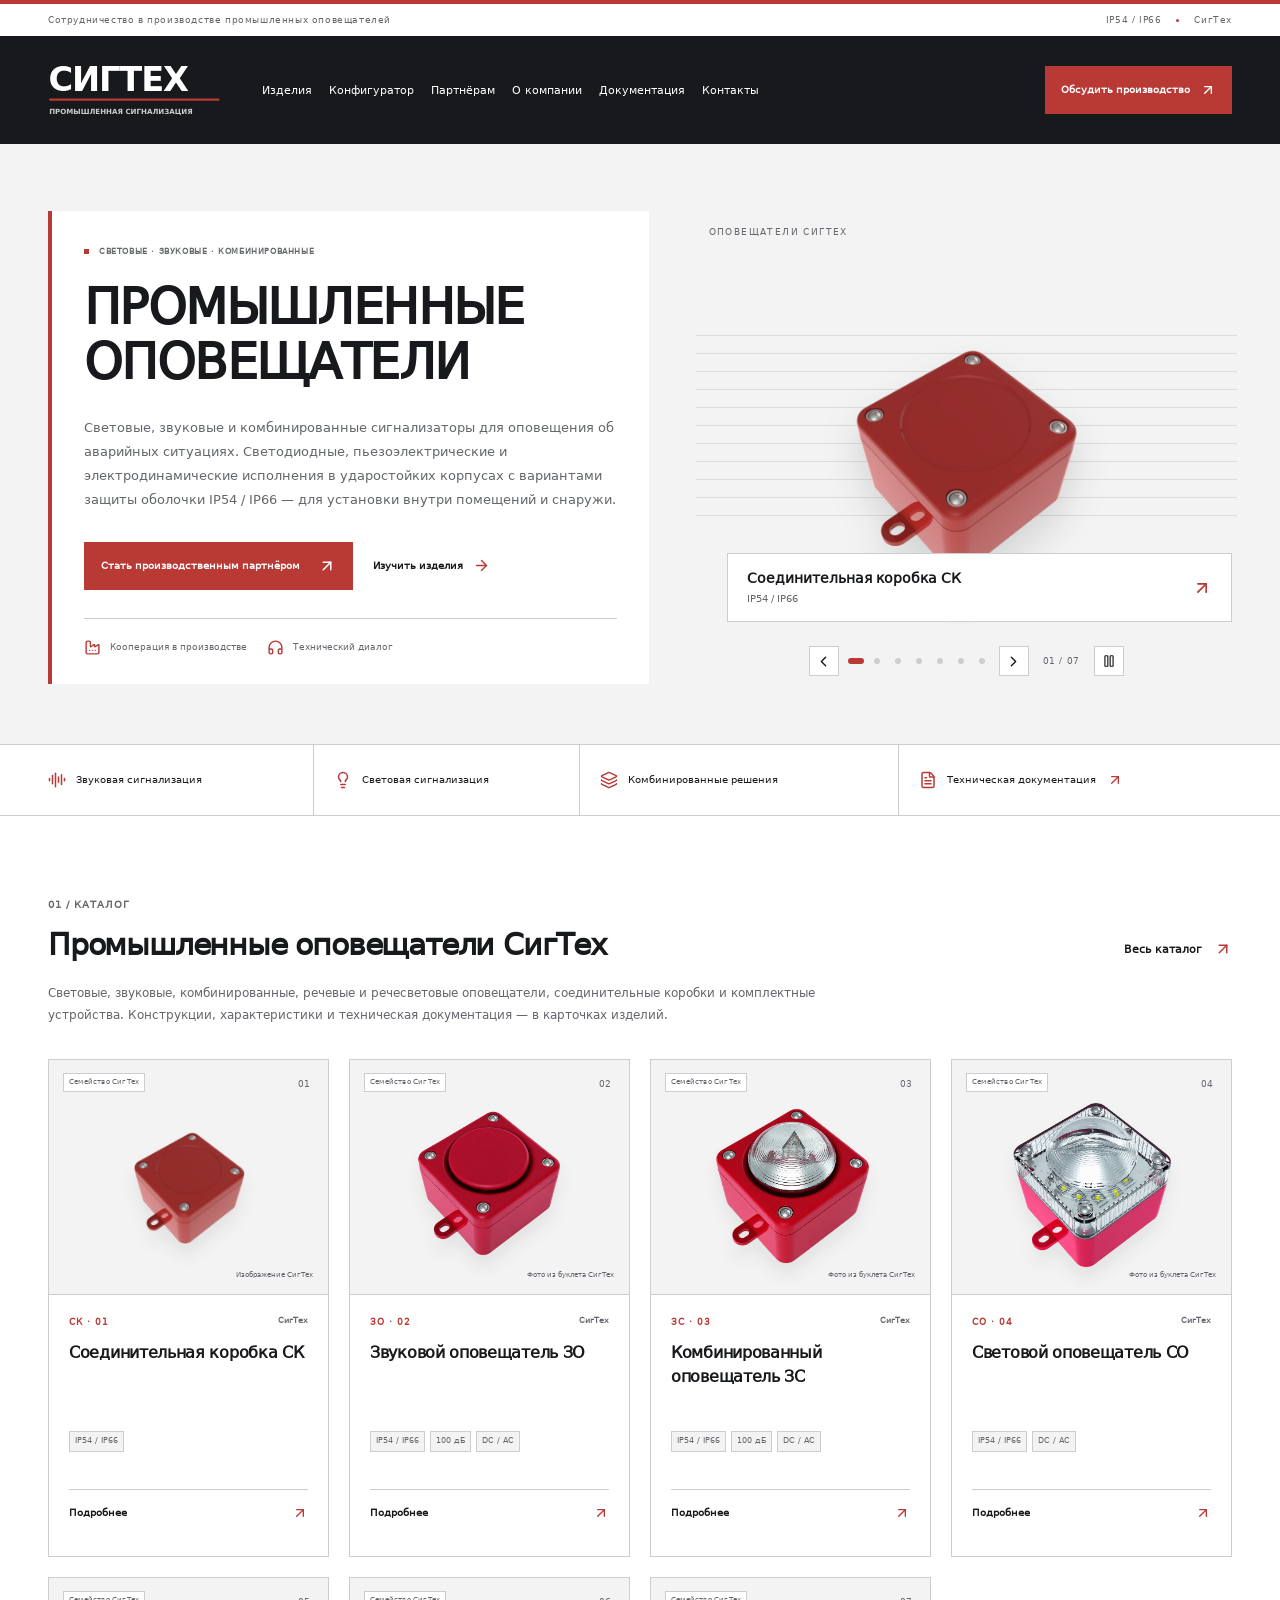
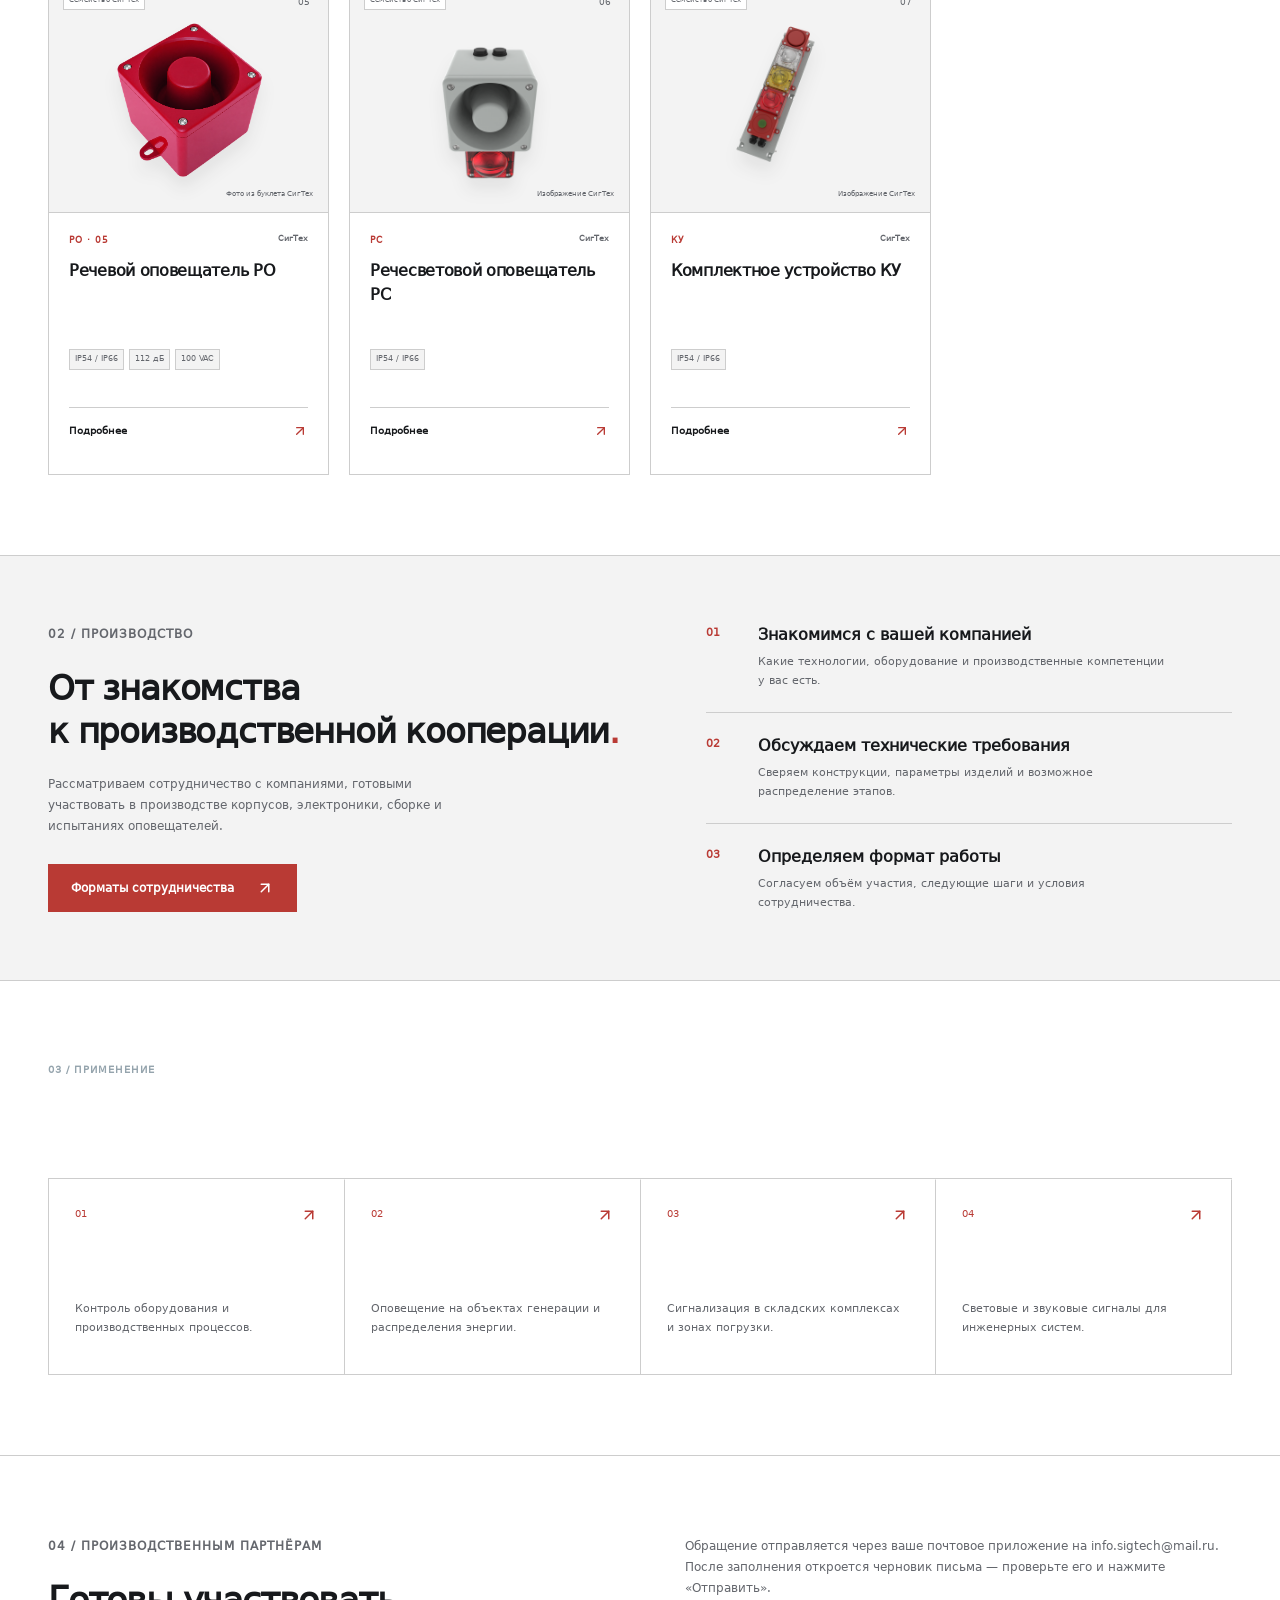
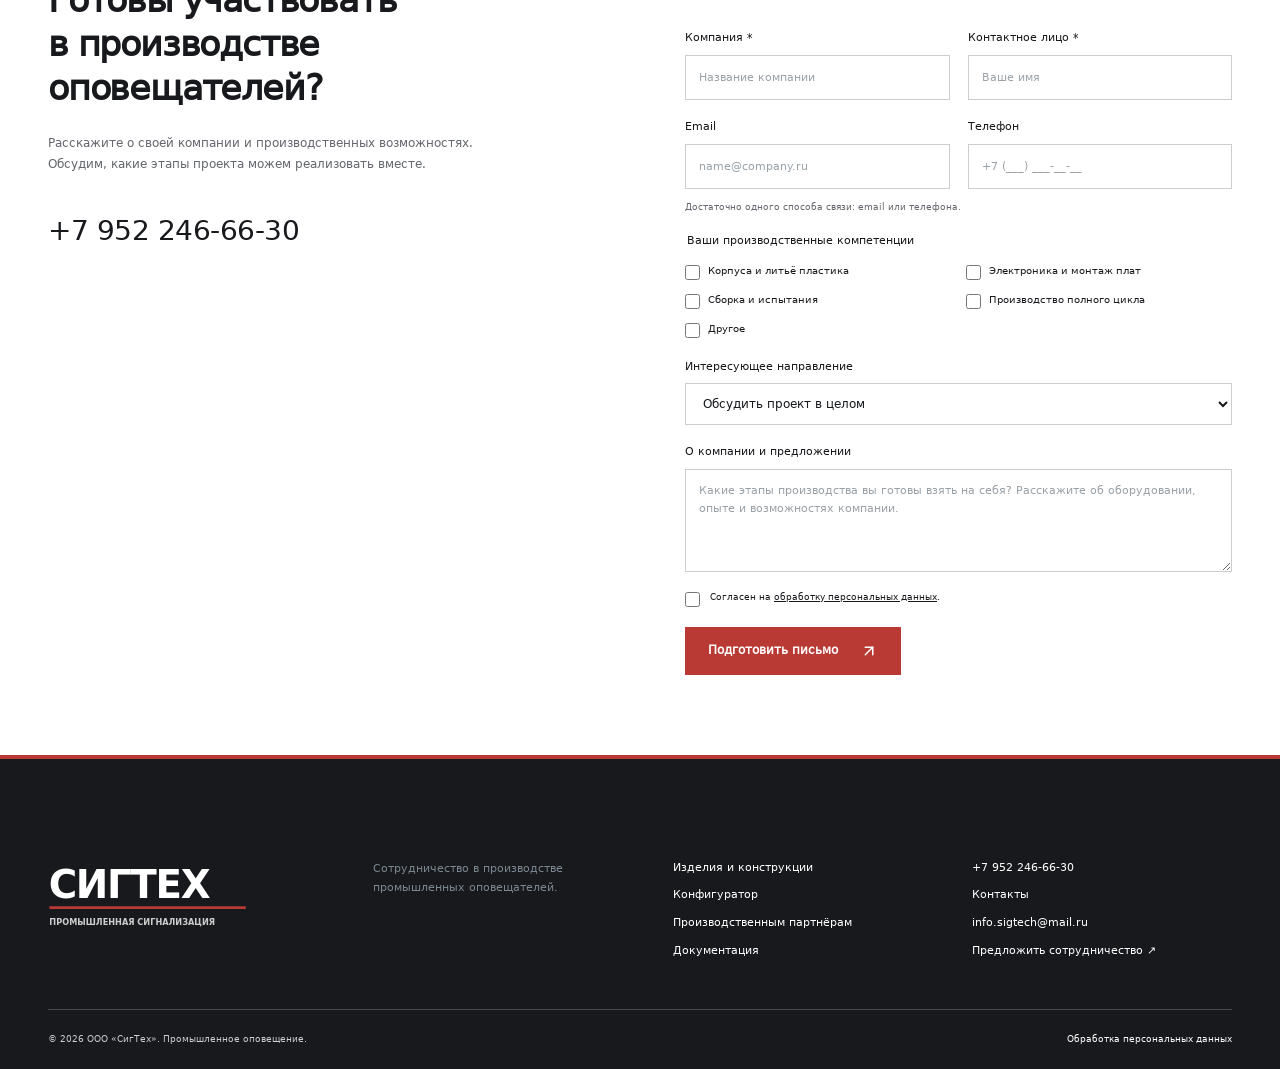
==== commit 3cdf6cc3: "Restore the November 11 site before the v5.2 redesign" ====
--- a/index.html
+++ b/index.html
@@ -1 +1 @@
-<!doctype html><html lang="ru"><head><meta charset="utf-8"><meta name="viewport" content="width=device-width,initial-scale=1"><meta name="description" content="Промышленные оповещатели СигТех. Каталог, конфигуратор и документация."><title>Промышленные оповещатели · СигТех</title><link rel="stylesheet" href="/style.css"></head><body><div id="root"></div><script src="/app.js" defer></script></body></html>+<!doctype html><html lang="ru"><head><meta charset="utf-8"><meta name="viewport" content="width=device-width,initial-scale=1"><meta name="description" content="Промышленные световые, звуковые и комбинированные оповещатели СигТех. Каталог и производственное сотрудничество."><title>СигТех — промышленные оповещатели</title><link rel="stylesheet" href="./style.css"></head><body><div id="root"></div><script src="./app.js" defer></script></body></html>
--- a/style.css
+++ b/style.css
@@ -49,7 +49,7 @@
 
 
 /* Accepted brandbook appearance, 2026-11-04. */
-@font-face{font-family:Brandbook;src:url('/DejaVuSans.ttf') format('truetype');font-weight:400;font-display:swap}
+@font-face{font-family:Brandbook;src:url('./DejaVuSans.ttf') format('truetype');font-weight:400;font-display:swap}
 :root{--ink:#17191C;--orange:#B93A34;--muted:#64676D;--line:#CDCDCD;--pale:#F3F3F3}
 html{scroll-behavior:smooth}body{font-family:Brandbook,'DejaVu Sans',Arial,sans-serif;font-size:14px;color:var(--ink);background:#fff;line-height:1.6}h1,h2,h3,b,strong{font-weight:700}h1,h2{letter-spacing:-1.2px}h1{font-size:46px;line-height:1.14}h2{font-size:30px;line-height:1.25}h3{font-size:17px}.wrap{max-width:1360px;padding-left:48px;padding-right:48px}.section{padding-top:80px;padding-bottom:80px}.topbar{background:#fff;color:#64676D;border-top:4px solid #B93A34;border-bottom:0;font-size:9px;letter-spacing:.6px}.topbar .wrap{padding-top:9px;padding-bottom:9px}.topbar i{background:#B93A34}.topbar span:last-child{color:#64676D}
 header{background:#17191C;color:#fff;border-bottom:0}.header-inner{min-height:108px;gap:28px}.brand{flex-shrink:0}.brand-logo{display:block;width:195px;height:66px;object-fit:contain;object-position:left center}.brand>span{display:none}nav{gap:24px}nav a{font-size:11px;color:#fff;white-space:nowrap}nav a:hover,nav a.active{color:#fff;border-bottom-color:#B93A34}.header-phone{font-size:12px;color:#fff;white-space:nowrap}.partnership-header{padding:12px 15px;font-size:10px}.btn{background:#B93A34;color:white;border:1px solid #B93A34;border-radius:0;font-weight:700;box-shadow:none}.btn:hover{background:#992F2A;color:white;border-color:#992F2A}.btn svg{color:inherit}a:hover{color:#992F2A}.text-link{color:#17191C;font-weight:700}.text-link svg{color:#B93A34}.eyebrow{font-size:10px;font-weight:700;letter-spacing:1px;color:#64676D}.eyebrow>span{background:#B93A34}.icon-btn{border-radius:0}button:focus-visible,a:focus-visible,input:focus-visible,select:focus-visible,textarea:focus-visible{outline-color:#B93A34}
@@ -70,48 +70,3 @@
 
 .documentation-filters{display:grid;grid-template-columns:repeat(3,minmax(0,1fr));gap:16px;margin:25px 0}.documentation-filters label{display:flex;flex-direction:column;gap:8px;font-size:12px;min-width:0}.documentation-filters select{font:inherit;color:inherit;min-width:0;width:100%;padding:12px;background:white;border:1px solid var(--line)}.documentation-filters>button{align-self:end;justify-self:start;min-height:44px;border:0;background:none;padding:0;font-size:11px}.documentation-results{font-size:12px;margin:24px 0}nav.documentation-pagination{display:flex;align-items:center;justify-content:center;gap:20px;margin:30px 0}.documentation-pagination button{font-size:11px;padding:10px 16px;gap:10px}.documentation-pagination span{font-size:11px;color:var(--muted)}.step-download-error{display:block;font-size:11px;color:#992F2A;line-height:1.7;margin-top:8px;overflow-wrap:anywhere}.technical-actions a[aria-busy=true]{opacity:.6;cursor:progress}
 @media(max-width:760px){.documentation-filters{grid-template-columns:1fr 1fr;gap:13px}.documentation-filters label{font-size:10px}.documentation-filters select{padding:10px;font-size:10px}.documentation-pagination{gap:10px}.documentation-pagination button{font-size:10px;padding:9px 12px}}@media(max-width:400px){.documentation-filters{grid-template-columns:1fr}}
-
-.v52-hero-actions { column-gap: 20px; row-gap: 14px; }
-.v52-hero-actions .text-link { font-size: 12px; }
-.v52-values, .v52-schemes {
-  display: grid;
-  grid-template-columns: repeat(3, minmax(0, 1fr));
-  gap: 16px;
-  margin-top: 24px;
-}
-.v52-values article, .v52-schemes article { padding: 24px; border: 1px solid var(--line); }
-.v52-values h3, .v52-schemes h3 { margin: 0 0 12px; font-size: 17px; }
-.v52-values p, .v52-schemes ul { margin: 0; line-height: 1.65; }
-.v52-schemes { grid-template-columns: repeat(2, minmax(0, 1fr)); margin-bottom: 32px; }
-.v52-schemes ul { display: grid; gap: 8px; padding: 0; list-style: none; }
-.v52-schemes li { padding: 8px 12px; background: #f3f3f3; }
-.home-products .product-info:has(.v52-type-description) { display: flex; flex: 1; flex-direction: column; }
-.home-products .product-info:has(.v52-type-description) h3 { min-height: 0; }
-.v52-type-description { flex: 1; font-size: 13px; line-height: 1.6; }
-.v52-type-header { display: grid; grid-template-columns: 1fr minmax(180px, .7fr); align-items: center; gap: 32px; }
-.v52-type-header img { width: 100%; max-height: 300px; object-fit: contain; background: #f3f3f3; }
-.v52-section { margin-top: clamp(30px, 5vw, 66px); }
-.v52-section[id] { scroll-margin-top: 110px; }
-.v52-filters { grid-template-columns: repeat(3, minmax(0, 1fr)); margin: 24px 0 18px; }
-.v52-filters label, .order-v52 .form-grid label { min-width: 0; }
-.v52-matrix th[scope="row"] { white-space: nowrap; }
-.v52-matrix .text-link { white-space: nowrap; }
-.v52-doc-list { list-style: none; padding: 0; }
-.v52-model-note { margin: 14px 22px 22px; font-size: 13px; }
-.order-v52 .builder-result-code output { overflow-wrap: anywhere; }
-.specification-panel { margin-top: 40px; }
-.specification-panel input { width: 86px; }
-.v52-actions { display: flex; flex-wrap: wrap; gap: 12px; margin-top: 16px; }
-
-@media (max-width: 760px) {
-  .v52-filters { grid-template-columns: repeat(2, minmax(0, 1fr)); }
-  .v52-values { grid-template-columns: 1fr; }
-  .v52-type-header { grid-template-columns: 1fr; }
-  .v52-type-header img { max-height: 220px; }
-}
-@media (max-width: 460px) {
-  .v52-filters, .v52-schemes, .order-v52 .form-grid { grid-template-columns: 1fr; }
-  .v52-values article, .v52-schemes article { padding: 18px; }
-}
-.v52-schemes li:has(span) { display: grid; grid-template-columns: minmax(0, 1fr) auto minmax(0, 1fr); align-items: center; gap: 8px; }
-.v52-schemes li span:first-child, .v52-schemes li span:last-child { padding: 6px 8px; border: 1px solid var(--line); background: white; }
